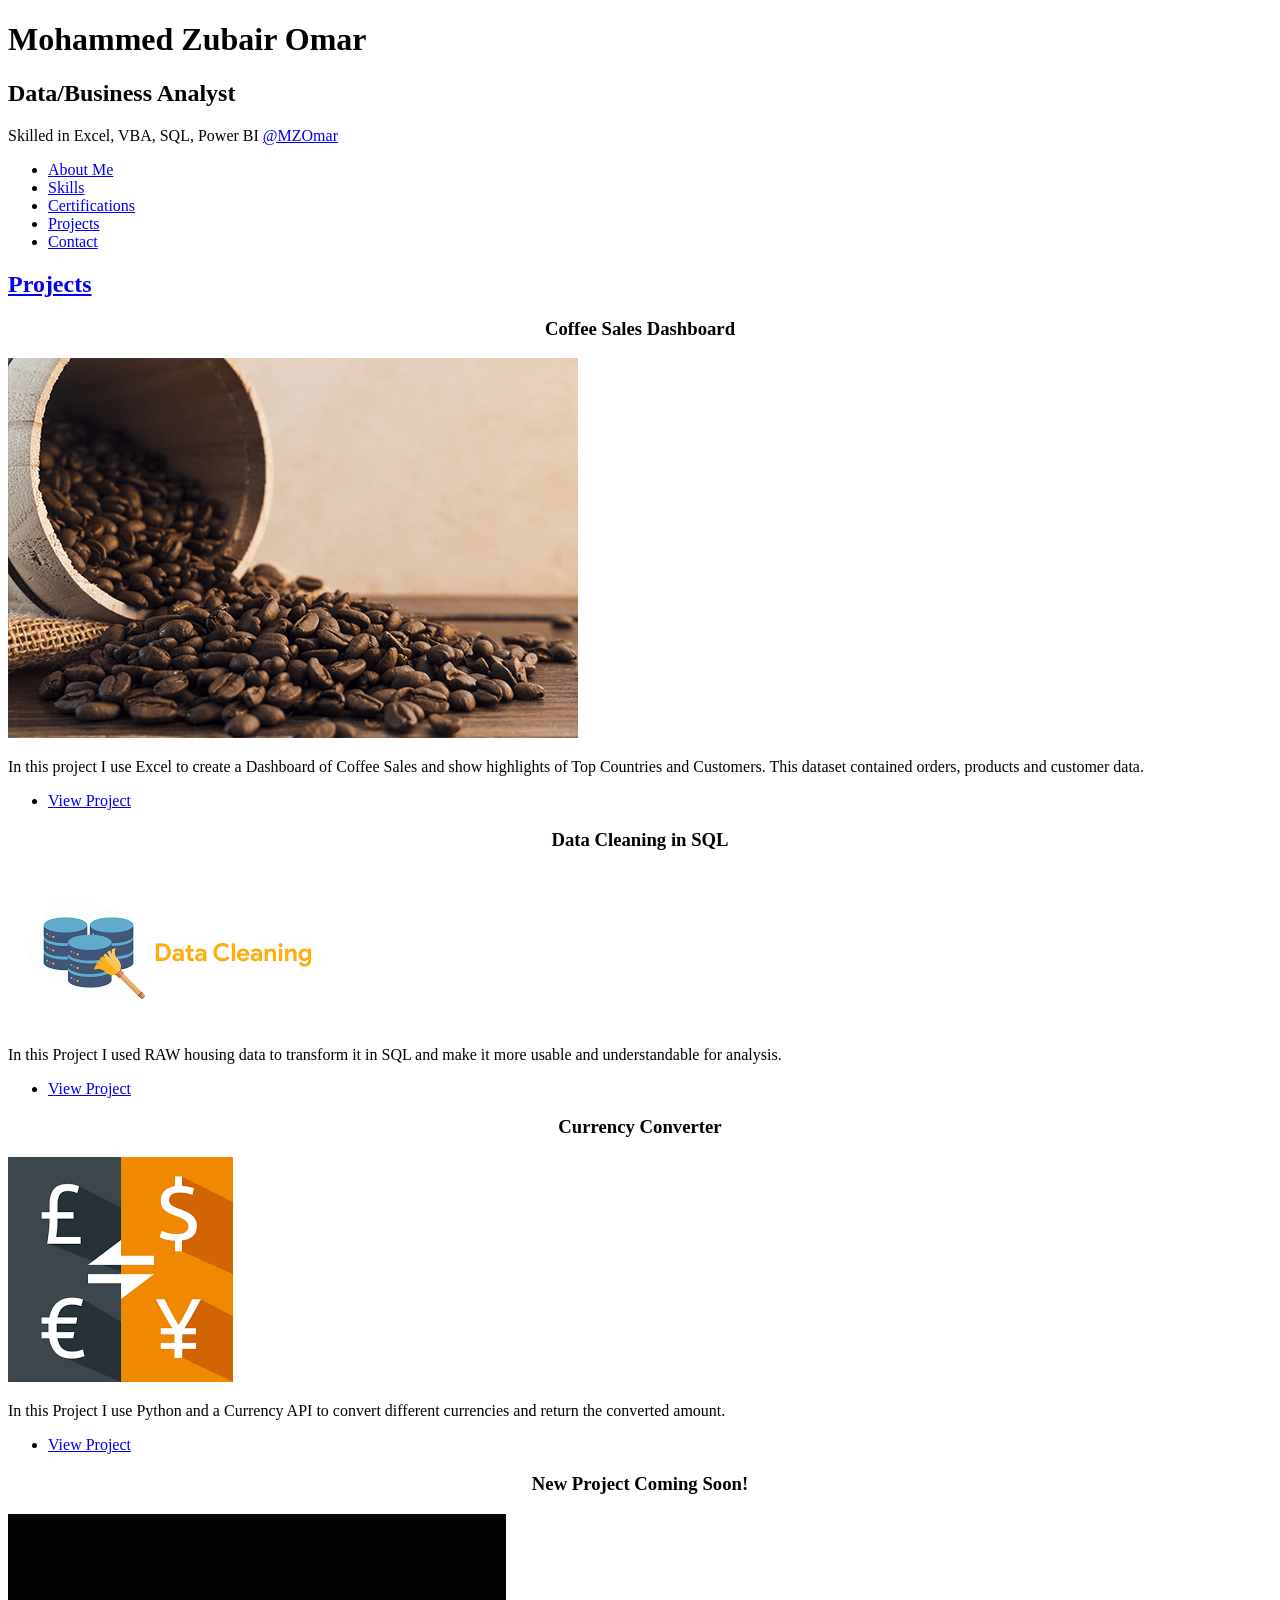
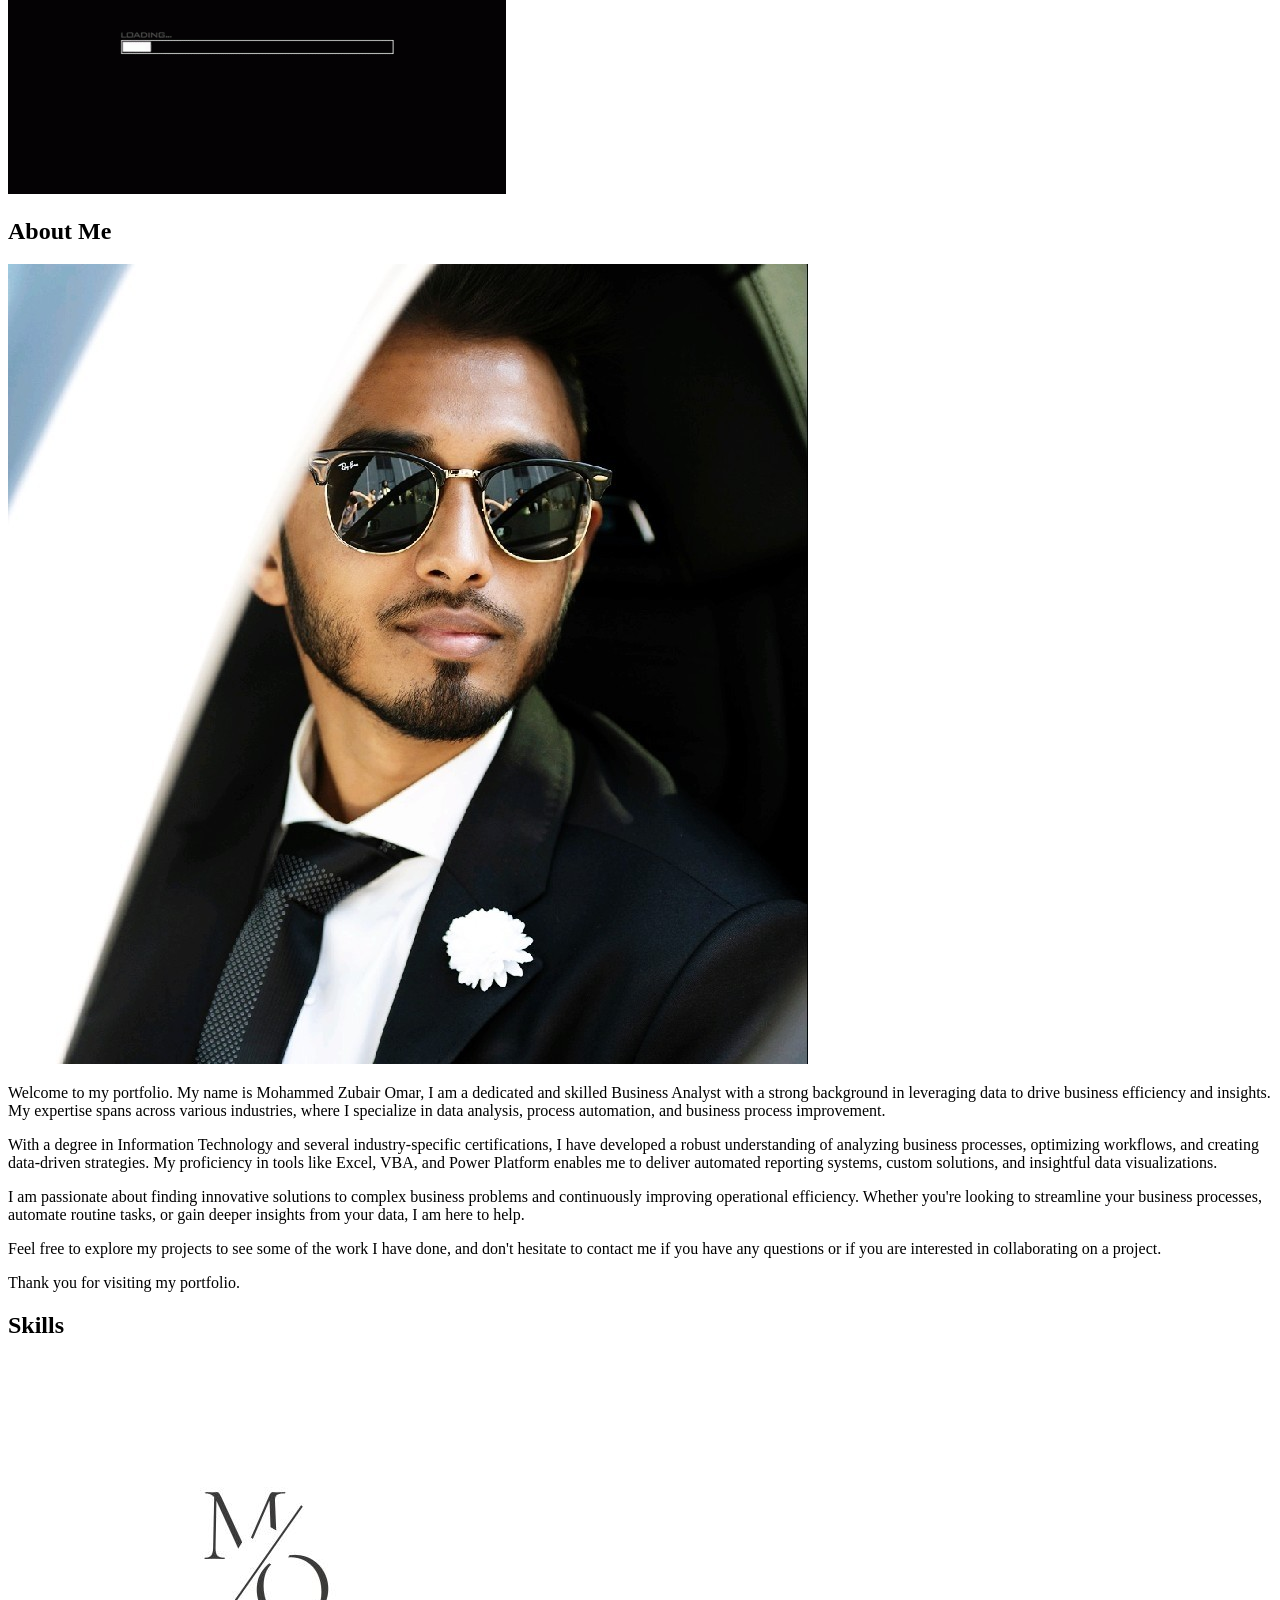
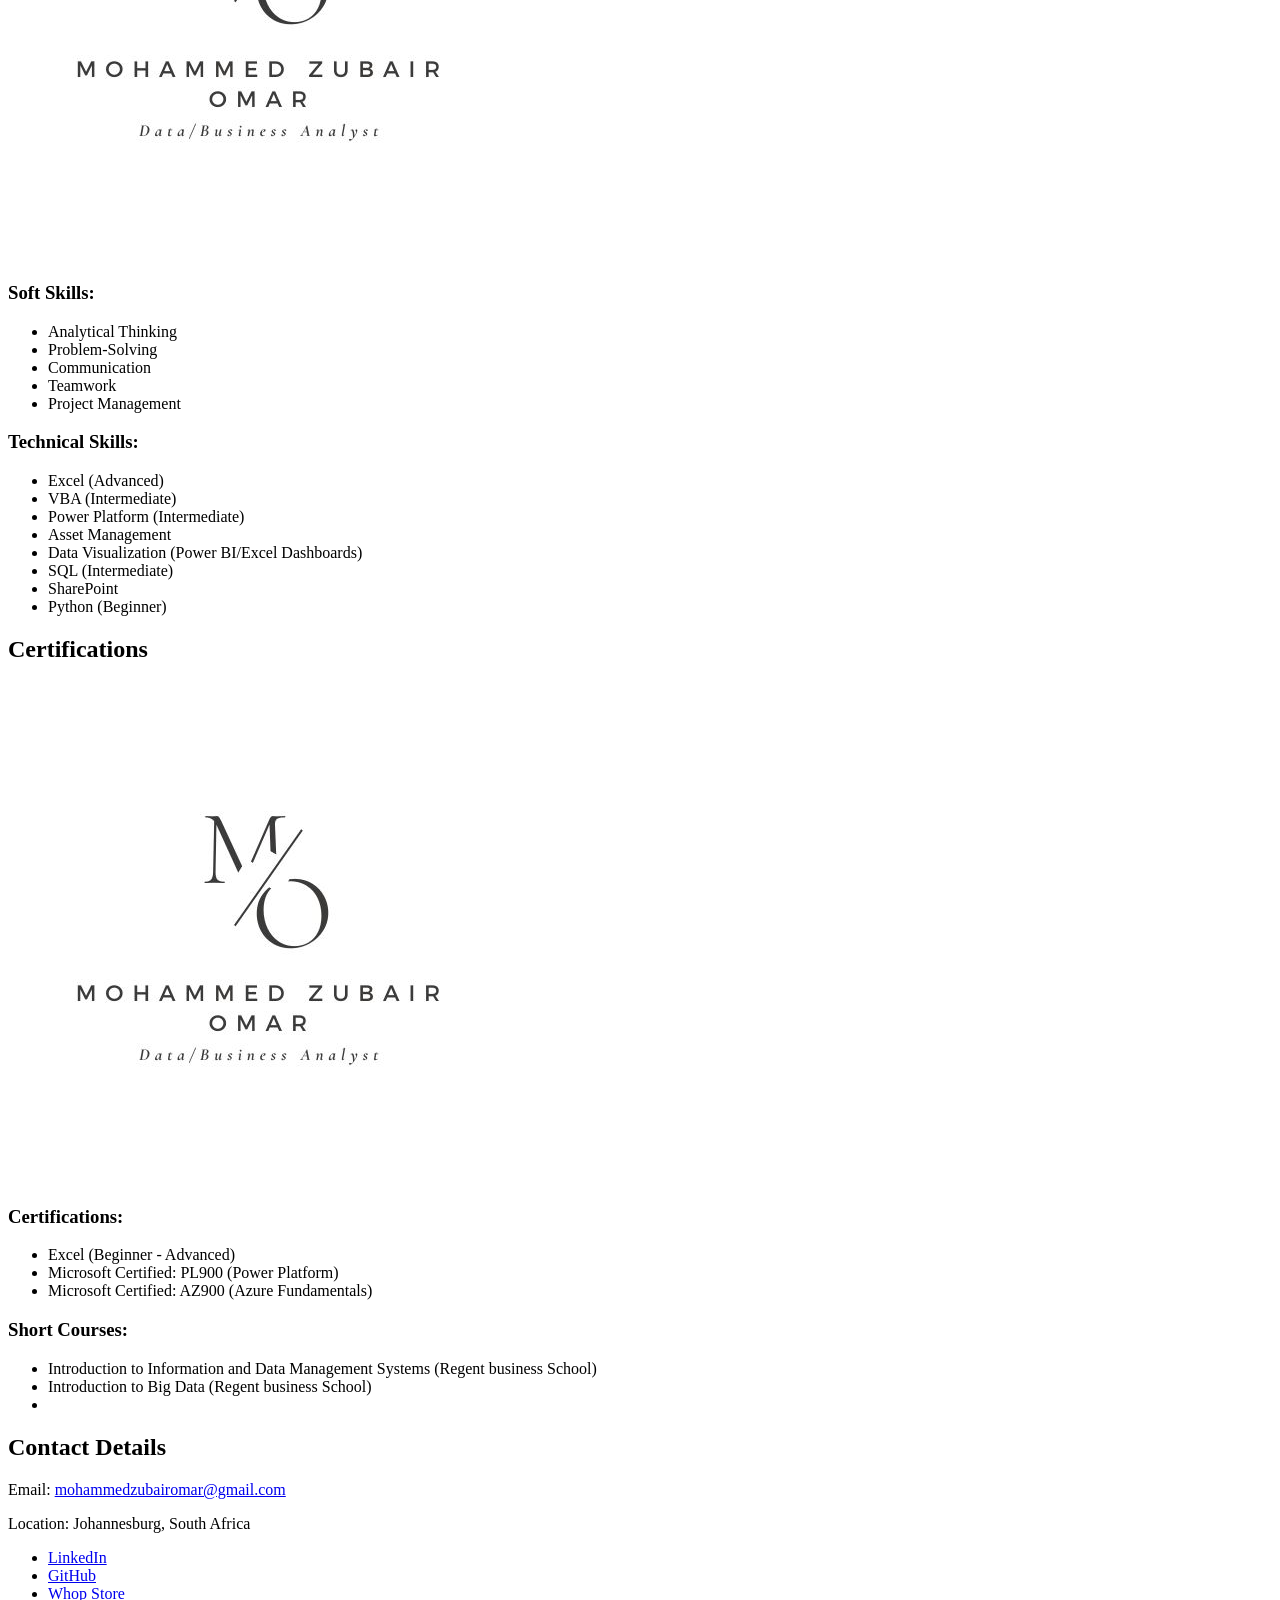
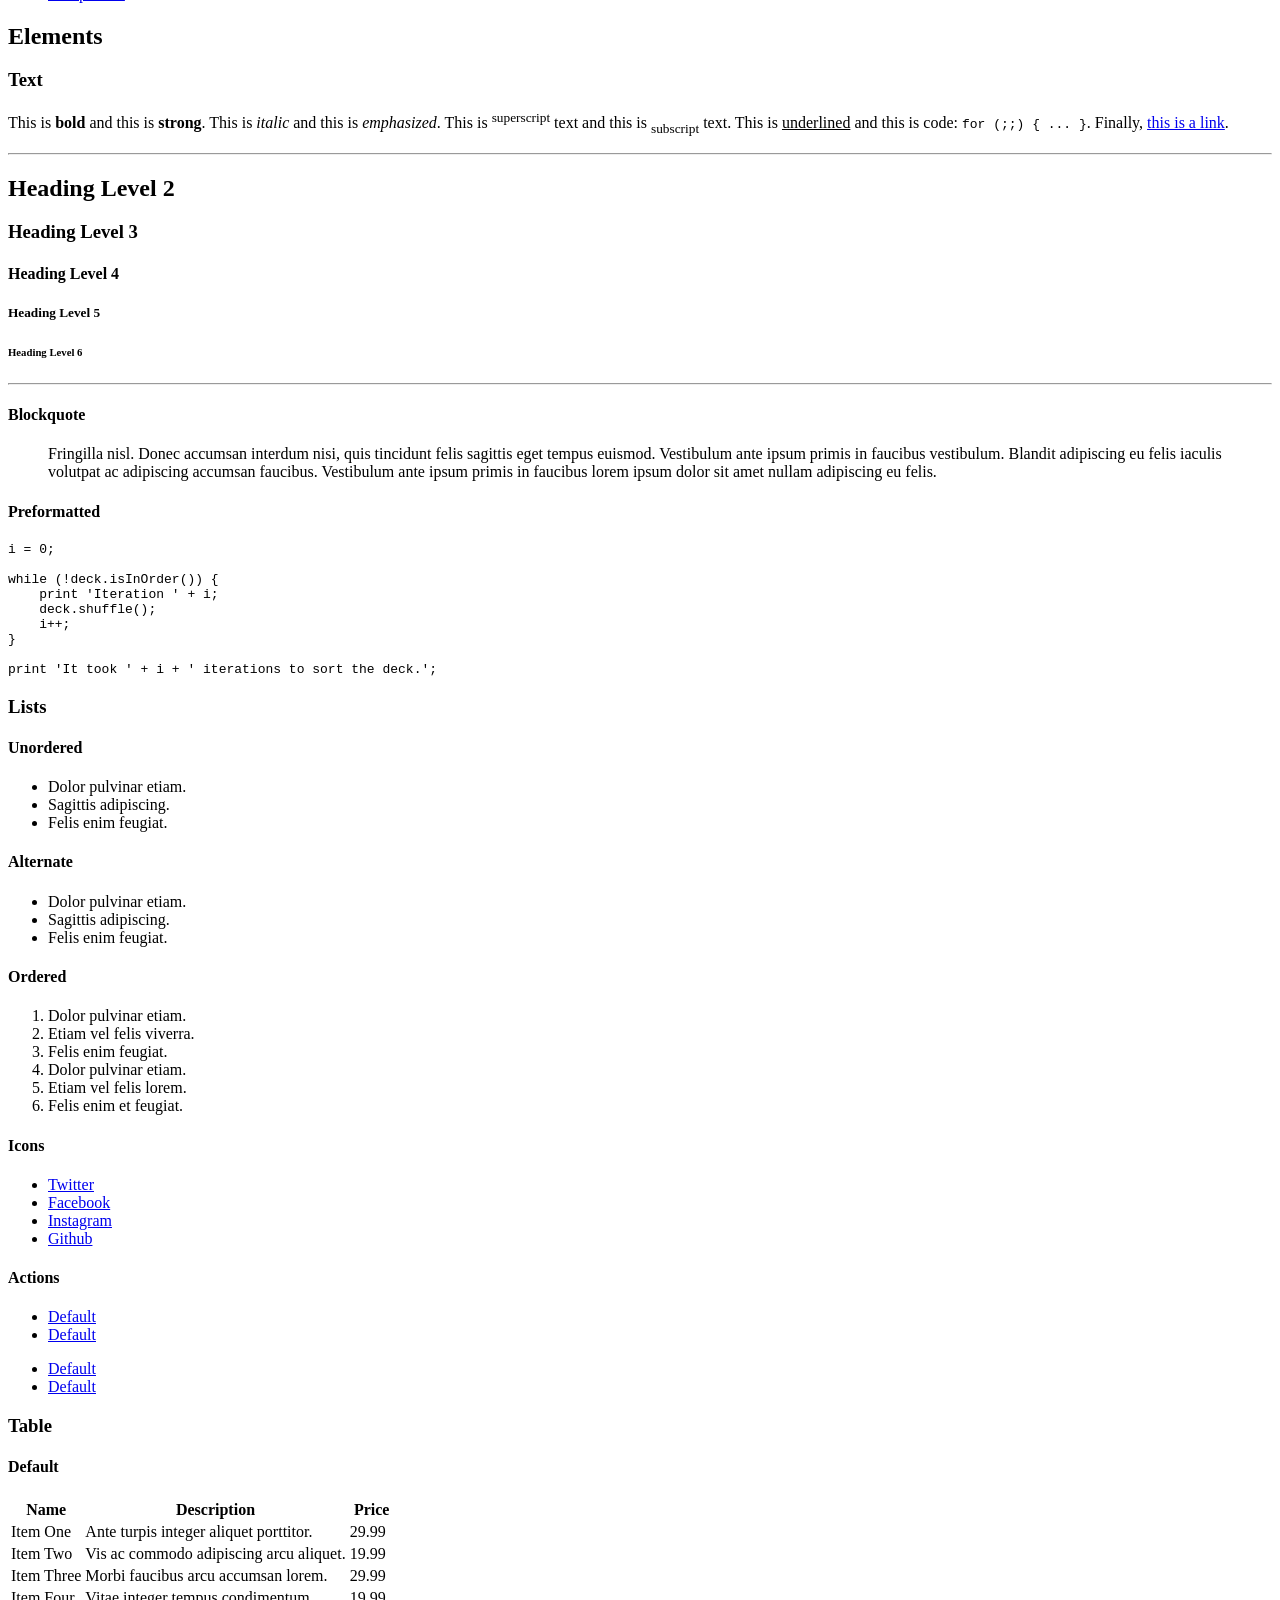
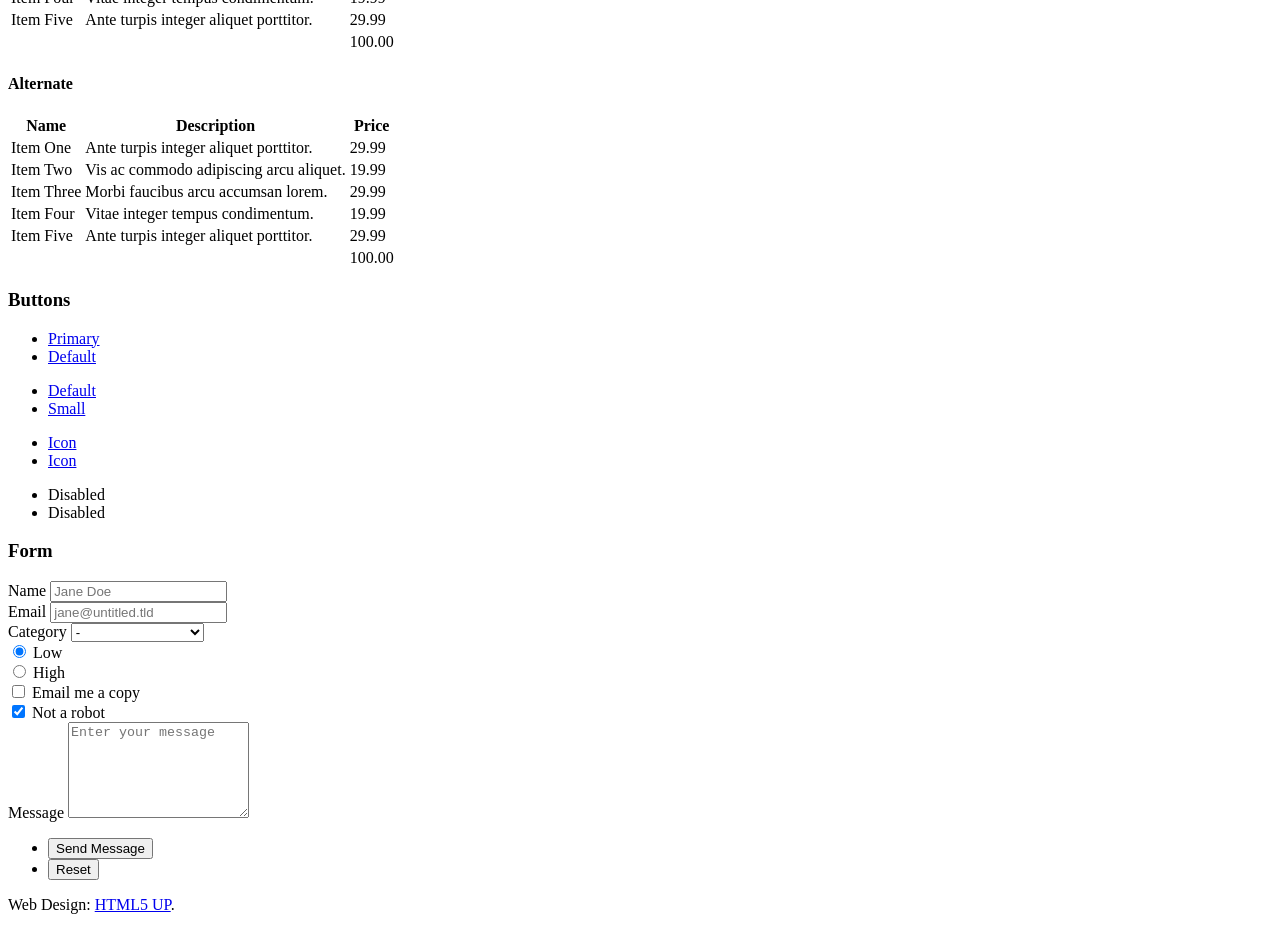
==== index.html @ f6ed1261 "Add files via upload Added Whop store link" ====
<!DOCTYPE HTML>
<!--
	Dimension by HTML5 UP
	html5up.net | @ajlkn
	Free for personal and commercial use under the CCA 3.0 license (html5up.net/license)
-->
<html>
	<head>
		<!-- Google tag (gtag.js) -->
<script async src="https://www.googletagmanager.com/gtag/js?id=G-3NXGDLJWEB"></script>
<script>
  window.dataLayer = window.dataLayer || [];
  function gtag(){dataLayer.push(arguments);}
  gtag('js', new Date());

  gtag('config', 'G-3NXGDLJWEB');
</script>
		<title>MZ Omar Portfolio</title>
		<meta charset="utf-8" />
		<meta name="viewport" content="width=device-width, initial-scale=1, user-scalable=no" />
		<link rel="stylesheet" href="assets/css/main.css" />
		<noscript><link rel="stylesheet" href="assets/css/noscript.css" /></noscript>
	</head>
	<body class="is-preload">

		<!-- Wrapper -->
			<div id="wrapper">

				<!-- Header -->
					<header id="header">
						<div class="logo">
							<span class="icon fa-gem"></span>
						</div>
						<div class="content">
							<div class="inner">
								<h1>Mohammed Zubair Omar</h1>
								<h2>Data/Business Analyst</h2>
								<p> Skilled in Excel, VBA, SQL, Power BI <a href="https://www.linkedin.com/in/mzubairomar/">@MZOmar</a> <br />
								</p>
							</div>
						</div>
						<nav>
							<ul>
								<li><a href="#about">About Me</a></li>
								<li><a href="#Skills">Skills</a></li>
								<li><a href="#Certifications">Certifications</a></li>
								<li><a href="#Projects">Projects</a></li>
								<li><a href="#contact">Contact</a></li>
								<!--<li><a href="#elements">Elements</a></li>-->
							</ul>
						</nav>
					</header>

				<!-- Main -->
					<div id="main">

						<!-- Projects -->
							<article id="Projects">
								<h2 class="major"><a href="https://github.com/MohammedZubairOmar/PortfolioProjects">Projects</a></h2>
								<h3 style="text-align: center;"> Coffee Sales Dashboard </h3>
								<span class="image main"><img src="images/Coffee-Solutions.jpg" alt="" /></span>
								<p>In this project I use Excel to create a Dashboard of Coffee Sales and show highlights of Top Countries and Customers. This dataset contained orders, products and customer data. </p>

								<ul class="actions">
									<li><a href="https://github.com/MohammedZubairOmar/PortfolioProjects/blob/main/coffeeOrdersProject.xlsx" class="button small">View Project</a></li>
								</ul>

								<h3 style="text-align: center;"> Data Cleaning in SQL</h3>
								<span class="image main"><img src="images/Data Cleaning.jpg" alt="" /></span>
								<p>In this Project I used RAW housing data to transform it in SQL and make it more usable and understandable for analysis.</p>
							
								<ul class="actions">
									<li><a href="https://github.com/MohammedZubairOmar/PortfolioProjects/blob/main/Nashville%20Housing%20-%20Data%20Cleaning.sql" class="button small">View Project</a></li>
								</ul>

								<h3 style="text-align: center;">Currency Converter</h3>
								<span class="image main"><img src="images/currency converter.png" alt="" /></span>
								<p>In this Project I use Python and a Currency API to convert different currencies and return the converted amount.</p>
							
								<ul class="actions">
									<li><a href="https://github.com/MohammedZubairOmar/PortfolioProjects/blob/main/Currency.py" class="button small">View Project</a></li>
								</ul>

								<h3 style="text-align: center;"> New Project Coming Soon!</h3>
								<span class="image main"><img src="images/Loadingscreen.gif" alt="" /></span>
								<p></p>
							
								<!--<ul class="actions">
									<li><a href="https://github.com/MohammedZubairOmar/PortfolioProjects/blob/main/Nashville%20Housing%20-%20Data%20Cleaning.sql" class="button small">View Project</a></li>
								</ul>-->

							</article>

						<!-- About -->
							<article id="about">
								<h2 class="major">About Me</h2>
								<span class="image main"><img src="images/1692087112961.jpg" alt="" /></span>
								<p>Welcome to my portfolio. My name is Mohammed Zubair Omar, I am a dedicated and skilled Business Analyst with a strong background in leveraging data to drive business efficiency and insights. My expertise spans across various industries, where I specialize in data analysis, process automation, and business process improvement.</p>
								<p> With a degree in Information Technology and several industry-specific certifications, I have developed a robust understanding of analyzing business processes, optimizing workflows, and creating data-driven strategies. My proficiency in tools like Excel, VBA, and Power Platform enables me to deliver automated reporting systems, custom solutions, and insightful data visualizations.</p>
								<p>I am passionate about finding innovative solutions to complex business problems and continuously improving operational efficiency. Whether you're looking to streamline your business processes, automate routine tasks, or gain deeper insights from your data, I am here to help.</p>
								<p>Feel free to explore my projects to see some of the work I have done, and don't hesitate to contact me if you have any questions or if you are interested in collaborating on a project.</p>
								<p>Thank you for visiting my portfolio.</p>
							</article>

						<!-- Skills -->
						<article id="Skills">
							<h2 class="major">Skills</h2>
							<span class="image main"><img src="images/Black White Minimalist SImple Monogram Typography Logo.jpg" alt="" /></span>
							<h3>Soft Skills:</h3>
							<ul>
							<li>Analytical Thinking</li>
							<li>Problem-Solving</li>
							<li>Communication</li>
							<li>Teamwork</li>
							<li>Project Management</li>
						   	</ul>
							<h3>Technical Skills:</h3>
							<ul>
							<li>Excel (Advanced)</li>
							<li>VBA (Intermediate)</li>
							<li>Power Platform (Intermediate)</li>
							<li>Asset Management</li>
							<li>Data Visualization (Power BI/Excel Dashboards)</li>
							<li>SQL (Intermediate)</li>
							<li>SharePoint</li>
							<li>Python (Beginner)</li>
							</ul>						
						</article>	

						<!-- Certifications -->
						<article id="Certifications">
							<h2 class="major">Certifications</h2>
							<span class="image main"><img src="images/Black White Minimalist SImple Monogram Typography Logo.jpg" alt="" /></span>
							<h3>Certifications:</h3>
							<ul>
							<li>Excel (Beginner - Advanced)</li>
							<li>Microsoft Certified: PL900 (Power Platform)</li>
							<li>Microsoft Certified: AZ900 (Azure Fundamentals)</li>
							<!--<li></li>
							<li></li>
							<li></li>-->
							</ul> 
							<h3>Short Courses:</h3>
							<ul>
							<li>Introduction to Information and Data Management Systems (Regent business School)</li>
							<li>Introduction to Big Data (Regent business School)</li>
							<li></li>	
							</ul>
						</article>	

						<!-- Contact -->
							<article id="contact">
								<h2 class="major">Contact Details</h2>
								<p>Email: <a href="mailto:mohammedzubairomar@gmail.com
									">mohammedzubairomar@gmail.com</a></p>
								<p>Location: Johannesburg, South Africa</p>
								
									<ul class="icons">
									<li><a href="https://www.linkedin.com/in/mzubairomar/" class="icon brands fa-linkedin"><span class="label">LinkedIn</span></a></li>
									<li><a href="https://github.com/MohammedZubairOmar/PortfolioProjects" class="icon brands fa-github"><span class="label">GitHub</span></a></li>
									<li><a href="https://whop.com/automagic-designs" class="icon brands fa-book"><span class="label">Whop Store</span></a></li>
								</ul>
							</article>

						<!-- Elements -->
							<article id="elements">
								<h2 class="major">Elements</h2>

								<section>
									<h3 class="major">Text</h3>
									<p>This is <b>bold</b> and this is <strong>strong</strong>. This is <i>italic</i> and this is <em>emphasized</em>.
									This is <sup>superscript</sup> text and this is <sub>subscript</sub> text.
									This is <u>underlined</u> and this is code: <code>for (;;) { ... }</code>. Finally, <a href="#">this is a link</a>.</p>
									<hr />
									<h2>Heading Level 2</h2>
									<h3>Heading Level 3</h3>
									<h4>Heading Level 4</h4>
									<h5>Heading Level 5</h5>
									<h6>Heading Level 6</h6>
									<hr />
									<h4>Blockquote</h4>
									<blockquote>Fringilla nisl. Donec accumsan interdum nisi, quis tincidunt felis sagittis eget tempus euismod. Vestibulum ante ipsum primis in faucibus vestibulum. Blandit adipiscing eu felis iaculis volutpat ac adipiscing accumsan faucibus. Vestibulum ante ipsum primis in faucibus lorem ipsum dolor sit amet nullam adipiscing eu felis.</blockquote>
									<h4>Preformatted</h4>
									<pre><code>i = 0;

while (!deck.isInOrder()) {
    print 'Iteration ' + i;
    deck.shuffle();
    i++;
}

print 'It took ' + i + ' iterations to sort the deck.';</code></pre>
								</section>

								<section>
									<h3 class="major">Lists</h3>

									<h4>Unordered</h4>
									<ul>
										<li>Dolor pulvinar etiam.</li>
										<li>Sagittis adipiscing.</li>
										<li>Felis enim feugiat.</li>
									</ul>

									<h4>Alternate</h4>
									<ul class="alt">
										<li>Dolor pulvinar etiam.</li>
										<li>Sagittis adipiscing.</li>
										<li>Felis enim feugiat.</li>
									</ul>

									<h4>Ordered</h4>
									<ol>
										<li>Dolor pulvinar etiam.</li>
										<li>Etiam vel felis viverra.</li>
										<li>Felis enim feugiat.</li>
										<li>Dolor pulvinar etiam.</li>
										<li>Etiam vel felis lorem.</li>
										<li>Felis enim et feugiat.</li>
									</ol>
									<h4>Icons</h4>
									<ul class="icons">
										<li><a href="#" class="icon brands fa-twitter"><span class="label">Twitter</span></a></li>
										<li><a href="#" class="icon brands fa-facebook-f"><span class="label">Facebook</span></a></li>
										<li><a href="#" class="icon brands fa-instagram"><span class="label">Instagram</span></a></li>
										<li><a href="#" class="icon brands fa-github"><span class="label">Github</span></a></li>
									</ul>

									<h4>Actions</h4>
									<ul class="actions">
										<li><a href="#" class="button primary">Default</a></li>
										<li><a href="#" class="button">Default</a></li>
									</ul>
									<ul class="actions stacked">
										<li><a href="#" class="button primary">Default</a></li>
										<li><a href="#" class="button">Default</a></li>
									</ul>
								</section>

								<section>
									<h3 class="major">Table</h3>
									<h4>Default</h4>
									<div class="table-wrapper">
										<table>
											<thead>
												<tr>
													<th>Name</th>
													<th>Description</th>
													<th>Price</th>
												</tr>
											</thead>
											<tbody>
												<tr>
													<td>Item One</td>
													<td>Ante turpis integer aliquet porttitor.</td>
													<td>29.99</td>
												</tr>
												<tr>
													<td>Item Two</td>
													<td>Vis ac commodo adipiscing arcu aliquet.</td>
													<td>19.99</td>
												</tr>
												<tr>
													<td>Item Three</td>
													<td> Morbi faucibus arcu accumsan lorem.</td>
													<td>29.99</td>
												</tr>
												<tr>
													<td>Item Four</td>
													<td>Vitae integer tempus condimentum.</td>
													<td>19.99</td>
												</tr>
												<tr>
													<td>Item Five</td>
													<td>Ante turpis integer aliquet porttitor.</td>
													<td>29.99</td>
												</tr>
											</tbody>
											<tfoot>
												<tr>
													<td colspan="2"></td>
													<td>100.00</td>
												</tr>
											</tfoot>
										</table>
									</div>

									<h4>Alternate</h4>
									<div class="table-wrapper">
										<table class="alt">
											<thead>
												<tr>
													<th>Name</th>
													<th>Description</th>
													<th>Price</th>
												</tr>
											</thead>
											<tbody>
												<tr>
													<td>Item One</td>
													<td>Ante turpis integer aliquet porttitor.</td>
													<td>29.99</td>
												</tr>
												<tr>
													<td>Item Two</td>
													<td>Vis ac commodo adipiscing arcu aliquet.</td>
													<td>19.99</td>
												</tr>
												<tr>
													<td>Item Three</td>
													<td> Morbi faucibus arcu accumsan lorem.</td>
													<td>29.99</td>
												</tr>
												<tr>
													<td>Item Four</td>
													<td>Vitae integer tempus condimentum.</td>
													<td>19.99</td>
												</tr>
												<tr>
													<td>Item Five</td>
													<td>Ante turpis integer aliquet porttitor.</td>
													<td>29.99</td>
												</tr>
											</tbody>
											<tfoot>
												<tr>
													<td colspan="2"></td>
													<td>100.00</td>
												</tr>
											</tfoot>
										</table>
									</div>
								</section>

								<section>
									<h3 class="major">Buttons</h3>
									<ul class="actions">
										<li><a href="#" class="button primary">Primary</a></li>
										<li><a href="#" class="button">Default</a></li>
									</ul>
									<ul class="actions">
										<li><a href="#" class="button">Default</a></li>
										<li><a href="#" class="button small">Small</a></li>
									</ul>
									<ul class="actions">
										<li><a href="#" class="button primary icon solid fa-download">Icon</a></li>
										<li><a href="#" class="button icon solid fa-download">Icon</a></li>
									</ul>
									<ul class="actions">
										<li><span class="button primary disabled">Disabled</span></li>
										<li><span class="button disabled">Disabled</span></li>
									</ul>
								</section>

								<section>
									<h3 class="major">Form</h3>
									<form method="post" action="#">
										<div class="fields">
											<div class="field half">
												<label for="demo-name">Name</label>
												<input type="text" name="demo-name" id="demo-name" value="" placeholder="Jane Doe" />
											</div>
											<div class="field half">
												<label for="demo-email">Email</label>
												<input type="email" name="demo-email" id="demo-email" value="" placeholder="jane@untitled.tld" />
											</div>
											<div class="field">
												<label for="demo-category">Category</label>
												<select name="demo-category" id="demo-category">
													<option value="">-</option>
													<option value="1">Manufacturing</option>
													<option value="1">Shipping</option>
													<option value="1">Administration</option>
													<option value="1">Human Resources</option>
												</select>
											</div>
											<div class="field half">
												<input type="radio" id="demo-priority-low" name="demo-priority" checked>
												<label for="demo-priority-low">Low</label>
											</div>
											<div class="field half">
												<input type="radio" id="demo-priority-high" name="demo-priority">
												<label for="demo-priority-high">High</label>
											</div>
											<div class="field half">
												<input type="checkbox" id="demo-copy" name="demo-copy">
												<label for="demo-copy">Email me a copy</label>
											</div>
											<div class="field half">
												<input type="checkbox" id="demo-human" name="demo-human" checked>
												<label for="demo-human">Not a robot</label>
											</div>
											<div class="field">
												<label for="demo-message">Message</label>
												<textarea name="demo-message" id="demo-message" placeholder="Enter your message" rows="6"></textarea>
											</div>
										</div>
										<ul class="actions">
											<li><input type="submit" value="Send Message" class="primary" /></li>
											<li><input type="reset" value="Reset" /></li>
										</ul>
									</form>
								</section>

							</article>

					</div>

				<!-- Footer -->
					<footer id="footer">
						<p> Web Design: <a href="https://html5up.net">HTML5 UP</a>.</p>
					</footer>

			</div>

		<!-- BG -->
			<div id="bg"></div>

		<!-- Scripts -->
			<script src="assets/js/jquery.min.js"></script>
			<script src="assets/js/browser.min.js"></script>
			<script src="assets/js/breakpoints.min.js"></script>
			<script src="assets/js/util.js"></script>
			<script src="assets/js/main.js"></script>

	</body>
</html>
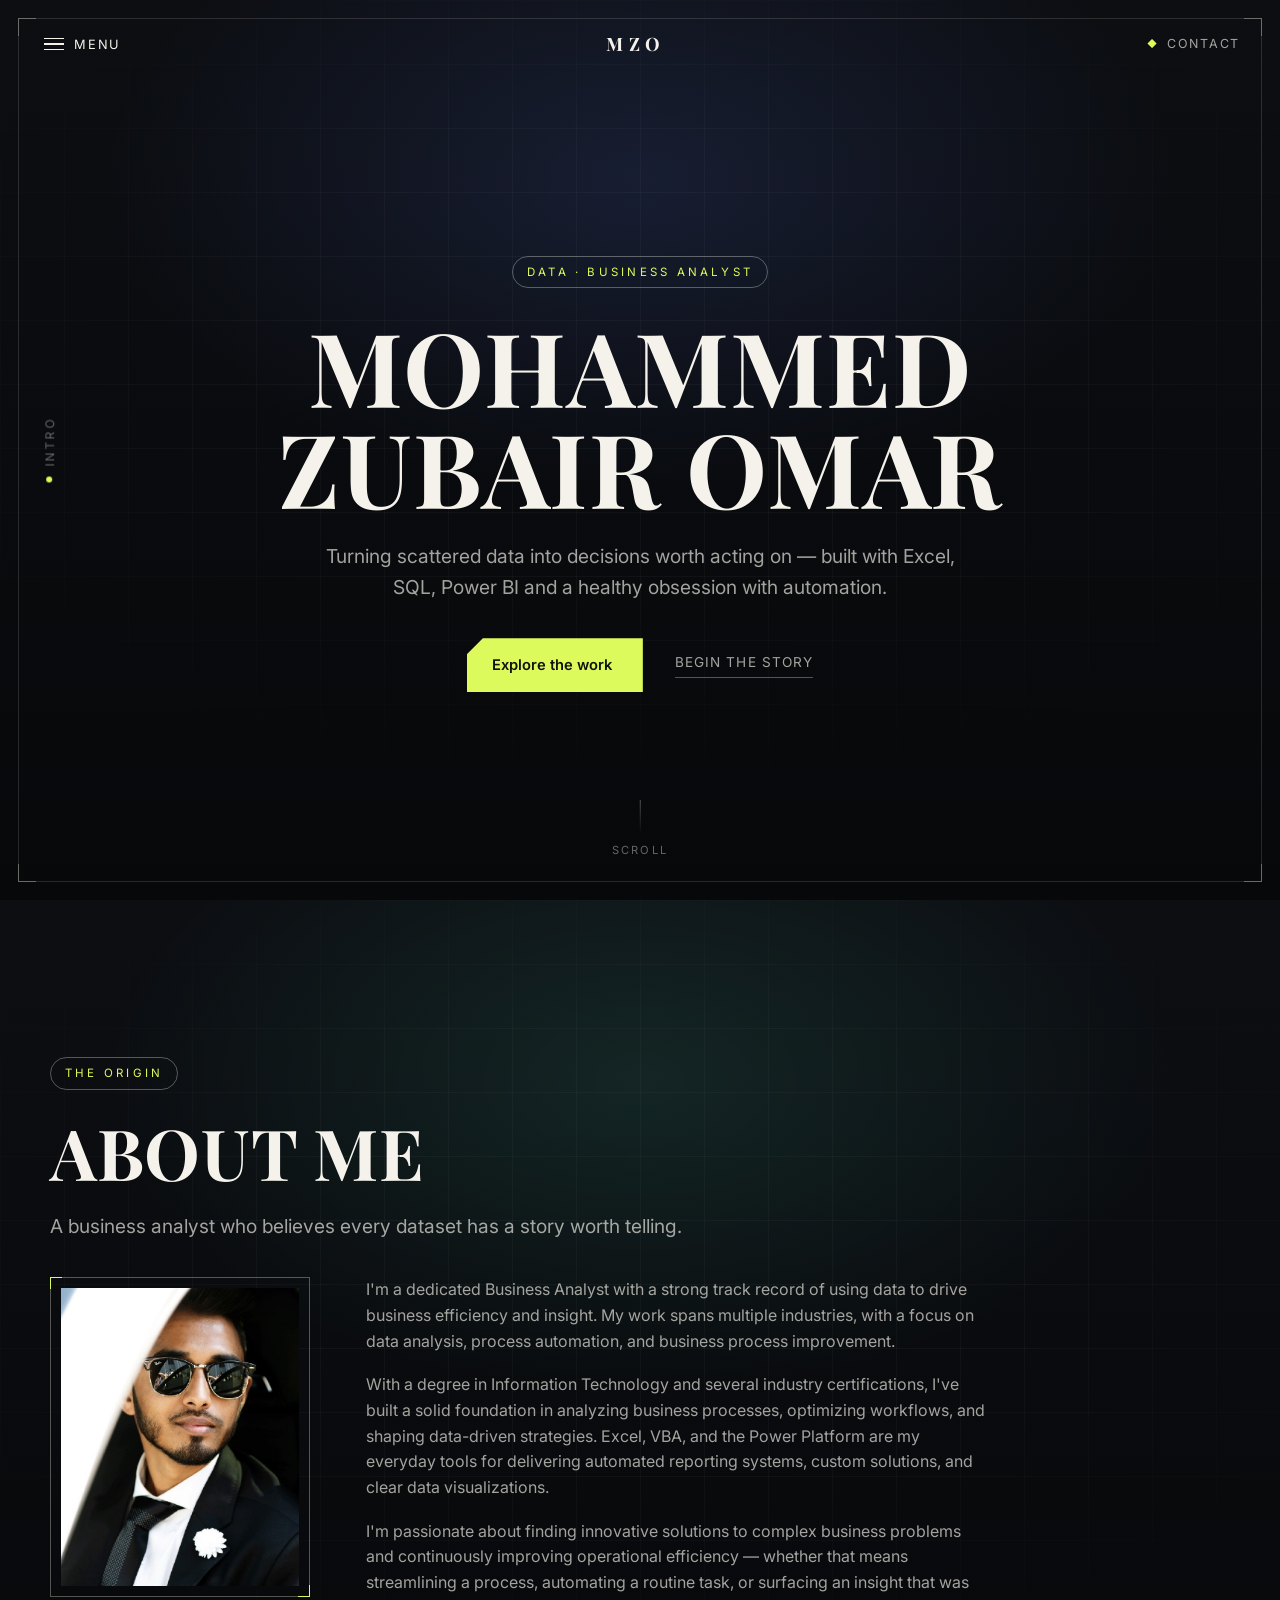
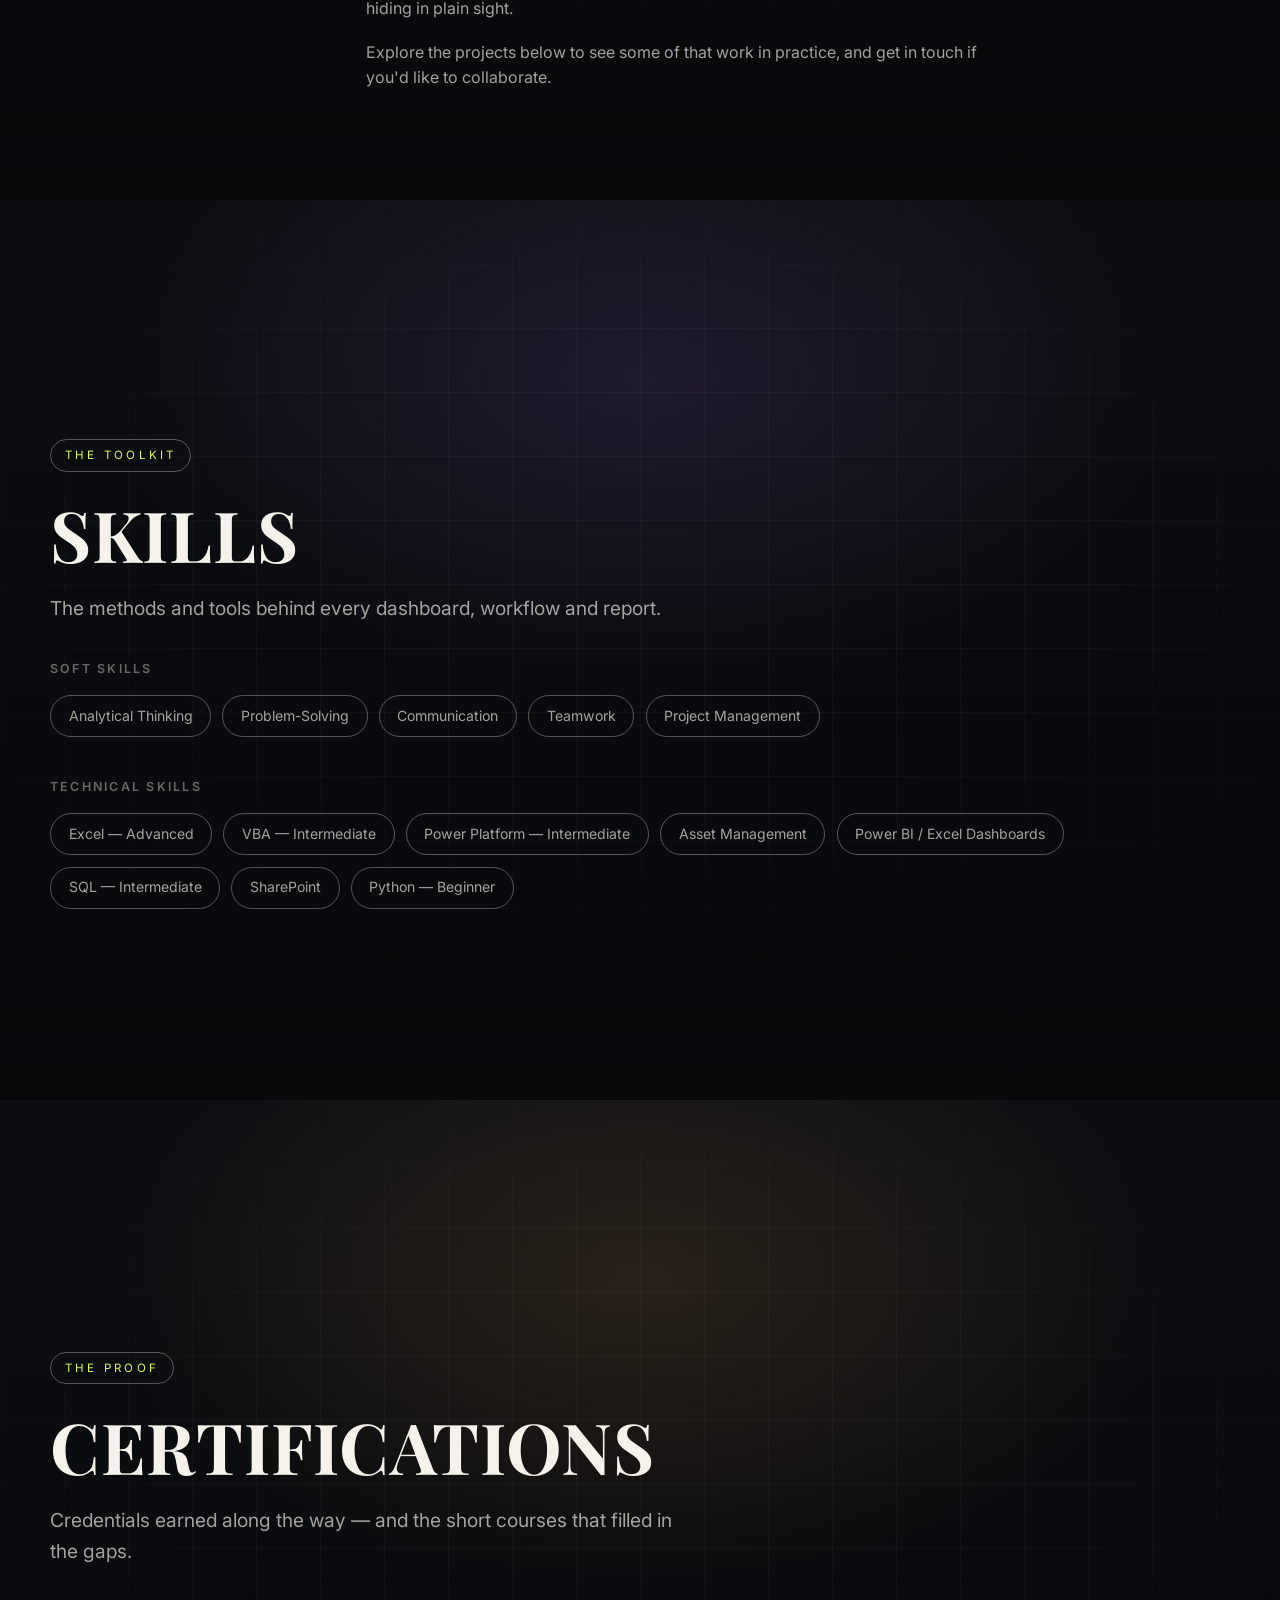
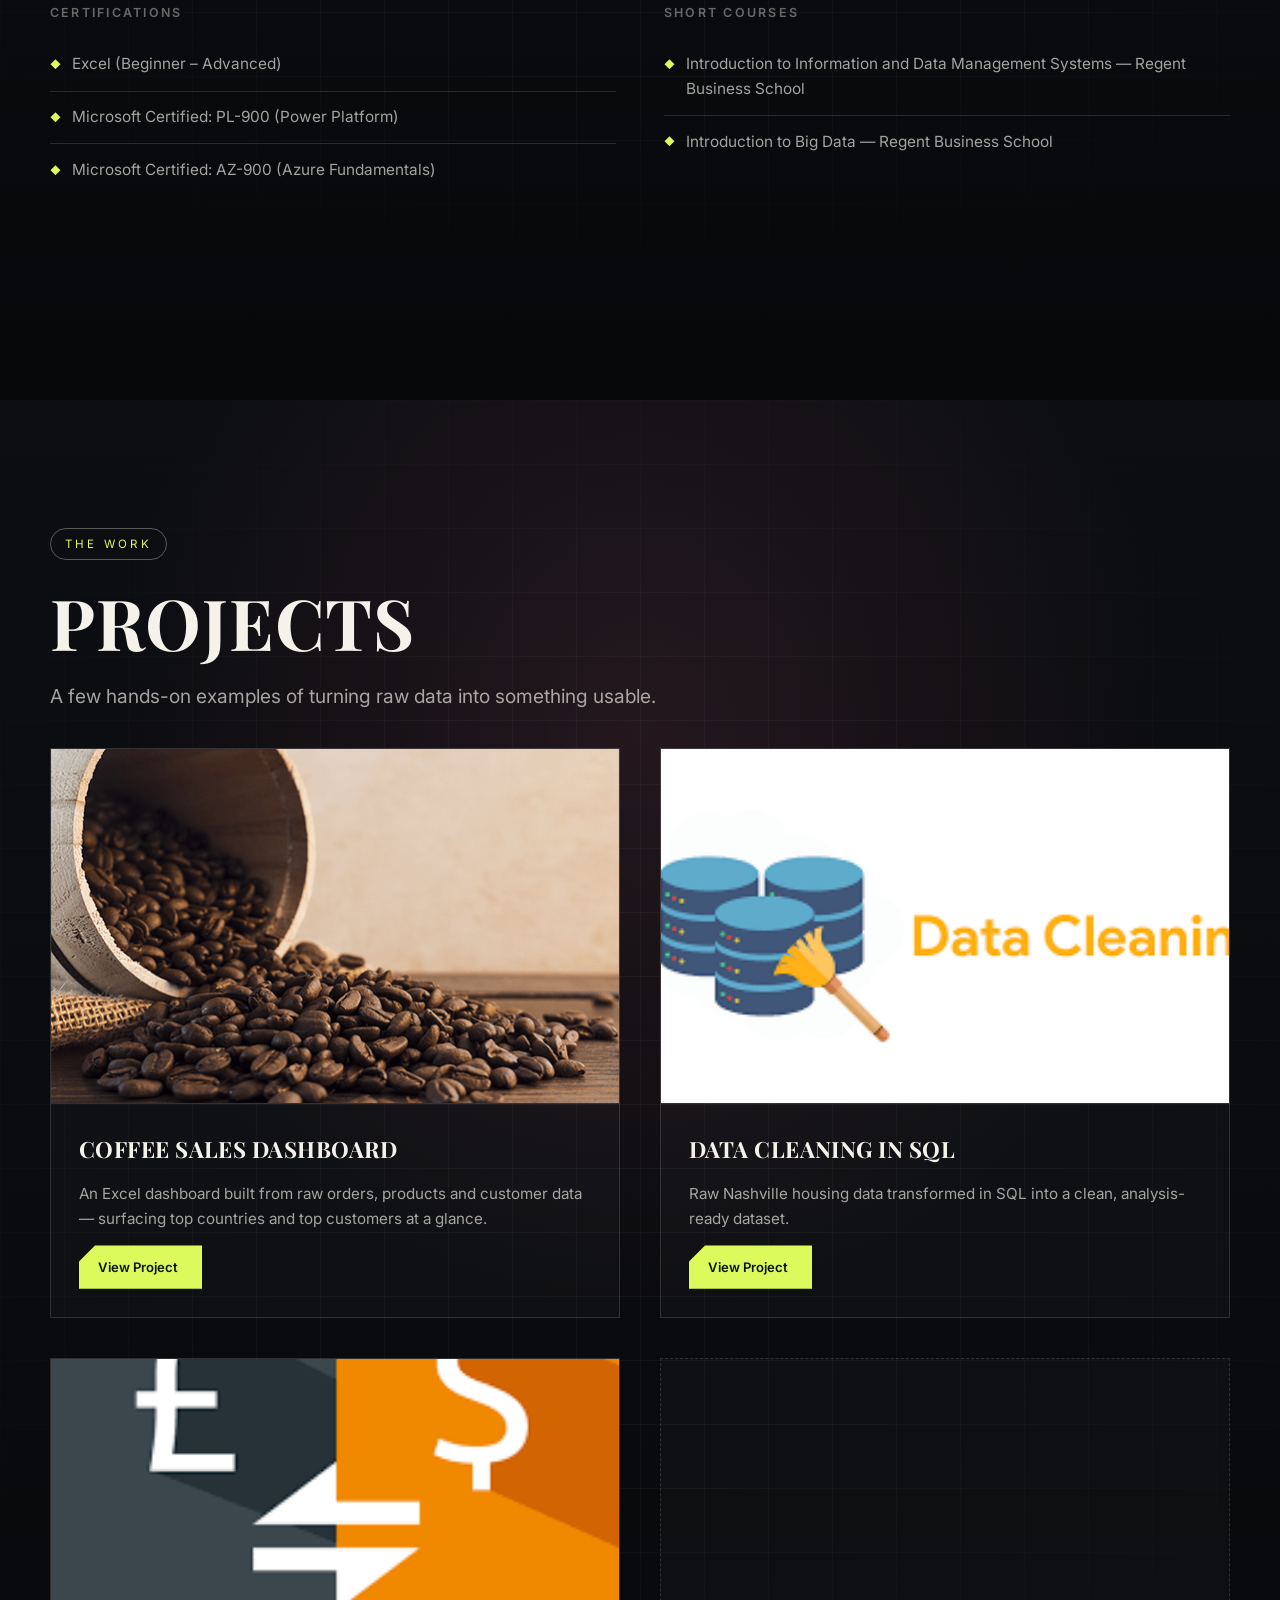
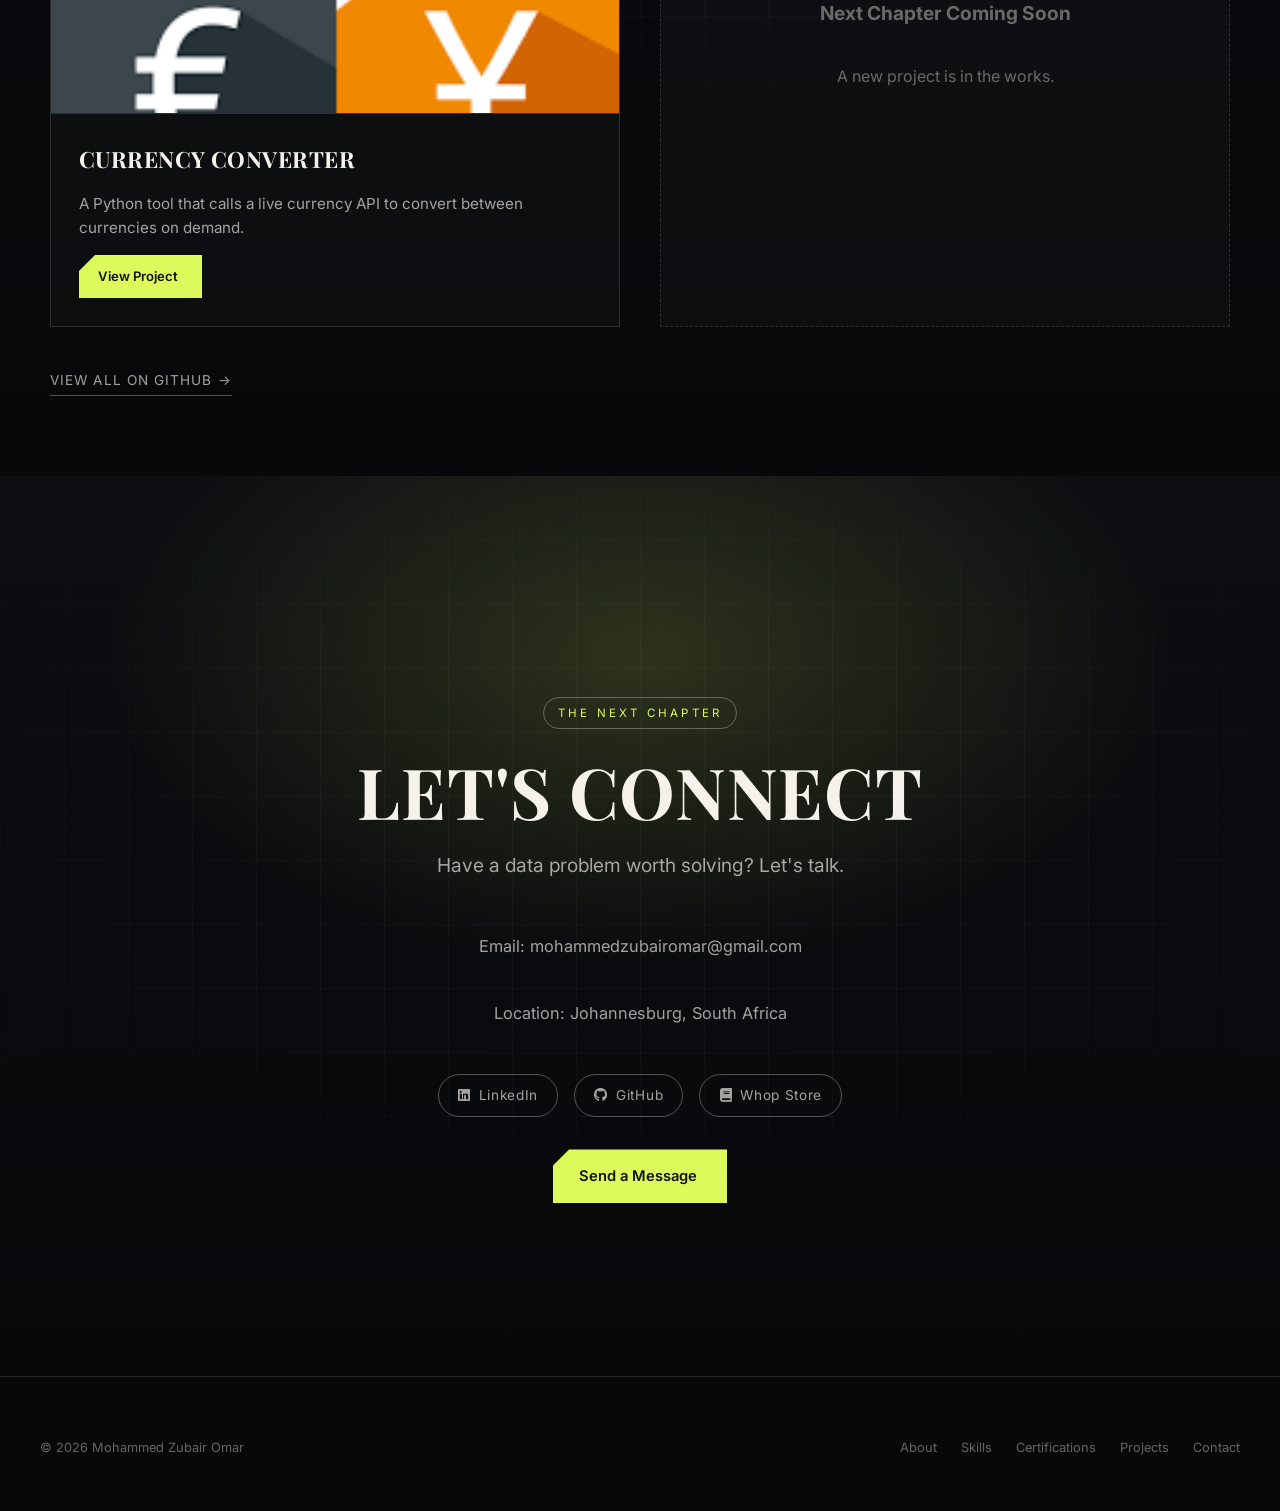
==== commit 75dc71ab: "Redesign portfolio as a cinematic chapter-scroll experience Rebuild the site around the full-viewpor" ====
--- a/index.html
+++ b/index.html
@@ -1,427 +1,243 @@
-<!DOCTYPE HTML>
-<!--
-	Dimension by HTML5 UP
-	html5up.net | @ajlkn
-	Free for personal and commercial use under the CCA 3.0 license (html5up.net/license)
--->
-<html>
-	<head>
-		<!-- Google tag (gtag.js) -->
-<script async src="https://www.googletagmanager.com/gtag/js?id=G-3NXGDLJWEB"></script>
-<script>
-  window.dataLayer = window.dataLayer || [];
-  function gtag(){dataLayer.push(arguments);}
-  gtag('js', new Date());
-
-  gtag('config', 'G-3NXGDLJWEB');
-</script>
-		<title>MZ Omar Portfolio</title>
-		<meta charset="utf-8" />
-		<meta name="viewport" content="width=device-width, initial-scale=1, user-scalable=no" />
-		<link rel="stylesheet" href="assets/css/main.css" />
-		<noscript><link rel="stylesheet" href="assets/css/noscript.css" /></noscript>
-	</head>
-	<body class="is-preload">
-
-		<!-- Wrapper -->
-			<div id="wrapper">
-
-				<!-- Header -->
-					<header id="header">
-						<div class="logo">
-							<span class="icon fa-gem"></span>
-						</div>
-						<div class="content">
-							<div class="inner">
-								<h1>Mohammed Zubair Omar</h1>
-								<h2>Data/Business Analyst</h2>
-								<p> Skilled in Excel, VBA, SQL, Power BI <a href="https://www.linkedin.com/in/mzubairomar/">@MZOmar</a> <br />
-								</p>
-							</div>
-						</div>
-						<nav>
-							<ul>
-								<li><a href="#about">About Me</a></li>
-								<li><a href="#Skills">Skills</a></li>
-								<li><a href="#Certifications">Certifications</a></li>
-								<li><a href="#Projects">Projects</a></li>
-								<li><a href="#contact">Contact</a></li>
-								<!--<li><a href="#elements">Elements</a></li>-->
-							</ul>
-						</nav>
-					</header>
-
-				<!-- Main -->
-					<div id="main">
-
-						<!-- Projects -->
-							<article id="Projects">
-								<h2 class="major"><a href="https://github.com/MohammedZubairOmar/PortfolioProjects">Projects</a></h2>
-								<h3 style="text-align: center;"> Coffee Sales Dashboard </h3>
-								<span class="image main"><img src="images/Coffee-Solutions.jpg" alt="" /></span>
-								<p>In this project I use Excel to create a Dashboard of Coffee Sales and show highlights of Top Countries and Customers. This dataset contained orders, products and customer data. </p>
-
-								<ul class="actions">
-									<li><a href="https://github.com/MohammedZubairOmar/PortfolioProjects/blob/main/coffeeOrdersProject.xlsx" class="button small">View Project</a></li>
-								</ul>
-
-								<h3 style="text-align: center;"> Data Cleaning in SQL</h3>
-								<span class="image main"><img src="images/Data Cleaning.jpg" alt="" /></span>
-								<p>In this Project I used RAW housing data to transform it in SQL and make it more usable and understandable for analysis.</p>
-							
-								<ul class="actions">
-									<li><a href="https://github.com/MohammedZubairOmar/PortfolioProjects/blob/main/Nashville%20Housing%20-%20Data%20Cleaning.sql" class="button small">View Project</a></li>
-								</ul>
-
-								<h3 style="text-align: center;">Currency Converter</h3>
-								<span class="image main"><img src="images/currency converter.png" alt="" /></span>
-								<p>In this Project I use Python and a Currency API to convert different currencies and return the converted amount.</p>
-							
-								<ul class="actions">
-									<li><a href="https://github.com/MohammedZubairOmar/PortfolioProjects/blob/main/Currency.py" class="button small">View Project</a></li>
-								</ul>
-
-								<h3 style="text-align: center;"> New Project Coming Soon!</h3>
-								<span class="image main"><img src="images/Loadingscreen.gif" alt="" /></span>
-								<p></p>
-							
-								<!--<ul class="actions">
-									<li><a href="https://github.com/MohammedZubairOmar/PortfolioProjects/blob/main/Nashville%20Housing%20-%20Data%20Cleaning.sql" class="button small">View Project</a></li>
-								</ul>-->
-
-							</article>
-
-						<!-- About -->
-							<article id="about">
-								<h2 class="major">About Me</h2>
-								<span class="image main"><img src="images/1692087112961.jpg" alt="" /></span>
-								<p>Welcome to my portfolio. My name is Mohammed Zubair Omar, I am a dedicated and skilled Business Analyst with a strong background in leveraging data to drive business efficiency and insights. My expertise spans across various industries, where I specialize in data analysis, process automation, and business process improvement.</p>
-								<p> With a degree in Information Technology and several industry-specific certifications, I have developed a robust understanding of analyzing business processes, optimizing workflows, and creating data-driven strategies. My proficiency in tools like Excel, VBA, and Power Platform enables me to deliver automated reporting systems, custom solutions, and insightful data visualizations.</p>
-								<p>I am passionate about finding innovative solutions to complex business problems and continuously improving operational efficiency. Whether you're looking to streamline your business processes, automate routine tasks, or gain deeper insights from your data, I am here to help.</p>
-								<p>Feel free to explore my projects to see some of the work I have done, and don't hesitate to contact me if you have any questions or if you are interested in collaborating on a project.</p>
-								<p>Thank you for visiting my portfolio.</p>
-							</article>
-
-						<!-- Skills -->
-						<article id="Skills">
-							<h2 class="major">Skills</h2>
-							<span class="image main"><img src="images/Black White Minimalist SImple Monogram Typography Logo.jpg" alt="" /></span>
-							<h3>Soft Skills:</h3>
-							<ul>
-							<li>Analytical Thinking</li>
-							<li>Problem-Solving</li>
-							<li>Communication</li>
-							<li>Teamwork</li>
-							<li>Project Management</li>
-						   	</ul>
-							<h3>Technical Skills:</h3>
-							<ul>
-							<li>Excel (Advanced)</li>
-							<li>VBA (Intermediate)</li>
-							<li>Power Platform (Intermediate)</li>
-							<li>Asset Management</li>
-							<li>Data Visualization (Power BI/Excel Dashboards)</li>
-							<li>SQL (Intermediate)</li>
-							<li>SharePoint</li>
-							<li>Python (Beginner)</li>
-							</ul>						
-						</article>	
-
-						<!-- Certifications -->
-						<article id="Certifications">
-							<h2 class="major">Certifications</h2>
-							<span class="image main"><img src="images/Black White Minimalist SImple Monogram Typography Logo.jpg" alt="" /></span>
-							<h3>Certifications:</h3>
-							<ul>
-							<li>Excel (Beginner - Advanced)</li>
-							<li>Microsoft Certified: PL900 (Power Platform)</li>
-							<li>Microsoft Certified: AZ900 (Azure Fundamentals)</li>
-							<!--<li></li>
-							<li></li>
-							<li></li>-->
-							</ul> 
-							<h3>Short Courses:</h3>
-							<ul>
-							<li>Introduction to Information and Data Management Systems (Regent business School)</li>
-							<li>Introduction to Big Data (Regent business School)</li>
-							<li></li>	
-							</ul>
-						</article>	
-
-						<!-- Contact -->
-							<article id="contact">
-								<h2 class="major">Contact Details</h2>
-								<p>Email: <a href="mailto:mohammedzubairomar@gmail.com
-									">mohammedzubairomar@gmail.com</a></p>
-								<p>Location: Johannesburg, South Africa</p>
-								
-									<ul class="icons">
-									<li><a href="https://www.linkedin.com/in/mzubairomar/" class="icon brands fa-linkedin"><span class="label">LinkedIn</span></a></li>
-									<li><a href="https://github.com/MohammedZubairOmar/PortfolioProjects" class="icon brands fa-github"><span class="label">GitHub</span></a></li>
-									<li><a href="https://whop.com/automagic-designs" class="icon brands fa-book"><span class="label">Whop Store</span></a></li>
-								</ul>
-							</article>
-
-						<!-- Elements -->
-							<article id="elements">
-								<h2 class="major">Elements</h2>
-
-								<section>
-									<h3 class="major">Text</h3>
-									<p>This is <b>bold</b> and this is <strong>strong</strong>. This is <i>italic</i> and this is <em>emphasized</em>.
-									This is <sup>superscript</sup> text and this is <sub>subscript</sub> text.
-									This is <u>underlined</u> and this is code: <code>for (;;) { ... }</code>. Finally, <a href="#">this is a link</a>.</p>
-									<hr />
-									<h2>Heading Level 2</h2>
-									<h3>Heading Level 3</h3>
-									<h4>Heading Level 4</h4>
-									<h5>Heading Level 5</h5>
-									<h6>Heading Level 6</h6>
-									<hr />
-									<h4>Blockquote</h4>
-									<blockquote>Fringilla nisl. Donec accumsan interdum nisi, quis tincidunt felis sagittis eget tempus euismod. Vestibulum ante ipsum primis in faucibus vestibulum. Blandit adipiscing eu felis iaculis volutpat ac adipiscing accumsan faucibus. Vestibulum ante ipsum primis in faucibus lorem ipsum dolor sit amet nullam adipiscing eu felis.</blockquote>
-									<h4>Preformatted</h4>
-									<pre><code>i = 0;
-
-while (!deck.isInOrder()) {
-    print 'Iteration ' + i;
-    deck.shuffle();
-    i++;
-}
-
-print 'It took ' + i + ' iterations to sort the deck.';</code></pre>
-								</section>
-
-								<section>
-									<h3 class="major">Lists</h3>
-
-									<h4>Unordered</h4>
-									<ul>
-										<li>Dolor pulvinar etiam.</li>
-										<li>Sagittis adipiscing.</li>
-										<li>Felis enim feugiat.</li>
-									</ul>
-
-									<h4>Alternate</h4>
-									<ul class="alt">
-										<li>Dolor pulvinar etiam.</li>
-										<li>Sagittis adipiscing.</li>
-										<li>Felis enim feugiat.</li>
-									</ul>
-
-									<h4>Ordered</h4>
-									<ol>
-										<li>Dolor pulvinar etiam.</li>
-										<li>Etiam vel felis viverra.</li>
-										<li>Felis enim feugiat.</li>
-										<li>Dolor pulvinar etiam.</li>
-										<li>Etiam vel felis lorem.</li>
-										<li>Felis enim et feugiat.</li>
-									</ol>
-									<h4>Icons</h4>
-									<ul class="icons">
-										<li><a href="#" class="icon brands fa-twitter"><span class="label">Twitter</span></a></li>
-										<li><a href="#" class="icon brands fa-facebook-f"><span class="label">Facebook</span></a></li>
-										<li><a href="#" class="icon brands fa-instagram"><span class="label">Instagram</span></a></li>
-										<li><a href="#" class="icon brands fa-github"><span class="label">Github</span></a></li>
-									</ul>
-
-									<h4>Actions</h4>
-									<ul class="actions">
-										<li><a href="#" class="button primary">Default</a></li>
-										<li><a href="#" class="button">Default</a></li>
-									</ul>
-									<ul class="actions stacked">
-										<li><a href="#" class="button primary">Default</a></li>
-										<li><a href="#" class="button">Default</a></li>
-									</ul>
-								</section>
-
-								<section>
-									<h3 class="major">Table</h3>
-									<h4>Default</h4>
-									<div class="table-wrapper">
-										<table>
-											<thead>
-												<tr>
-													<th>Name</th>
-													<th>Description</th>
-													<th>Price</th>
-												</tr>
-											</thead>
-											<tbody>
-												<tr>
-													<td>Item One</td>
-													<td>Ante turpis integer aliquet porttitor.</td>
-													<td>29.99</td>
-												</tr>
-												<tr>
-													<td>Item Two</td>
-													<td>Vis ac commodo adipiscing arcu aliquet.</td>
-													<td>19.99</td>
-												</tr>
-												<tr>
-													<td>Item Three</td>
-													<td> Morbi faucibus arcu accumsan lorem.</td>
-													<td>29.99</td>
-												</tr>
-												<tr>
-													<td>Item Four</td>
-													<td>Vitae integer tempus condimentum.</td>
-													<td>19.99</td>
-												</tr>
-												<tr>
-													<td>Item Five</td>
-													<td>Ante turpis integer aliquet porttitor.</td>
-													<td>29.99</td>
-												</tr>
-											</tbody>
-											<tfoot>
-												<tr>
-													<td colspan="2"></td>
-													<td>100.00</td>
-												</tr>
-											</tfoot>
-										</table>
-									</div>
-
-									<h4>Alternate</h4>
-									<div class="table-wrapper">
-										<table class="alt">
-											<thead>
-												<tr>
-													<th>Name</th>
-													<th>Description</th>
-													<th>Price</th>
-												</tr>
-											</thead>
-											<tbody>
-												<tr>
-													<td>Item One</td>
-													<td>Ante turpis integer aliquet porttitor.</td>
-													<td>29.99</td>
-												</tr>
-												<tr>
-													<td>Item Two</td>
-													<td>Vis ac commodo adipiscing arcu aliquet.</td>
-													<td>19.99</td>
-												</tr>
-												<tr>
-													<td>Item Three</td>
-													<td> Morbi faucibus arcu accumsan lorem.</td>
-													<td>29.99</td>
-												</tr>
-												<tr>
-													<td>Item Four</td>
-													<td>Vitae integer tempus condimentum.</td>
-													<td>19.99</td>
-												</tr>
-												<tr>
-													<td>Item Five</td>
-													<td>Ante turpis integer aliquet porttitor.</td>
-													<td>29.99</td>
-												</tr>
-											</tbody>
-											<tfoot>
-												<tr>
-													<td colspan="2"></td>
-													<td>100.00</td>
-												</tr>
-											</tfoot>
-										</table>
-									</div>
-								</section>
-
-								<section>
-									<h3 class="major">Buttons</h3>
-									<ul class="actions">
-										<li><a href="#" class="button primary">Primary</a></li>
-										<li><a href="#" class="button">Default</a></li>
-									</ul>
-									<ul class="actions">
-										<li><a href="#" class="button">Default</a></li>
-										<li><a href="#" class="button small">Small</a></li>
-									</ul>
-									<ul class="actions">
-										<li><a href="#" class="button primary icon solid fa-download">Icon</a></li>
-										<li><a href="#" class="button icon solid fa-download">Icon</a></li>
-									</ul>
-									<ul class="actions">
-										<li><span class="button primary disabled">Disabled</span></li>
-										<li><span class="button disabled">Disabled</span></li>
-									</ul>
-								</section>
-
-								<section>
-									<h3 class="major">Form</h3>
-									<form method="post" action="#">
-										<div class="fields">
-											<div class="field half">
-												<label for="demo-name">Name</label>
-												<input type="text" name="demo-name" id="demo-name" value="" placeholder="Jane Doe" />
-											</div>
-											<div class="field half">
-												<label for="demo-email">Email</label>
-												<input type="email" name="demo-email" id="demo-email" value="" placeholder="jane@untitled.tld" />
-											</div>
-											<div class="field">
-												<label for="demo-category">Category</label>
-												<select name="demo-category" id="demo-category">
-													<option value="">-</option>
-													<option value="1">Manufacturing</option>
-													<option value="1">Shipping</option>
-													<option value="1">Administration</option>
-													<option value="1">Human Resources</option>
-												</select>
-											</div>
-											<div class="field half">
-												<input type="radio" id="demo-priority-low" name="demo-priority" checked>
-												<label for="demo-priority-low">Low</label>
-											</div>
-											<div class="field half">
-												<input type="radio" id="demo-priority-high" name="demo-priority">
-												<label for="demo-priority-high">High</label>
-											</div>
-											<div class="field half">
-												<input type="checkbox" id="demo-copy" name="demo-copy">
-												<label for="demo-copy">Email me a copy</label>
-											</div>
-											<div class="field half">
-												<input type="checkbox" id="demo-human" name="demo-human" checked>
-												<label for="demo-human">Not a robot</label>
-											</div>
-											<div class="field">
-												<label for="demo-message">Message</label>
-												<textarea name="demo-message" id="demo-message" placeholder="Enter your message" rows="6"></textarea>
-											</div>
-										</div>
-										<ul class="actions">
-											<li><input type="submit" value="Send Message" class="primary" /></li>
-											<li><input type="reset" value="Reset" /></li>
-										</ul>
-									</form>
-								</section>
-
-							</article>
-
-					</div>
-
-				<!-- Footer -->
-					<footer id="footer">
-						<p> Web Design: <a href="https://html5up.net">HTML5 UP</a>.</p>
-					</footer>
-
-			</div>
-
-		<!-- BG -->
-			<div id="bg"></div>
-
-		<!-- Scripts -->
-			<script src="assets/js/jquery.min.js"></script>
-			<script src="assets/js/browser.min.js"></script>
-			<script src="assets/js/breakpoints.min.js"></script>
-			<script src="assets/js/util.js"></script>
-			<script src="assets/js/main.js"></script>
-
-	</body>
-</html>
+<!DOCTYPE HTML>
+<html lang="en">
+<head>
+	<!-- Google tag (gtag.js) -->
+	<script async src="https://www.googletagmanager.com/gtag/js?id=G-3NXGDLJWEB"></script>
+	<script>
+	  window.dataLayer = window.dataLayer || [];
+	  function gtag(){dataLayer.push(arguments);}
+	  gtag('js', new Date());
+	  gtag('config', 'G-3NXGDLJWEB');
+	</script>
+
+	<title>Mohammed Zubair Omar — Data / Business Analyst</title>
+	<meta charset="utf-8" />
+	<meta name="viewport" content="width=device-width, initial-scale=1" />
+	<meta name="description" content="Mohammed Zubair Omar — Data / Business Analyst. Excel, VBA, SQL, Power BI and process automation, told chapter by chapter." />
+	<link rel="stylesheet" href="assets/css/main.css" />
+</head>
+<body>
+
+	<canvas id="bg-canvas" aria-hidden="true"></canvas>
+
+	<div id="hud-frame" aria-hidden="true">
+		<span class="tl"></span><span class="tr"></span><span class="bl"></span><span class="br"></span>
+	</div>
+
+	<header id="site-header">
+		<button class="menu-toggle" aria-haspopup="true" aria-controls="nav-overlay">
+			<span class="bars"><span></span><span></span><span></span></span>
+			Menu
+		</button>
+		<a href="#hero" class="logo-mark">MZO</a>
+		<a href="#contact" class="nav-utility"><span class="dot">&#9670;</span> Contact</a>
+	</header>
+
+	<nav id="chapter-index" aria-hidden="true">
+		<span class="dot"></span>
+		<span class="label">Intro</span>
+	</nav>
+
+	<div id="nav-overlay">
+		<button class="nav-close">Close &#10005;</button>
+		<ul>
+			<li><a href="#about">About</a></li>
+			<li><a href="#skills">Skills</a></li>
+			<li><a href="#certifications">Certifications</a></li>
+			<li><a href="#projects">Projects</a></li>
+			<li><a href="#contact">Contact</a></li>
+		</ul>
+		<div class="nav-social">
+			<a href="https://www.linkedin.com/in/mzubairomar/" class="fab fa-linkedin" aria-label="LinkedIn"></a>
+			<a href="https://github.com/MohammedZubairOmar/PortfolioProjects" class="fab fa-github" aria-label="GitHub"></a>
+			<a href="https://whop.com/automagic-designs" class="fas fa-book" aria-label="Whop Store"></a>
+		</div>
+	</div>
+
+	<main>
+
+		<!-- Hero -->
+		<section id="hero" class="chapter chapter-hero" data-chapter="Intro">
+			<div class="chapter-inner">
+				<span class="eyebrow reveal">Data &middot; Business Analyst</span>
+				<h1 class="headline reveal">Mohammed<br />Zubair Omar</h1>
+				<p class="subtext reveal">Turning scattered data into decisions worth acting on &mdash; built with Excel, SQL, Power BI and a healthy obsession with automation.</p>
+				<div class="actions-row reveal" style="justify-content: center;">
+					<a href="#projects" class="btn-ribbon">Explore the work</a>
+					<a href="#about" class="btn-ghost">Begin the story</a>
+				</div>
+			</div>
+			<div class="scroll-cue"><span class="line"></span>Scroll</div>
+		</section>
+
+		<!-- About -->
+		<section id="about" class="chapter chapter-about" data-chapter="About">
+			<div class="chapter-inner">
+				<span class="eyebrow reveal">The Origin</span>
+				<h2 class="headline reveal">About Me</h2>
+				<p class="subtext reveal">A business analyst who believes every dataset has a story worth telling.</p>
+
+				<div class="about-grid">
+					<div class="about-photo reveal">
+						<img src="images/1692087112961.jpg" alt="Mohammed Zubair Omar" />
+						<span class="tl"></span><span class="br"></span>
+					</div>
+					<div class="about-copy reveal">
+						<p>I'm a dedicated Business Analyst with a strong track record of using data to drive business efficiency and insight. My work spans multiple industries, with a focus on data analysis, process automation, and business process improvement.</p>
+						<p>With a degree in Information Technology and several industry certifications, I've built a solid foundation in analyzing business processes, optimizing workflows, and shaping data-driven strategies. Excel, VBA, and the Power Platform are my everyday tools for delivering automated reporting systems, custom solutions, and clear data visualizations.</p>
+						<p>I'm passionate about finding innovative solutions to complex business problems and continuously improving operational efficiency &mdash; whether that means streamlining a process, automating a routine task, or surfacing an insight that was hiding in plain sight.</p>
+						<p>Explore the projects below to see some of that work in practice, and get in touch if you'd like to collaborate.</p>
+					</div>
+				</div>
+			</div>
+		</section>
+
+		<!-- Skills -->
+		<section id="skills" class="chapter chapter-skills" data-chapter="Skills">
+			<div class="chapter-inner">
+				<span class="eyebrow reveal">The Toolkit</span>
+				<h2 class="headline reveal">Skills</h2>
+				<p class="subtext reveal">The methods and tools behind every dashboard, workflow and report.</p>
+
+				<div class="skill-group reveal">
+					<h3>Soft Skills</h3>
+					<div class="tag-row">
+						<span class="tag">Analytical Thinking</span>
+						<span class="tag">Problem-Solving</span>
+						<span class="tag">Communication</span>
+						<span class="tag">Teamwork</span>
+						<span class="tag">Project Management</span>
+					</div>
+				</div>
+
+				<div class="skill-group reveal">
+					<h3>Technical Skills</h3>
+					<div class="tag-row">
+						<span class="tag">Excel &mdash; Advanced</span>
+						<span class="tag">VBA &mdash; Intermediate</span>
+						<span class="tag">Power Platform &mdash; Intermediate</span>
+						<span class="tag">Asset Management</span>
+						<span class="tag">Power BI / Excel Dashboards</span>
+						<span class="tag">SQL &mdash; Intermediate</span>
+						<span class="tag">SharePoint</span>
+						<span class="tag">Python &mdash; Beginner</span>
+					</div>
+				</div>
+			</div>
+		</section>
+
+		<!-- Certifications -->
+		<section id="certifications" class="chapter chapter-certifications" data-chapter="Certifications">
+			<div class="chapter-inner">
+				<span class="eyebrow reveal">The Proof</span>
+				<h2 class="headline reveal">Certifications</h2>
+				<p class="subtext reveal">Credentials earned along the way &mdash; and the short courses that filled in the gaps.</p>
+
+				<div class="cert-columns">
+					<div class="reveal">
+						<h3>Certifications</h3>
+						<ul class="cert-list">
+							<li>Excel (Beginner &ndash; Advanced)</li>
+							<li>Microsoft Certified: PL-900 (Power Platform)</li>
+							<li>Microsoft Certified: AZ-900 (Azure Fundamentals)</li>
+						</ul>
+					</div>
+					<div class="reveal">
+						<h3>Short Courses</h3>
+						<ul class="cert-list">
+							<li>Introduction to Information and Data Management Systems &mdash; Regent Business School</li>
+							<li>Introduction to Big Data &mdash; Regent Business School</li>
+						</ul>
+					</div>
+				</div>
+			</div>
+		</section>
+
+		<!-- Projects -->
+		<section id="projects" class="chapter chapter-projects" data-chapter="Projects">
+			<div class="chapter-inner">
+				<span class="eyebrow reveal">The Work</span>
+				<h2 class="headline reveal">Projects</h2>
+				<p class="subtext reveal">A few hands-on examples of turning raw data into something usable.</p>
+
+				<div class="project-grid">
+					<div class="project-card reveal">
+						<div class="project-thumb"><img src="images/Coffee-Solutions.jpg" alt="Coffee Sales Dashboard" /></div>
+						<div class="project-body">
+							<h3>Coffee Sales Dashboard</h3>
+							<p>An Excel dashboard built from raw orders, products and customer data &mdash; surfacing top countries and top customers at a glance.</p>
+							<a href="https://github.com/MohammedZubairOmar/PortfolioProjects/blob/main/coffeeOrdersProject.xlsx" class="btn-ribbon">View Project</a>
+						</div>
+					</div>
+
+					<div class="project-card reveal">
+						<div class="project-thumb"><img src="images/Data Cleaning.jpg" alt="Data Cleaning in SQL" /></div>
+						<div class="project-body">
+							<h3>Data Cleaning in SQL</h3>
+							<p>Raw Nashville housing data transformed in SQL into a clean, analysis-ready dataset.</p>
+							<a href="https://github.com/MohammedZubairOmar/PortfolioProjects/blob/main/Nashville%20Housing%20-%20Data%20Cleaning.sql" class="btn-ribbon">View Project</a>
+						</div>
+					</div>
+
+					<div class="project-card reveal">
+						<div class="project-thumb"><img src="images/currency converter.png" alt="Currency Converter" /></div>
+						<div class="project-body">
+							<h3>Currency Converter</h3>
+							<p>A Python tool that calls a live currency API to convert between currencies on demand.</p>
+							<a href="https://github.com/MohammedZubairOmar/PortfolioProjects/blob/main/Currency.py" class="btn-ribbon">View Project</a>
+						</div>
+					</div>
+
+					<div class="project-card is-placeholder reveal">
+						<h3>Next Chapter Coming Soon</h3>
+						<p>A new project is in the works.</p>
+					</div>
+				</div>
+
+				<div class="projects-footer reveal">
+					<a href="https://github.com/MohammedZubairOmar/PortfolioProjects" class="btn-ghost">View all on GitHub &rarr;</a>
+				</div>
+			</div>
+		</section>
+
+		<!-- Contact -->
+		<section id="contact" class="chapter chapter-contact" data-chapter="Contact">
+			<div class="chapter-inner">
+				<span class="eyebrow reveal">The Next Chapter</span>
+				<h2 class="headline reveal">Let's Connect</h2>
+				<p class="subtext reveal">Have a data problem worth solving? Let's talk.</p>
+
+				<div class="contact-meta reveal">
+					<p>Email: <a href="mailto:mohammedzubairomar@gmail.com">mohammedzubairomar@gmail.com</a></p>
+					<p>Location: Johannesburg, South Africa</p>
+				</div>
+
+				<div class="social-row reveal">
+					<a href="https://www.linkedin.com/in/mzubairomar/"><span class="fab fa-linkedin"></span> LinkedIn</a>
+					<a href="https://github.com/MohammedZubairOmar/PortfolioProjects"><span class="fab fa-github"></span> GitHub</a>
+					<a href="https://whop.com/automagic-designs"><span class="fas fa-book"></span> Whop Store</a>
+				</div>
+
+				<div class="actions-row reveal" style="justify-content: center;">
+					<a href="mailto:mohammedzubairomar@gmail.com" class="btn-ribbon">Send a Message</a>
+				</div>
+			</div>
+		</section>
+
+	</main>
+
+	<footer id="site-footer">
+		<p>&copy; 2026 Mohammed Zubair Omar</p>
+		<ul class="footer-links">
+			<li><a href="#about">About</a></li>
+			<li><a href="#skills">Skills</a></li>
+			<li><a href="#certifications">Certifications</a></li>
+			<li><a href="#projects">Projects</a></li>
+			<li><a href="#contact">Contact</a></li>
+		</ul>
+	</footer>
+
+	<script src="assets/js/main.js"></script>
+
+</body>
+</html>
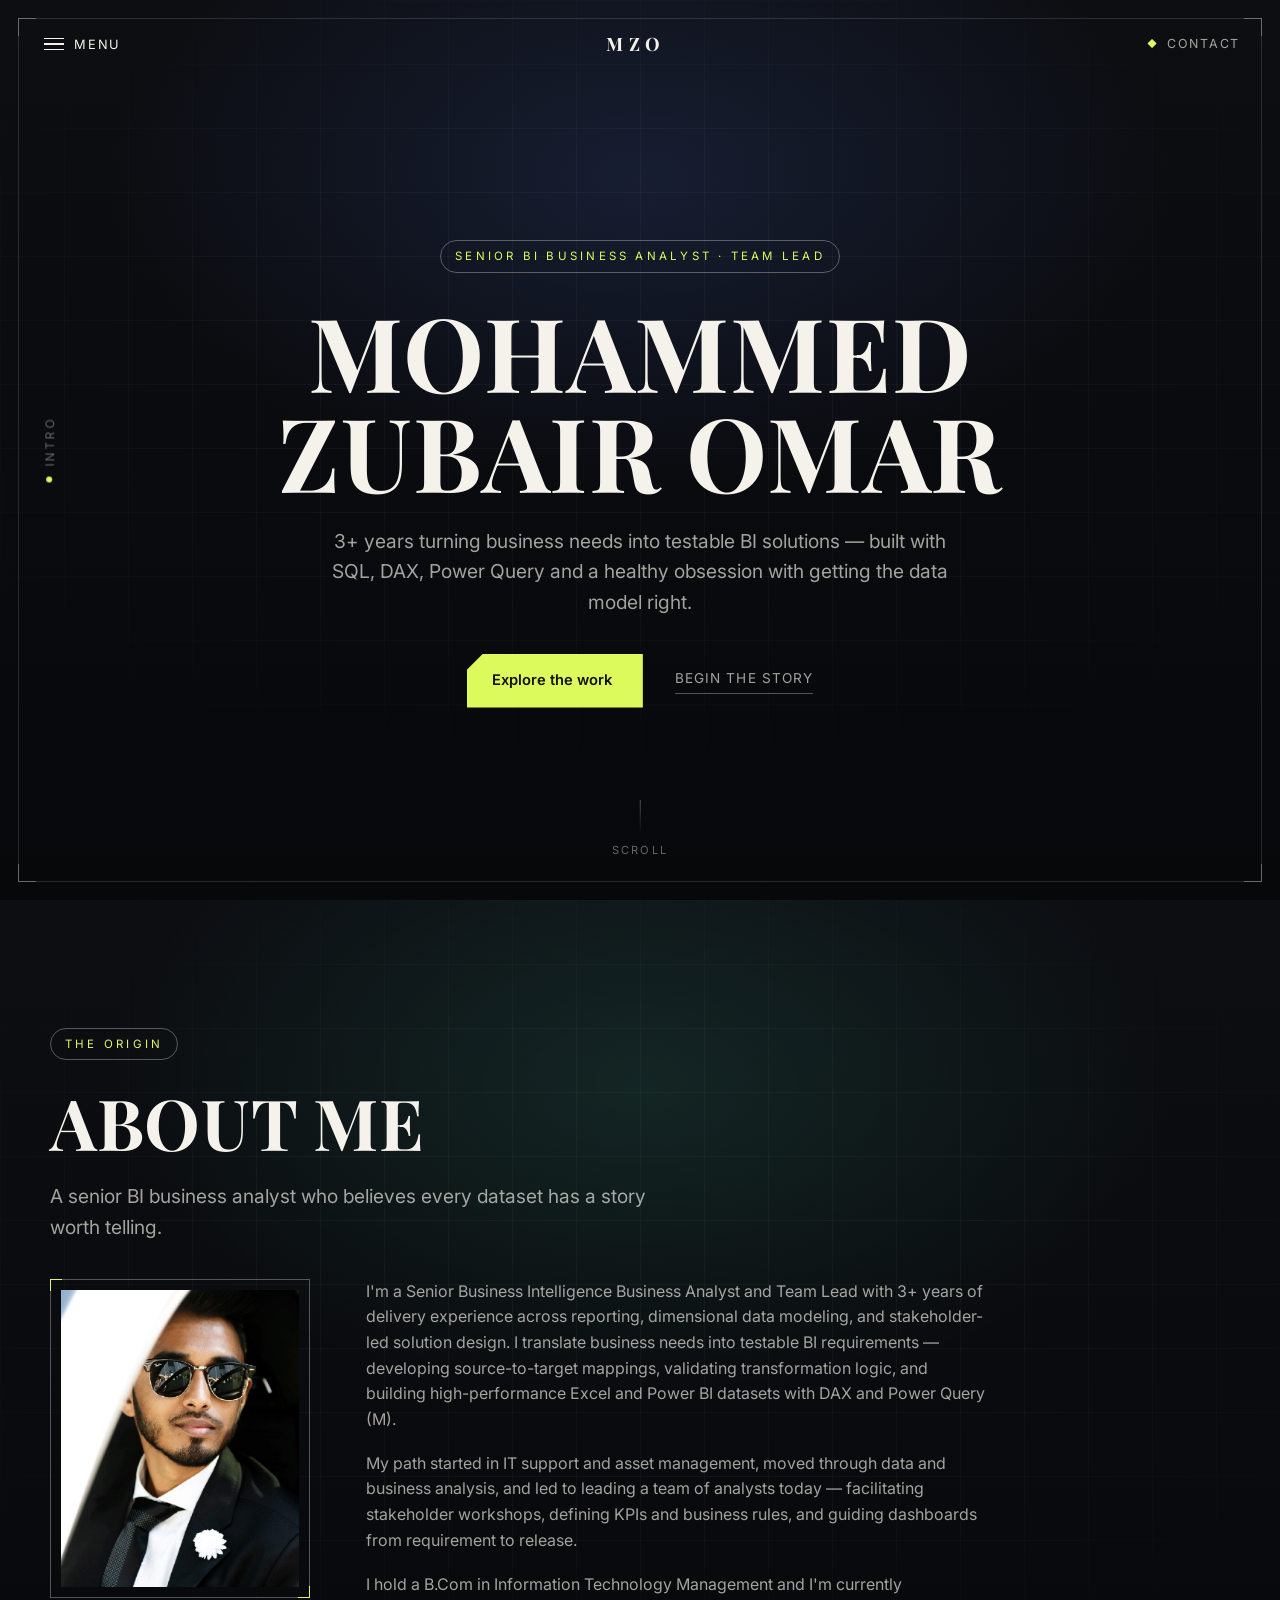
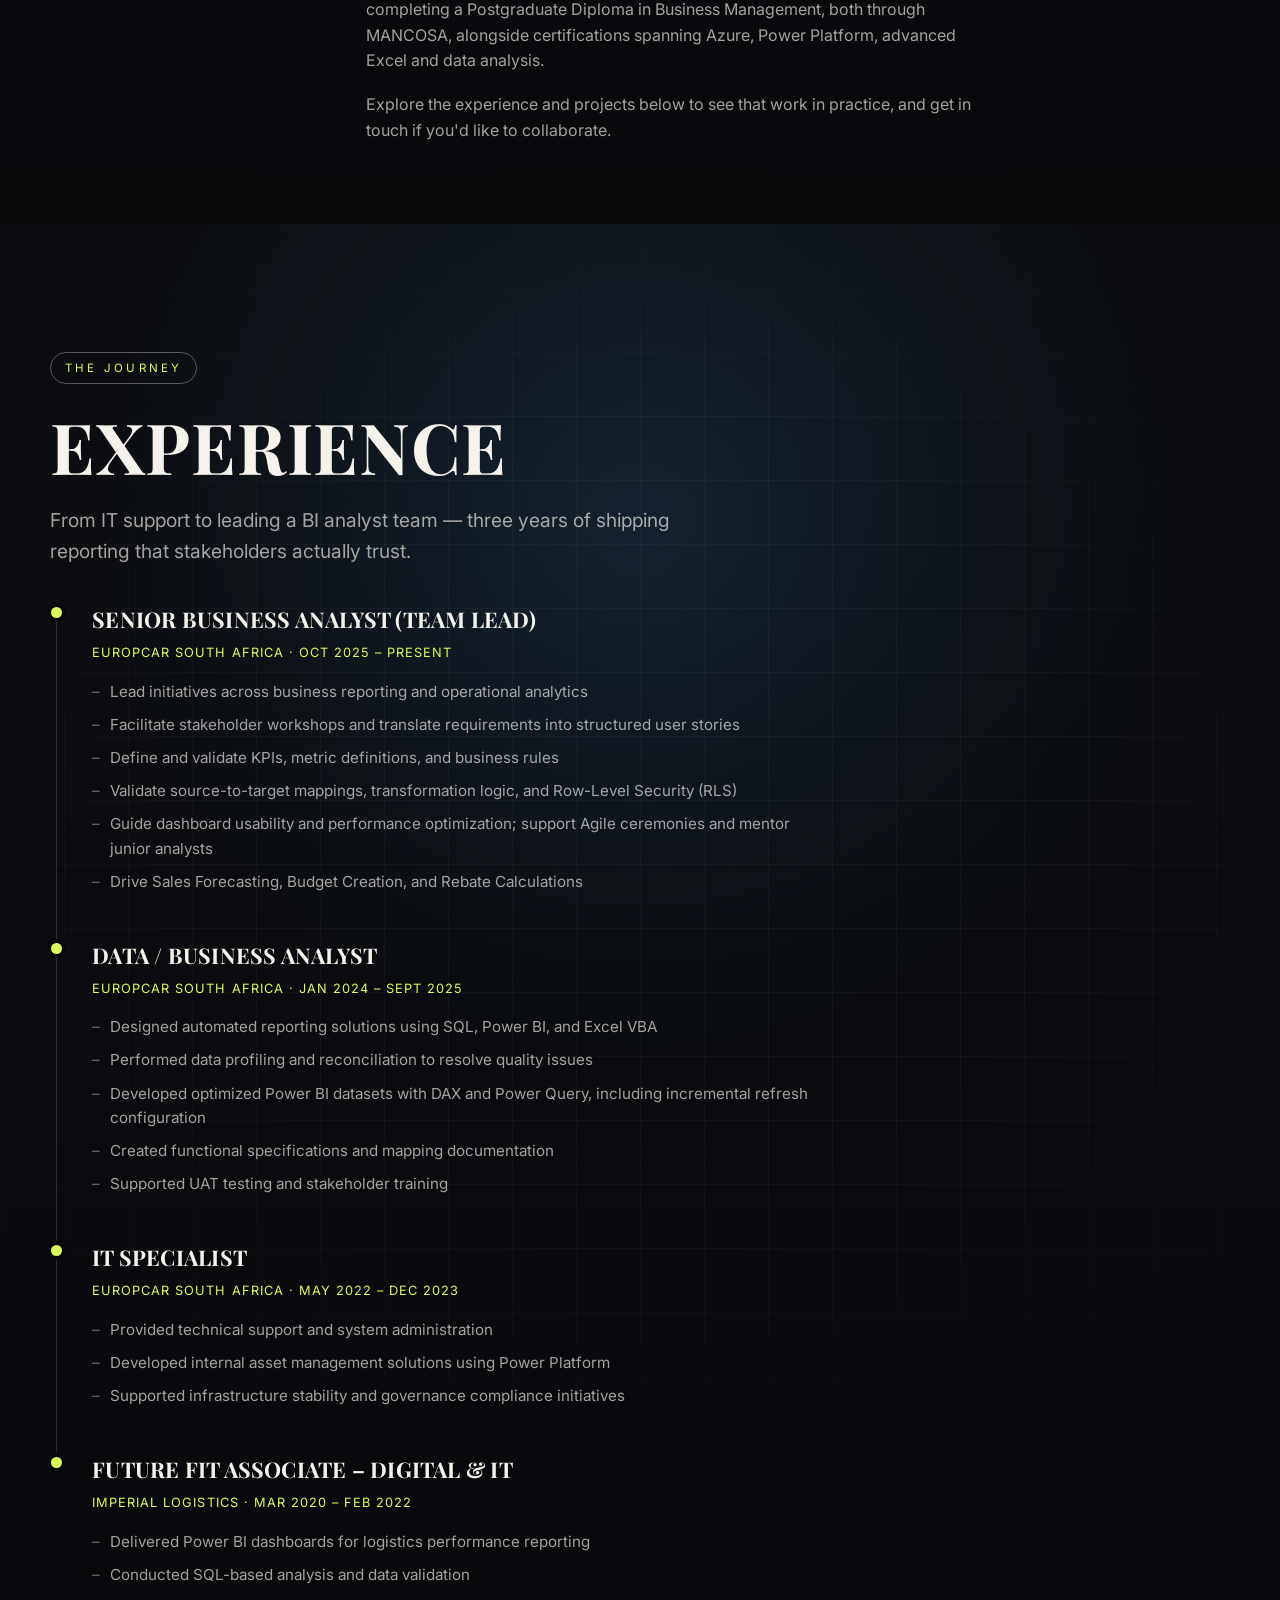
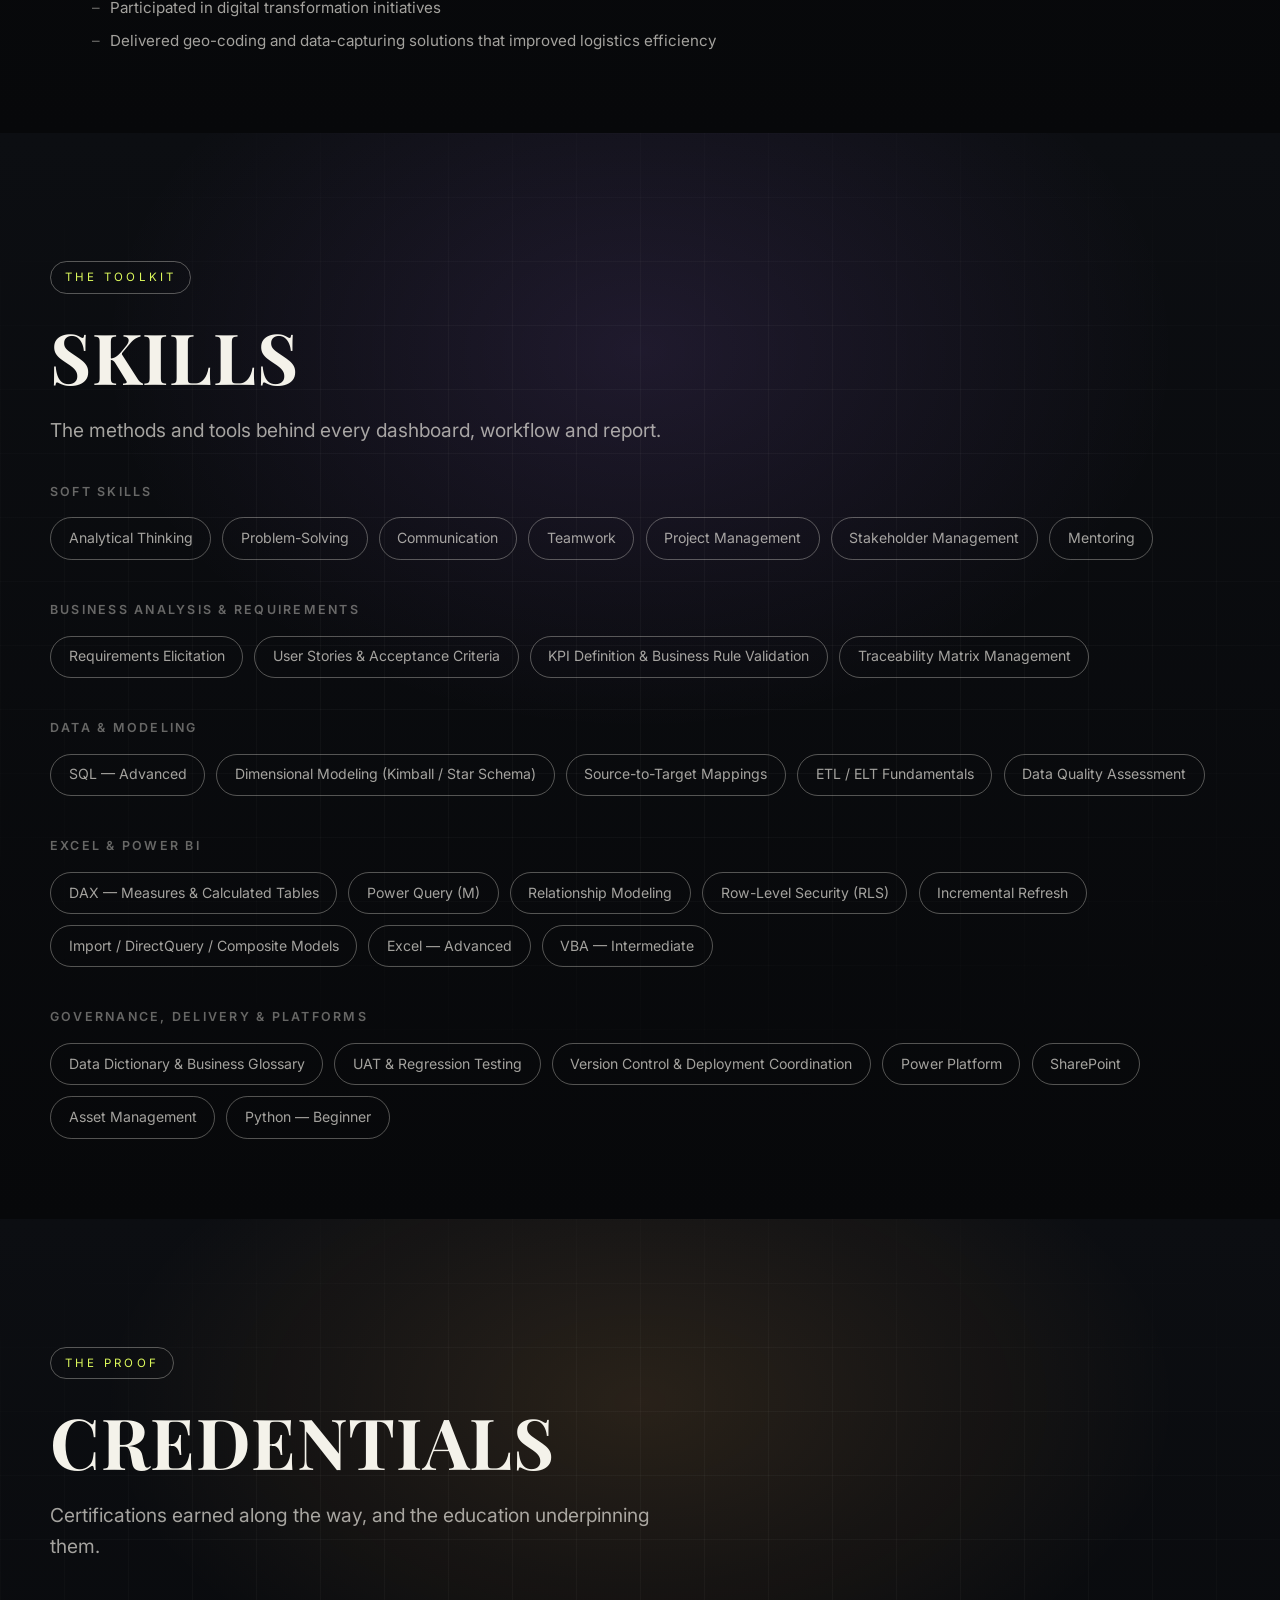
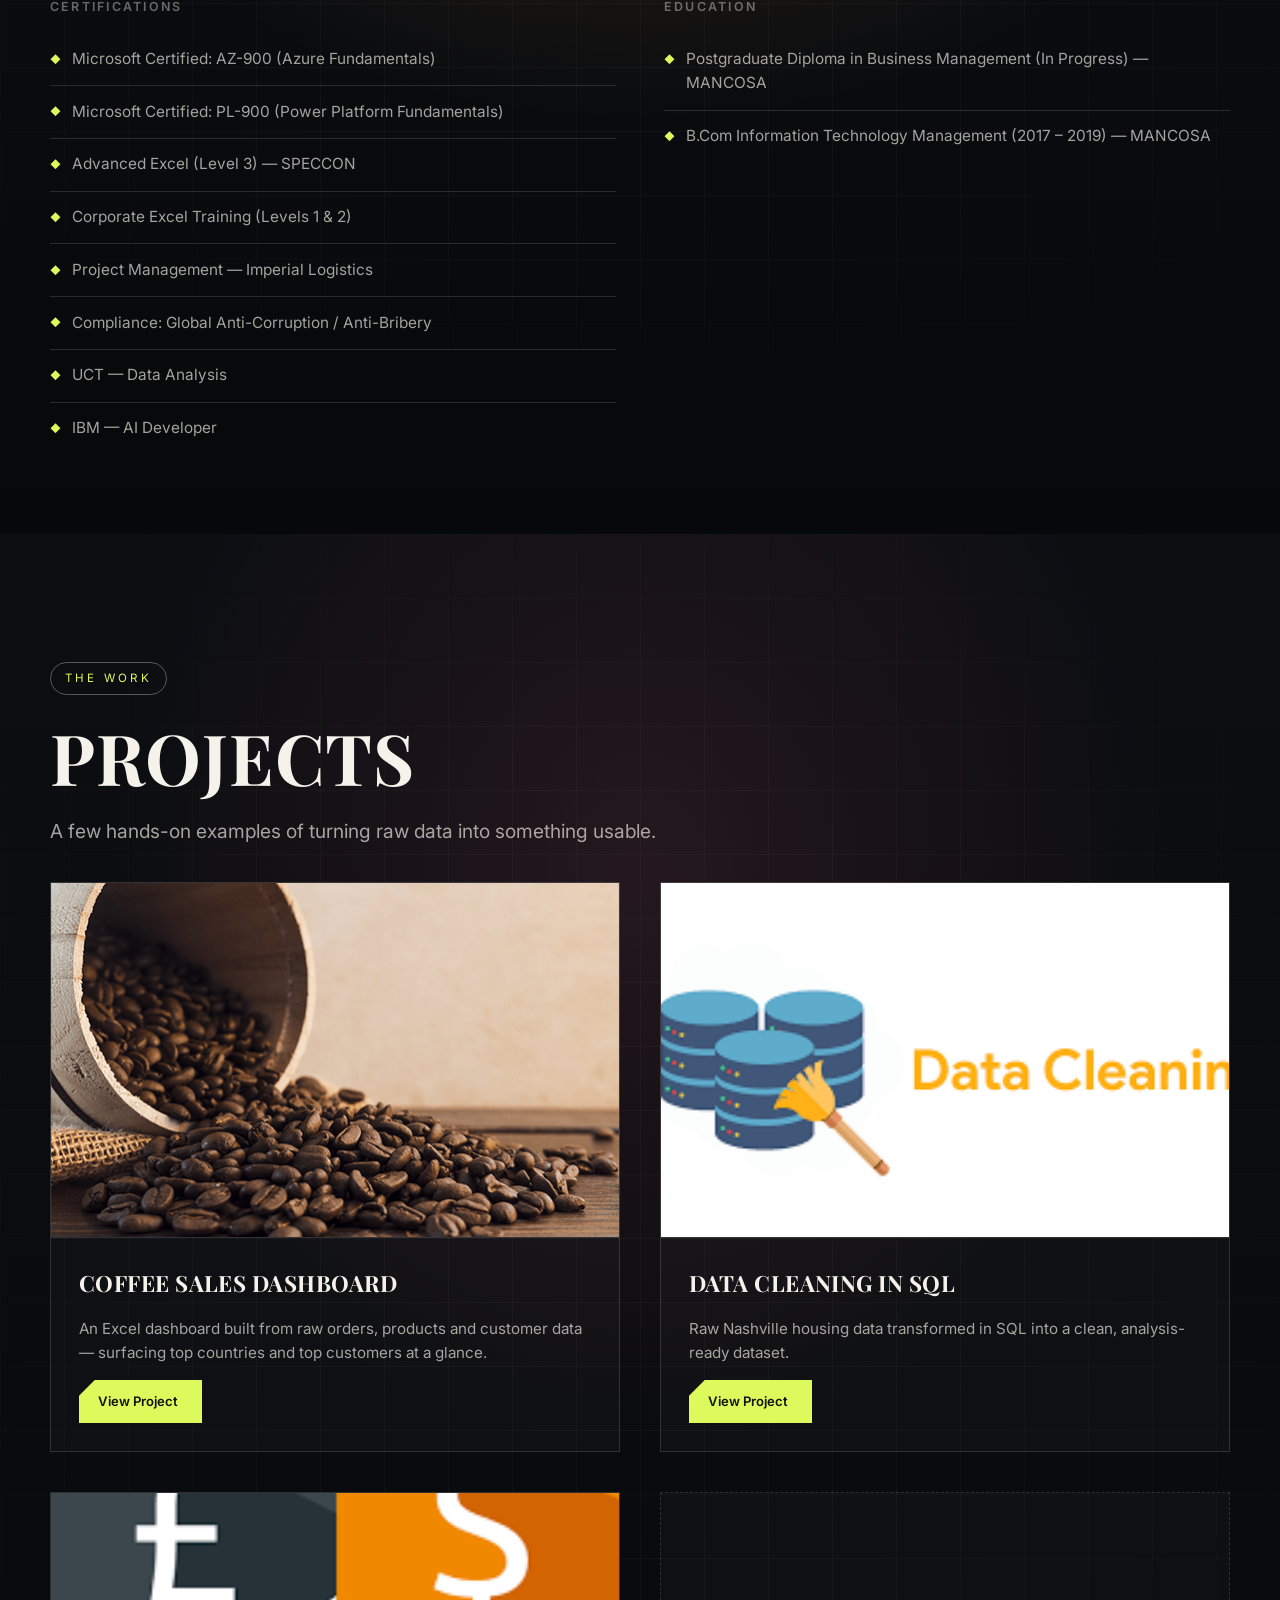
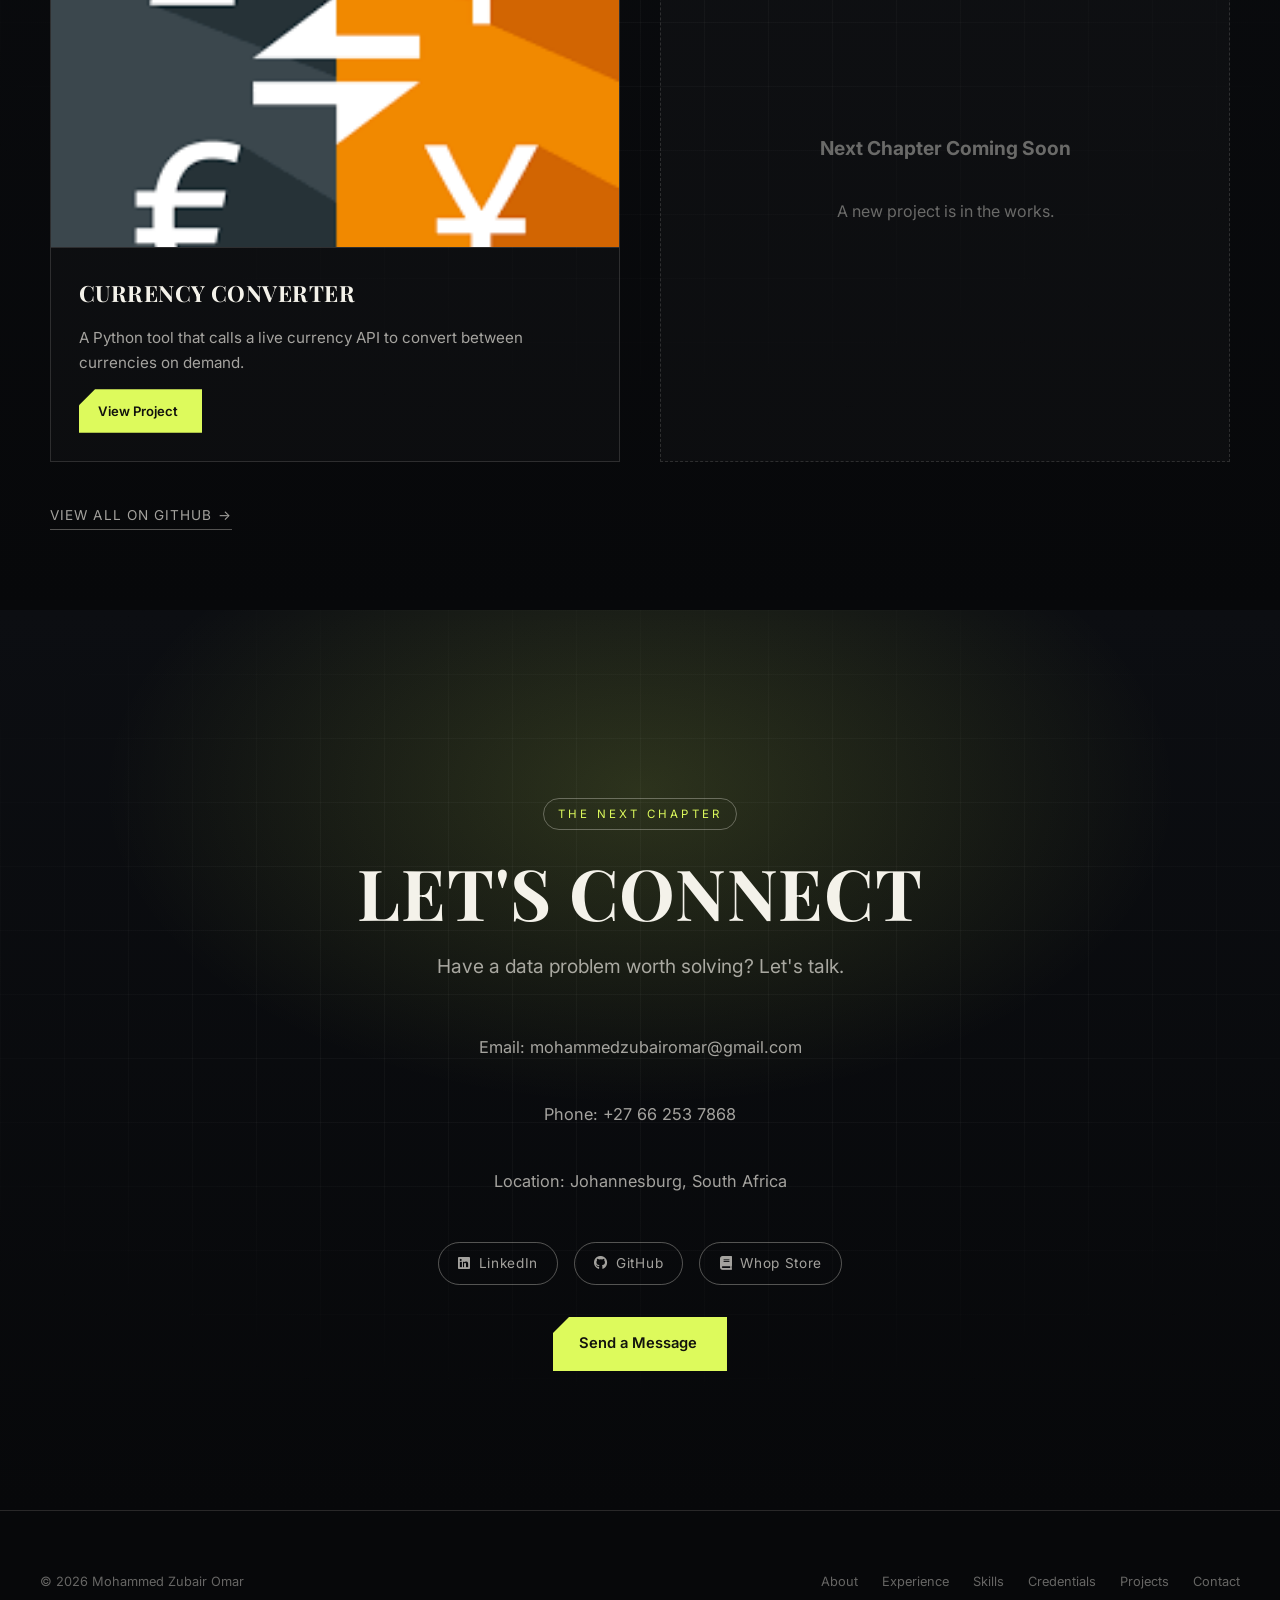
==== commit d29820c8: "Update content from latest CV: add Experience, expand Skills & Credentials Bring the site's content " ====
--- a/index.html
+++ b/index.html
@@ -10,10 +10,10 @@
 	  gtag('config', 'G-3NXGDLJWEB');
 	</script>
 
-	<title>Mohammed Zubair Omar — Data / Business Analyst</title>
+	<title>Mohammed Zubair Omar — Senior Business Intelligence Business Analyst</title>
 	<meta charset="utf-8" />
 	<meta name="viewport" content="width=device-width, initial-scale=1" />
-	<meta name="description" content="Mohammed Zubair Omar — Data / Business Analyst. Excel, VBA, SQL, Power BI and process automation, told chapter by chapter." />
+	<meta name="description" content="Mohammed Zubair Omar — Senior Business Intelligence Business Analyst &amp; Team Lead. SQL, DAX, Power Query, dimensional modeling and stakeholder-led BI delivery, told chapter by chapter." />
 	<link rel="stylesheet" href="assets/css/main.css" />
 </head>
 <body>
@@ -42,8 +42,9 @@
 		<button class="nav-close">Close &#10005;</button>
 		<ul>
 			<li><a href="#about">About</a></li>
+			<li><a href="#experience">Experience</a></li>
 			<li><a href="#skills">Skills</a></li>
-			<li><a href="#certifications">Certifications</a></li>
+			<li><a href="#credentials">Credentials</a></li>
 			<li><a href="#projects">Projects</a></li>
 			<li><a href="#contact">Contact</a></li>
 		</ul>
@@ -59,9 +60,9 @@
 		<!-- Hero -->
 		<section id="hero" class="chapter chapter-hero" data-chapter="Intro">
 			<div class="chapter-inner">
-				<span class="eyebrow reveal">Data &middot; Business Analyst</span>
+				<span class="eyebrow reveal">Senior BI Business Analyst &middot; Team Lead</span>
 				<h1 class="headline reveal">Mohammed<br />Zubair Omar</h1>
-				<p class="subtext reveal">Turning scattered data into decisions worth acting on &mdash; built with Excel, SQL, Power BI and a healthy obsession with automation.</p>
+				<p class="subtext reveal">3+ years turning business needs into testable BI solutions &mdash; built with SQL, DAX, Power Query and a healthy obsession with getting the data model right.</p>
 				<div class="actions-row reveal" style="justify-content: center;">
 					<a href="#projects" class="btn-ribbon">Explore the work</a>
 					<a href="#about" class="btn-ghost">Begin the story</a>
@@ -75,7 +76,7 @@
 			<div class="chapter-inner">
 				<span class="eyebrow reveal">The Origin</span>
 				<h2 class="headline reveal">About Me</h2>
-				<p class="subtext reveal">A business analyst who believes every dataset has a story worth telling.</p>
+				<p class="subtext reveal">A senior BI business analyst who believes every dataset has a story worth telling.</p>
 
 				<div class="about-grid">
 					<div class="about-photo reveal">
@@ -83,10 +84,67 @@
 						<span class="tl"></span><span class="br"></span>
 					</div>
 					<div class="about-copy reveal">
-						<p>I'm a dedicated Business Analyst with a strong track record of using data to drive business efficiency and insight. My work spans multiple industries, with a focus on data analysis, process automation, and business process improvement.</p>
-						<p>With a degree in Information Technology and several industry certifications, I've built a solid foundation in analyzing business processes, optimizing workflows, and shaping data-driven strategies. Excel, VBA, and the Power Platform are my everyday tools for delivering automated reporting systems, custom solutions, and clear data visualizations.</p>
-						<p>I'm passionate about finding innovative solutions to complex business problems and continuously improving operational efficiency &mdash; whether that means streamlining a process, automating a routine task, or surfacing an insight that was hiding in plain sight.</p>
-						<p>Explore the projects below to see some of that work in practice, and get in touch if you'd like to collaborate.</p>
+						<p>I'm a Senior Business Intelligence Business Analyst and Team Lead with 3+ years of delivery experience across reporting, dimensional data modeling, and stakeholder-led solution design. I translate business needs into testable BI requirements &mdash; developing source-to-target mappings, validating transformation logic, and building high-performance Excel and Power BI datasets with DAX and Power Query (M).</p>
+						<p>My path started in IT support and asset management, moved through data and business analysis, and led to leading a team of analysts today &mdash; facilitating stakeholder workshops, defining KPIs and business rules, and guiding dashboards from requirement to release.</p>
+						<p>I hold a B.Com in Information Technology Management and I'm currently completing a Postgraduate Diploma in Business Management, both through MANCOSA, alongside certifications spanning Azure, Power Platform, advanced Excel and data analysis.</p>
+						<p>Explore the experience and projects below to see that work in practice, and get in touch if you'd like to collaborate.</p>
+					</div>
+				</div>
+			</div>
+		</section>
+
+		<!-- Experience -->
+		<section id="experience" class="chapter chapter-experience" data-chapter="Experience">
+			<div class="chapter-inner">
+				<span class="eyebrow reveal">The Journey</span>
+				<h2 class="headline reveal">Experience</h2>
+				<p class="subtext reveal">From IT support to leading a BI analyst team &mdash; three years of shipping reporting that stakeholders actually trust.</p>
+
+				<div class="timeline">
+					<div class="timeline-item reveal">
+						<h3 class="timeline-role">Senior Business Analyst (Team Lead)</h3>
+						<p class="timeline-meta">Europcar South Africa &middot; Oct 2025 &ndash; Present</p>
+						<ul>
+							<li>Lead initiatives across business reporting and operational analytics</li>
+							<li>Facilitate stakeholder workshops and translate requirements into structured user stories</li>
+							<li>Define and validate KPIs, metric definitions, and business rules</li>
+							<li>Validate source-to-target mappings, transformation logic, and Row-Level Security (RLS)</li>
+							<li>Guide dashboard usability and performance optimization; support Agile ceremonies and mentor junior analysts</li>
+							<li>Drive Sales Forecasting, Budget Creation, and Rebate Calculations</li>
+						</ul>
+					</div>
+
+					<div class="timeline-item reveal">
+						<h3 class="timeline-role">Data / Business Analyst</h3>
+						<p class="timeline-meta">Europcar South Africa &middot; Jan 2024 &ndash; Sept 2025</p>
+						<ul>
+							<li>Designed automated reporting solutions using SQL, Power BI, and Excel VBA</li>
+							<li>Performed data profiling and reconciliation to resolve quality issues</li>
+							<li>Developed optimized Power BI datasets with DAX and Power Query, including incremental refresh configuration</li>
+							<li>Created functional specifications and mapping documentation</li>
+							<li>Supported UAT testing and stakeholder training</li>
+						</ul>
+					</div>
+
+					<div class="timeline-item reveal">
+						<h3 class="timeline-role">IT Specialist</h3>
+						<p class="timeline-meta">Europcar South Africa &middot; May 2022 &ndash; Dec 2023</p>
+						<ul>
+							<li>Provided technical support and system administration</li>
+							<li>Developed internal asset management solutions using Power Platform</li>
+							<li>Supported infrastructure stability and governance compliance initiatives</li>
+						</ul>
+					</div>
+
+					<div class="timeline-item reveal">
+						<h3 class="timeline-role">Future Fit Associate &ndash; Digital &amp; IT</h3>
+						<p class="timeline-meta">Imperial Logistics &middot; Mar 2020 &ndash; Feb 2022</p>
+						<ul>
+							<li>Delivered Power BI dashboards for logistics performance reporting</li>
+							<li>Conducted SQL-based analysis and data validation</li>
+							<li>Participated in digital transformation initiatives</li>
+							<li>Delivered geo-coding and data-capturing solutions that improved logistics efficiency</li>
+						</ul>
 					</div>
 				</div>
 			</div>
@@ -107,46 +165,87 @@
 						<span class="tag">Communication</span>
 						<span class="tag">Teamwork</span>
 						<span class="tag">Project Management</span>
-					</div>
-				</div>
-
-				<div class="skill-group reveal">
-					<h3>Technical Skills</h3>
-					<div class="tag-row">
+						<span class="tag">Stakeholder Management</span>
+						<span class="tag">Mentoring</span>
+					</div>
+				</div>
+
+				<div class="skill-group reveal">
+					<h3>Business Analysis &amp; Requirements</h3>
+					<div class="tag-row">
+						<span class="tag">Requirements Elicitation</span>
+						<span class="tag">User Stories &amp; Acceptance Criteria</span>
+						<span class="tag">KPI Definition &amp; Business Rule Validation</span>
+						<span class="tag">Traceability Matrix Management</span>
+					</div>
+				</div>
+
+				<div class="skill-group reveal">
+					<h3>Data &amp; Modeling</h3>
+					<div class="tag-row">
+						<span class="tag">SQL &mdash; Advanced</span>
+						<span class="tag">Dimensional Modeling (Kimball / Star Schema)</span>
+						<span class="tag">Source-to-Target Mappings</span>
+						<span class="tag">ETL / ELT Fundamentals</span>
+						<span class="tag">Data Quality Assessment</span>
+					</div>
+				</div>
+
+				<div class="skill-group reveal">
+					<h3>Excel &amp; Power BI</h3>
+					<div class="tag-row">
+						<span class="tag">DAX &mdash; Measures &amp; Calculated Tables</span>
+						<span class="tag">Power Query (M)</span>
+						<span class="tag">Relationship Modeling</span>
+						<span class="tag">Row-Level Security (RLS)</span>
+						<span class="tag">Incremental Refresh</span>
+						<span class="tag">Import / DirectQuery / Composite Models</span>
 						<span class="tag">Excel &mdash; Advanced</span>
 						<span class="tag">VBA &mdash; Intermediate</span>
-						<span class="tag">Power Platform &mdash; Intermediate</span>
+					</div>
+				</div>
+
+				<div class="skill-group reveal">
+					<h3>Governance, Delivery &amp; Platforms</h3>
+					<div class="tag-row">
+						<span class="tag">Data Dictionary &amp; Business Glossary</span>
+						<span class="tag">UAT &amp; Regression Testing</span>
+						<span class="tag">Version Control &amp; Deployment Coordination</span>
+						<span class="tag">Power Platform</span>
+						<span class="tag">SharePoint</span>
 						<span class="tag">Asset Management</span>
-						<span class="tag">Power BI / Excel Dashboards</span>
-						<span class="tag">SQL &mdash; Intermediate</span>
-						<span class="tag">SharePoint</span>
 						<span class="tag">Python &mdash; Beginner</span>
 					</div>
 				</div>
 			</div>
 		</section>
 
-		<!-- Certifications -->
-		<section id="certifications" class="chapter chapter-certifications" data-chapter="Certifications">
+		<!-- Credentials -->
+		<section id="credentials" class="chapter chapter-credentials" data-chapter="Credentials">
 			<div class="chapter-inner">
 				<span class="eyebrow reveal">The Proof</span>
-				<h2 class="headline reveal">Certifications</h2>
-				<p class="subtext reveal">Credentials earned along the way &mdash; and the short courses that filled in the gaps.</p>
+				<h2 class="headline reveal">Credentials</h2>
+				<p class="subtext reveal">Certifications earned along the way, and the education underpinning them.</p>
 
 				<div class="cert-columns">
 					<div class="reveal">
 						<h3>Certifications</h3>
 						<ul class="cert-list">
-							<li>Excel (Beginner &ndash; Advanced)</li>
-							<li>Microsoft Certified: PL-900 (Power Platform)</li>
 							<li>Microsoft Certified: AZ-900 (Azure Fundamentals)</li>
+							<li>Microsoft Certified: PL-900 (Power Platform Fundamentals)</li>
+							<li>Advanced Excel (Level 3) &mdash; SPECCON</li>
+							<li>Corporate Excel Training (Levels 1 &amp; 2)</li>
+							<li>Project Management &mdash; Imperial Logistics</li>
+							<li>Compliance: Global Anti-Corruption / Anti-Bribery</li>
+							<li>UCT &mdash; Data Analysis</li>
+							<li>IBM &mdash; AI Developer</li>
 						</ul>
 					</div>
 					<div class="reveal">
-						<h3>Short Courses</h3>
+						<h3>Education</h3>
 						<ul class="cert-list">
-							<li>Introduction to Information and Data Management Systems &mdash; Regent Business School</li>
-							<li>Introduction to Big Data &mdash; Regent Business School</li>
+							<li>Postgraduate Diploma in Business Management (In Progress) &mdash; MANCOSA</li>
+							<li>B.Com Information Technology Management (2017 &ndash; 2019) &mdash; MANCOSA</li>
 						</ul>
 					</div>
 				</div>
@@ -209,6 +308,7 @@
 
 				<div class="contact-meta reveal">
 					<p>Email: <a href="mailto:mohammedzubairomar@gmail.com">mohammedzubairomar@gmail.com</a></p>
+					<p>Phone: <a href="tel:+27662537868">+27 66 253 7868</a></p>
 					<p>Location: Johannesburg, South Africa</p>
 				</div>
 
@@ -230,8 +330,9 @@
 		<p>&copy; 2026 Mohammed Zubair Omar</p>
 		<ul class="footer-links">
 			<li><a href="#about">About</a></li>
+			<li><a href="#experience">Experience</a></li>
 			<li><a href="#skills">Skills</a></li>
-			<li><a href="#certifications">Certifications</a></li>
+			<li><a href="#credentials">Credentials</a></li>
 			<li><a href="#projects">Projects</a></li>
 			<li><a href="#contact">Contact</a></li>
 		</ul>
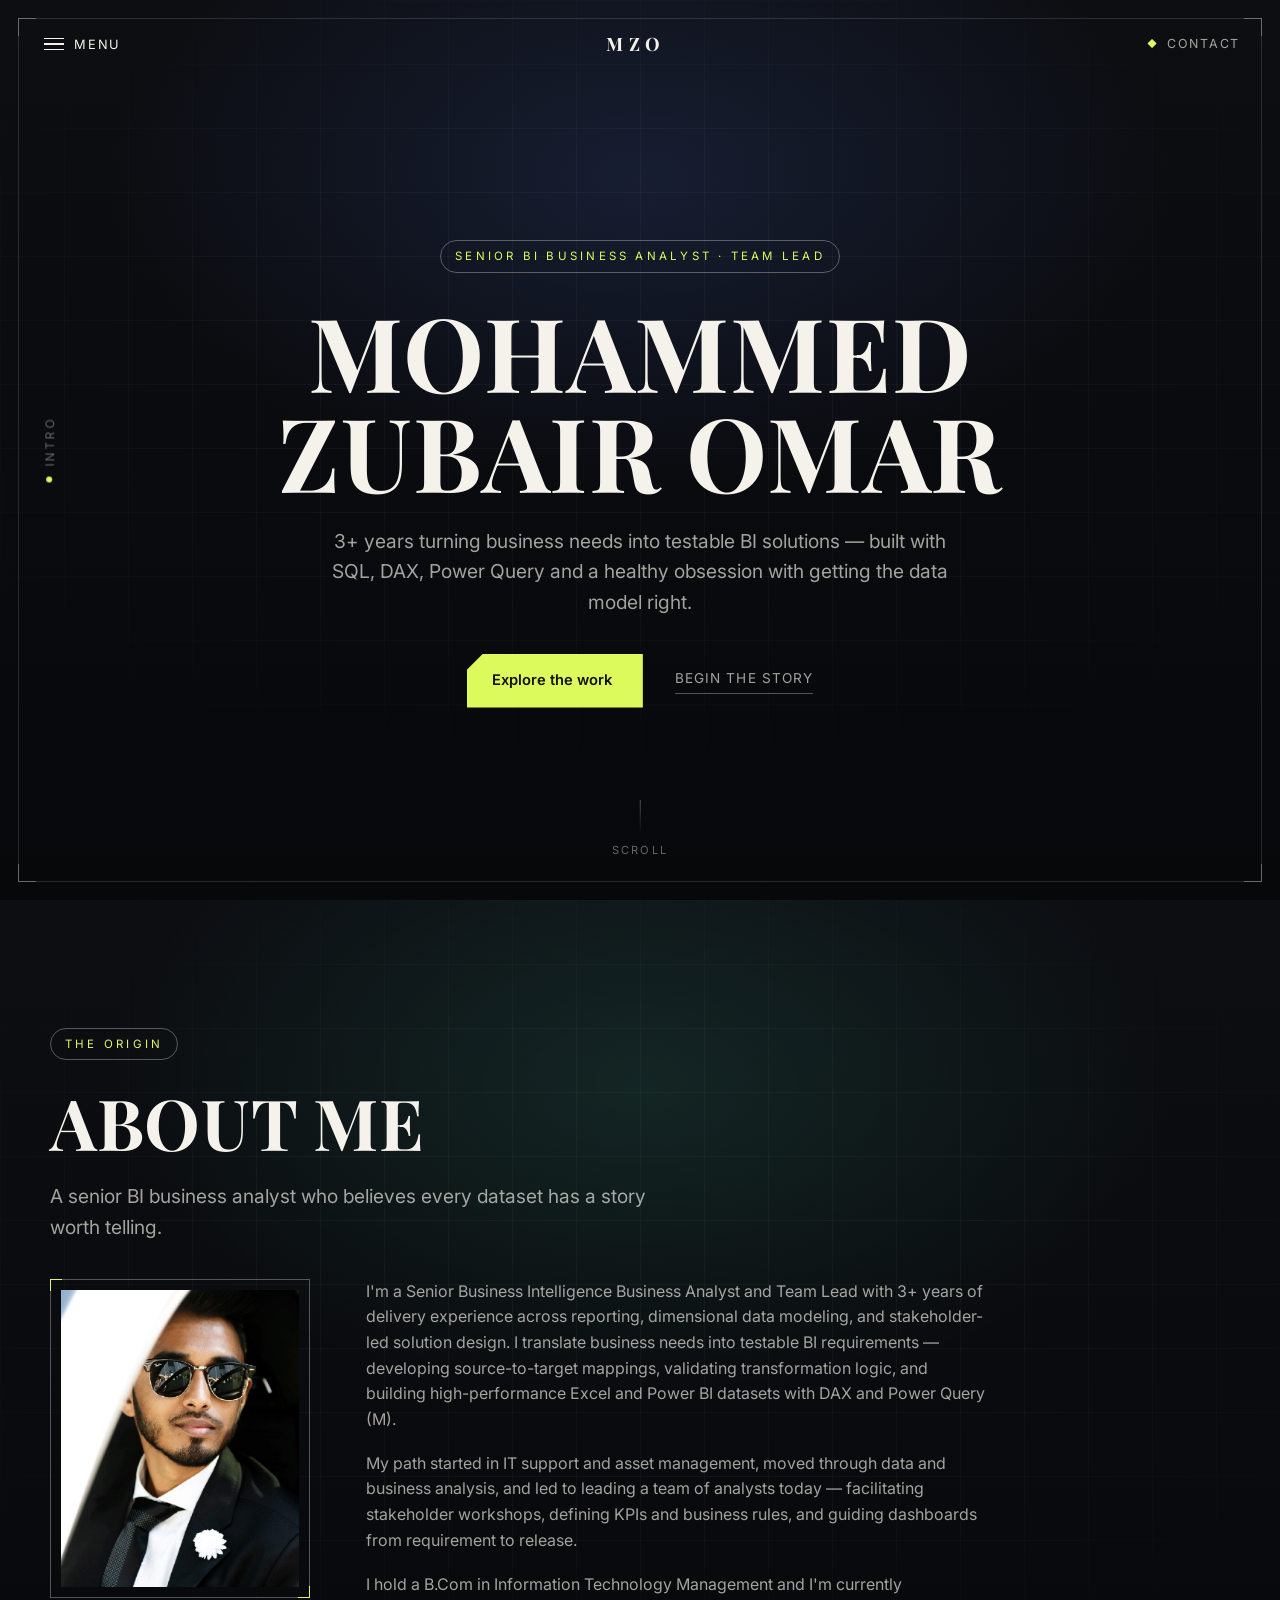
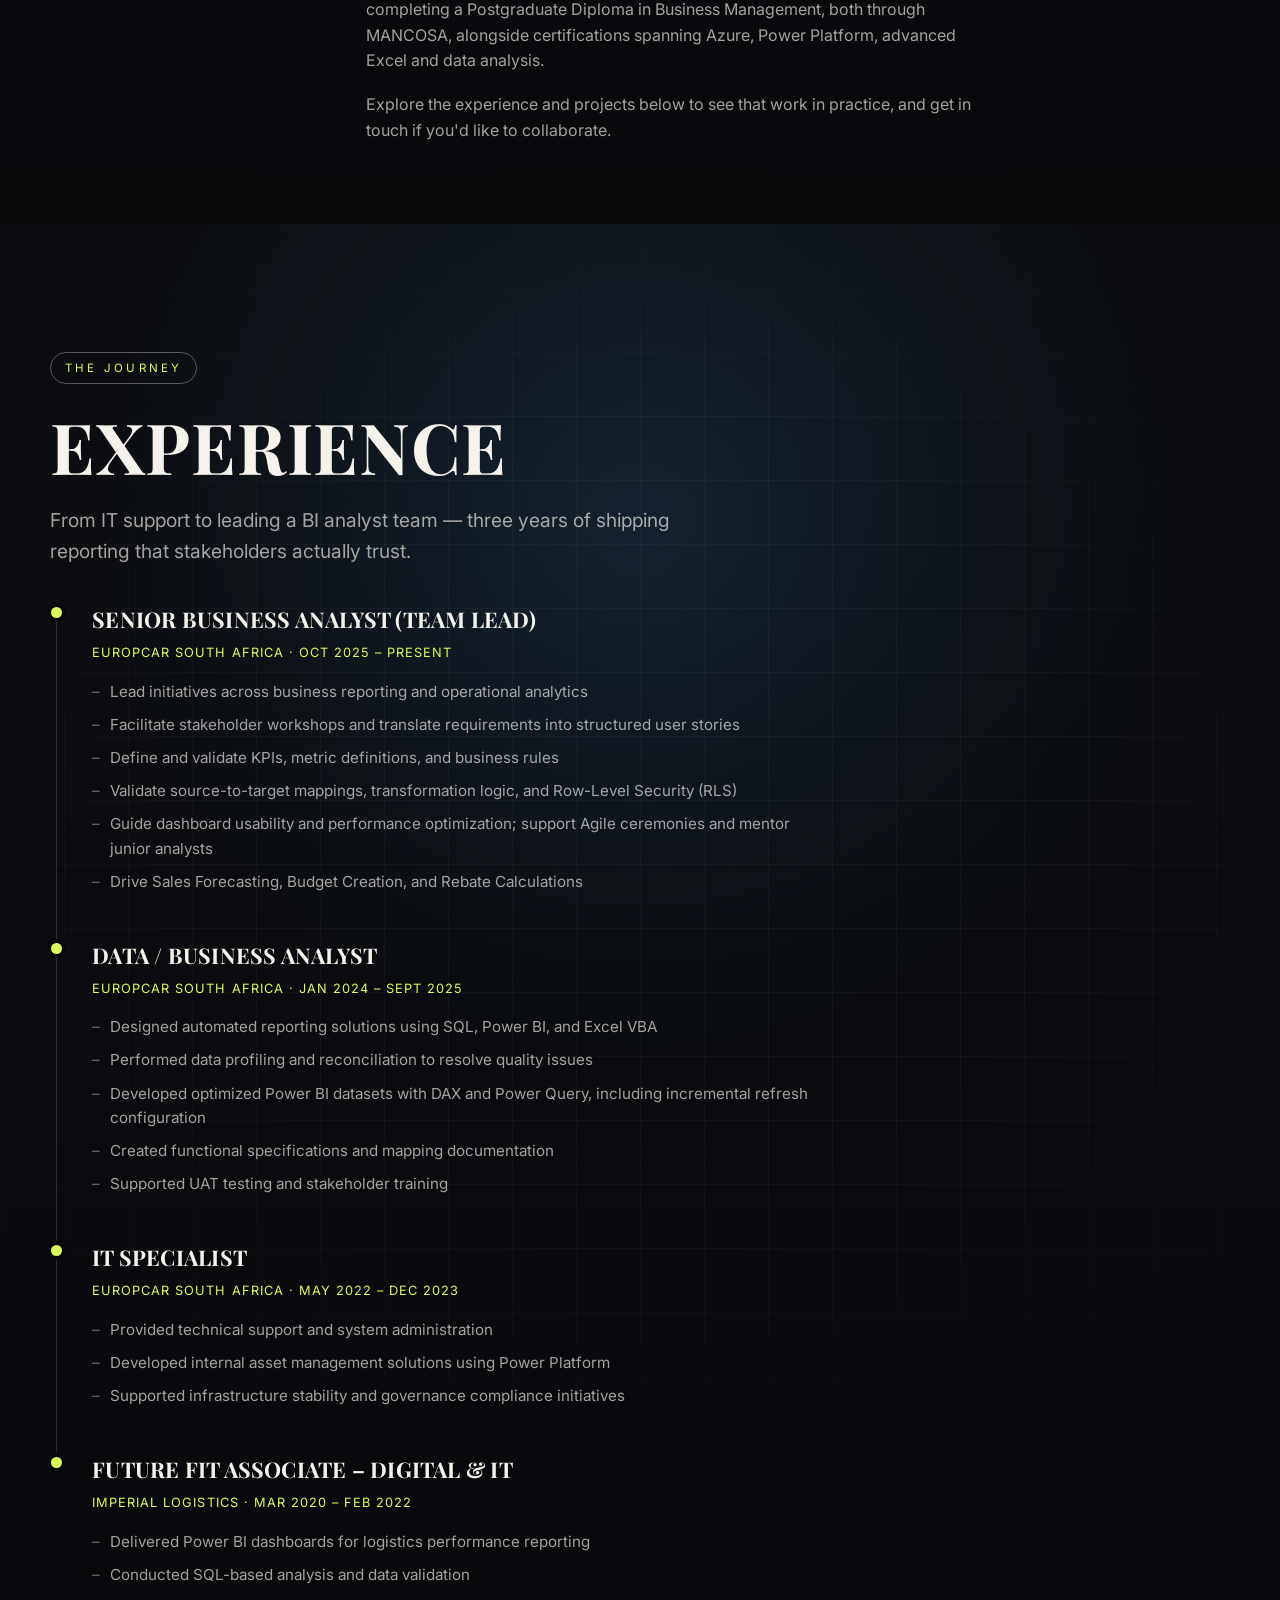
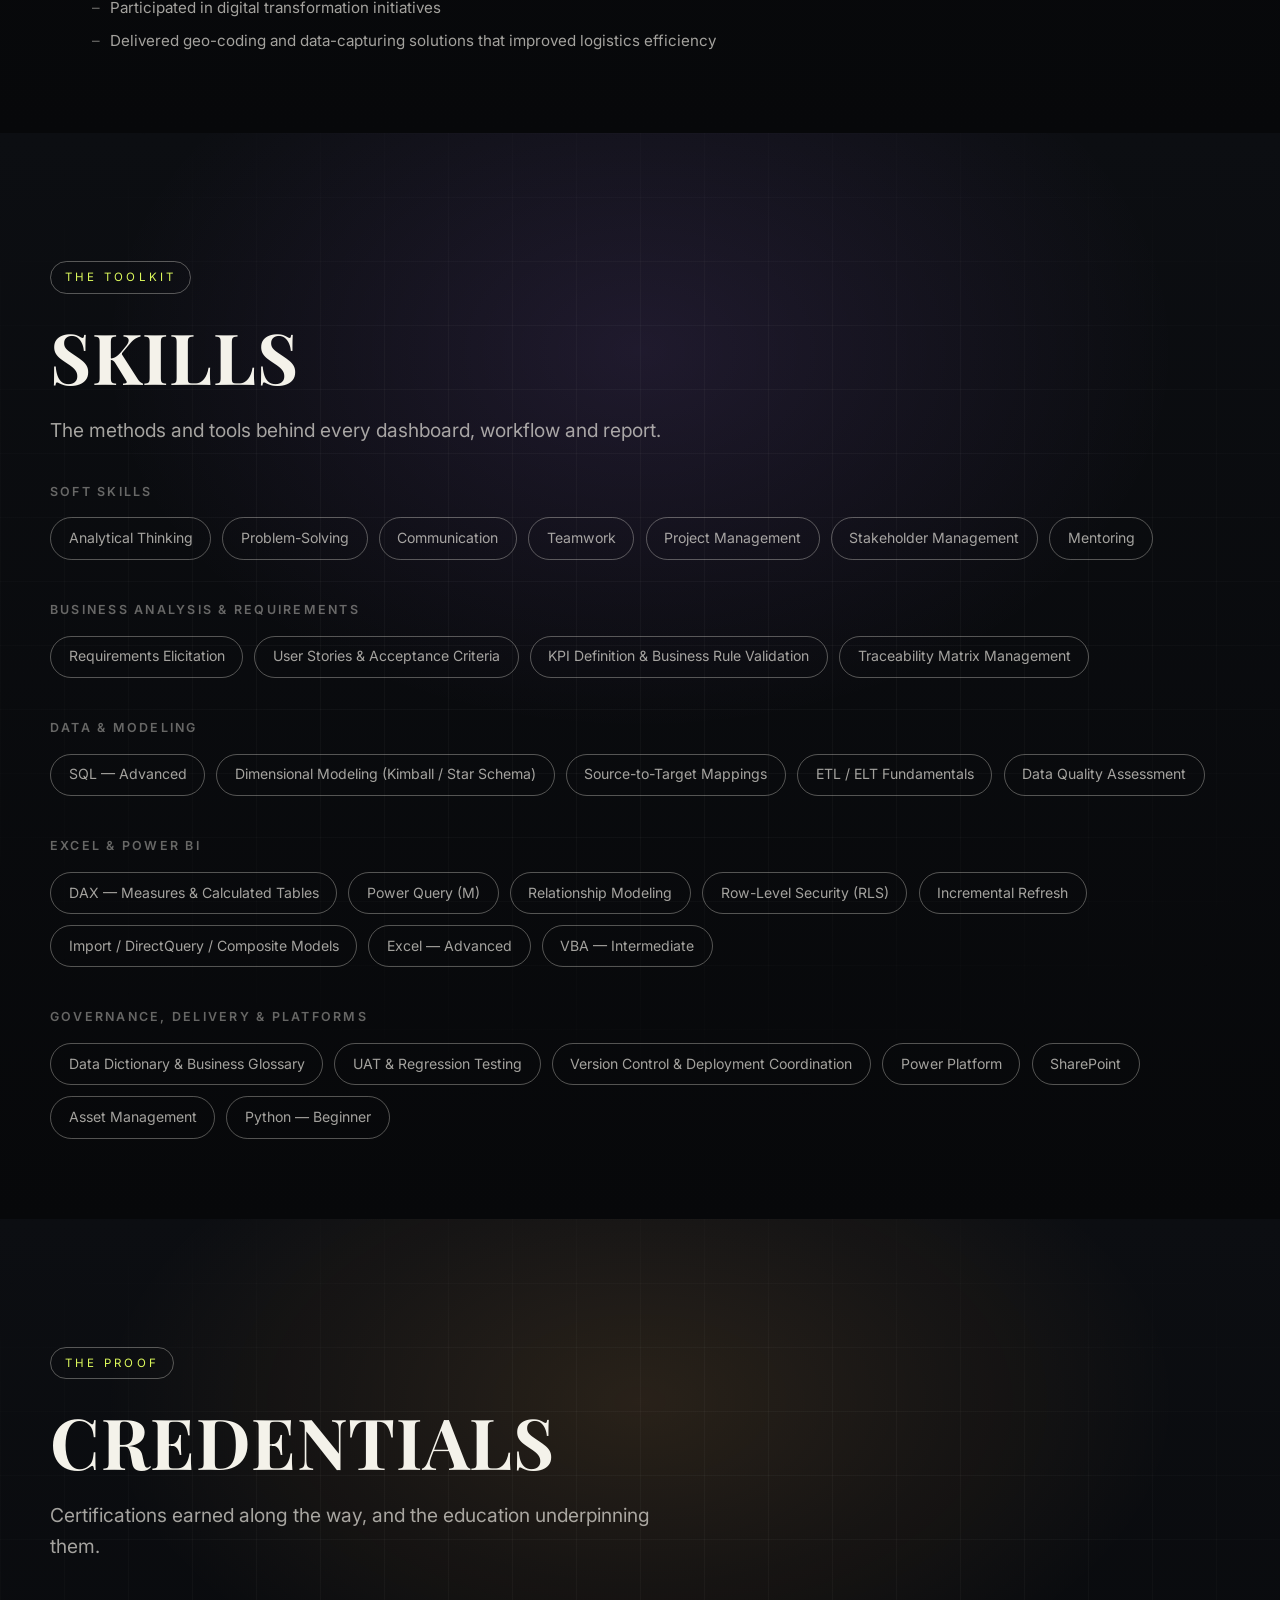
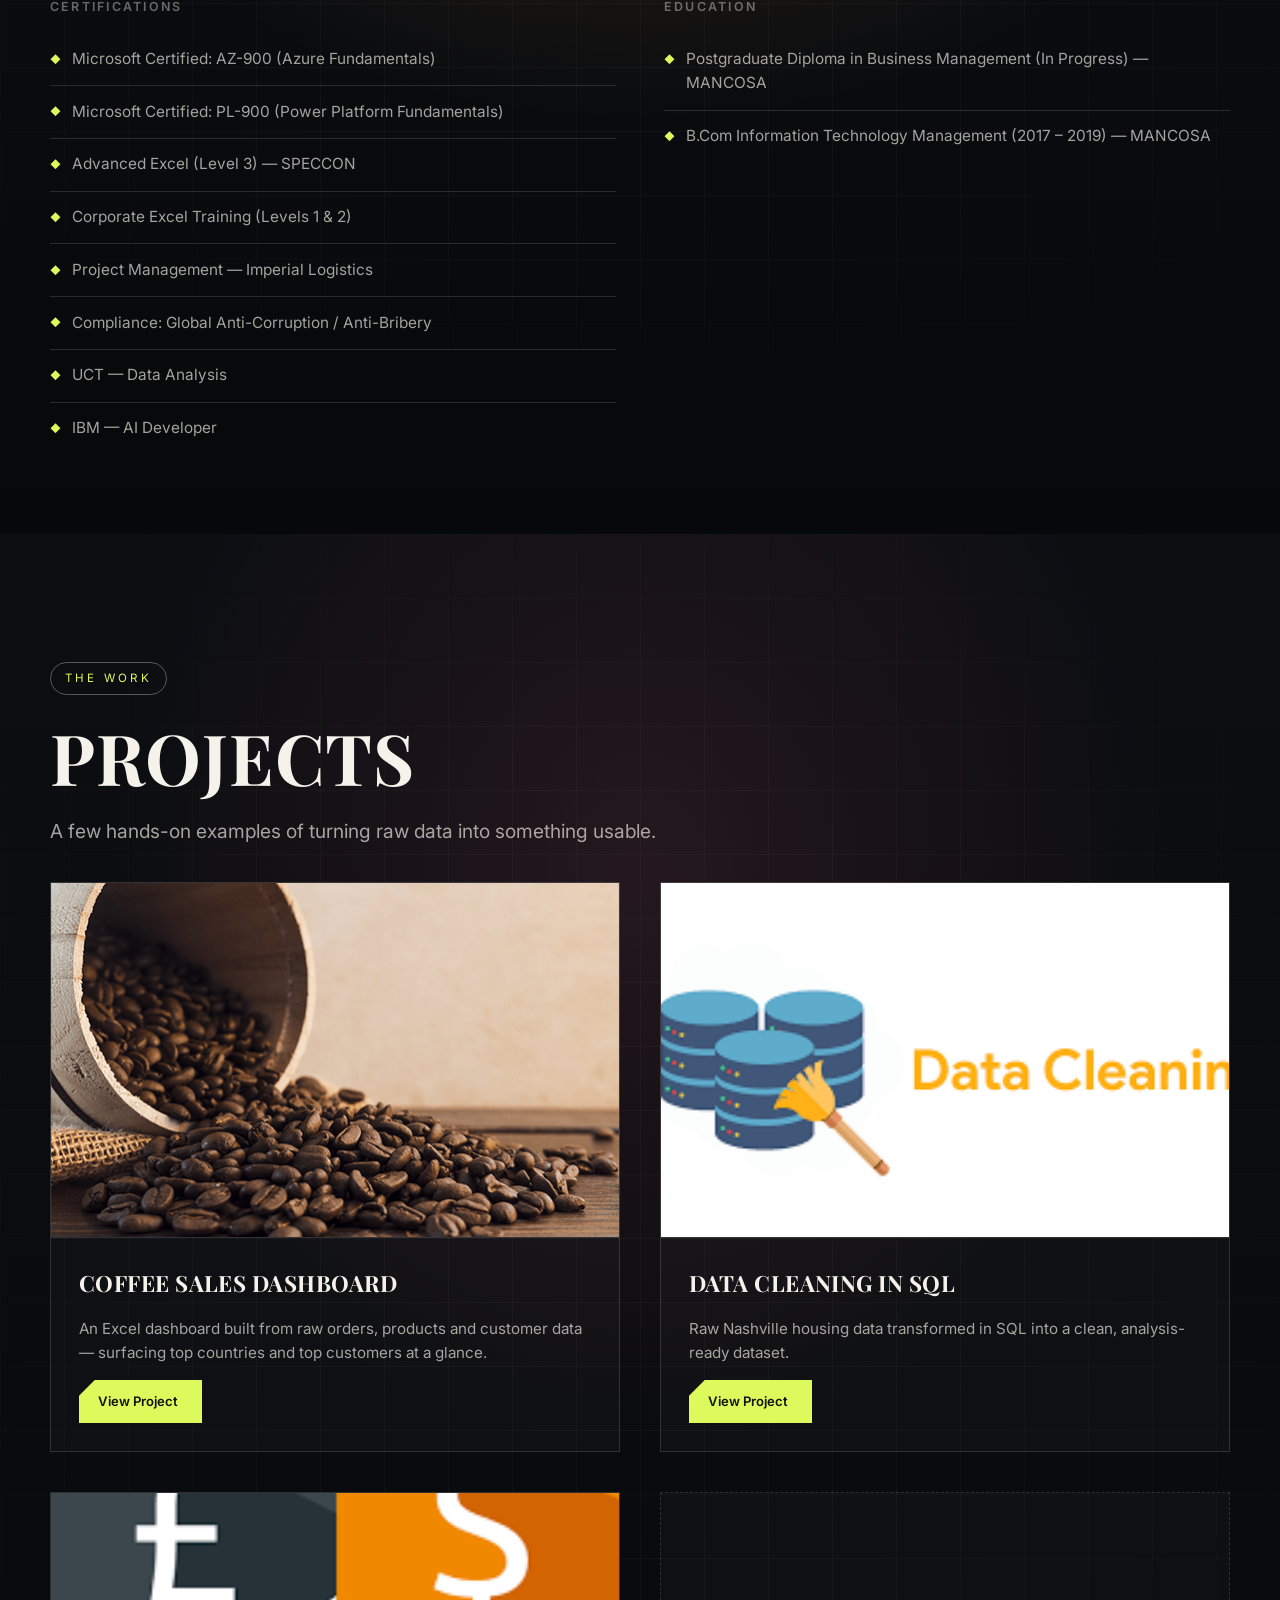
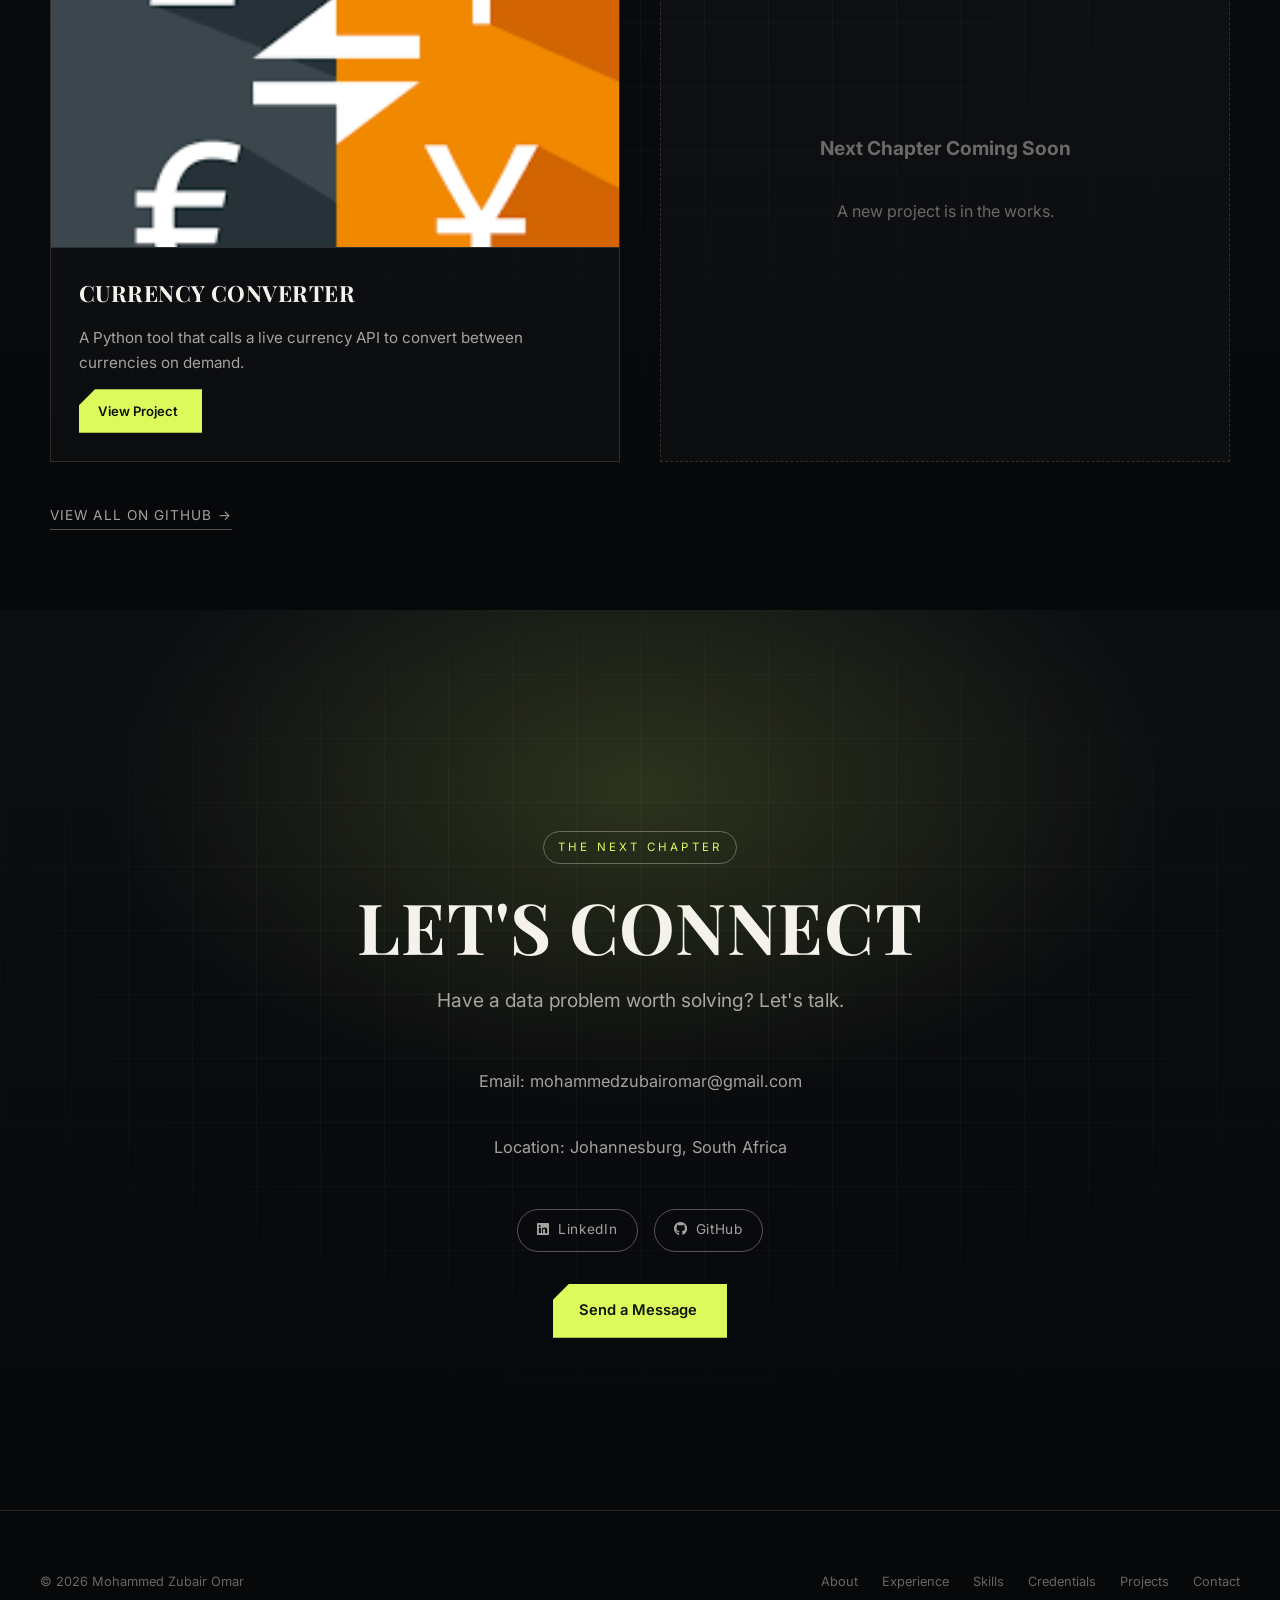
==== commit bef0f331: "Remove phone number and Whop Store link" ====
--- a/index.html
+++ b/index.html
@@ -51,7 +51,6 @@
 		<div class="nav-social">
 			<a href="https://www.linkedin.com/in/mzubairomar/" class="fab fa-linkedin" aria-label="LinkedIn"></a>
 			<a href="https://github.com/MohammedZubairOmar/PortfolioProjects" class="fab fa-github" aria-label="GitHub"></a>
-			<a href="https://whop.com/automagic-designs" class="fas fa-book" aria-label="Whop Store"></a>
 		</div>
 	</div>
 
@@ -308,14 +307,12 @@
 
 				<div class="contact-meta reveal">
 					<p>Email: <a href="mailto:mohammedzubairomar@gmail.com">mohammedzubairomar@gmail.com</a></p>
-					<p>Phone: <a href="tel:+27662537868">+27 66 253 7868</a></p>
 					<p>Location: Johannesburg, South Africa</p>
 				</div>
 
 				<div class="social-row reveal">
 					<a href="https://www.linkedin.com/in/mzubairomar/"><span class="fab fa-linkedin"></span> LinkedIn</a>
 					<a href="https://github.com/MohammedZubairOmar/PortfolioProjects"><span class="fab fa-github"></span> GitHub</a>
-					<a href="https://whop.com/automagic-designs"><span class="fas fa-book"></span> Whop Store</a>
 				</div>
 
 				<div class="actions-row reveal" style="justify-content: center;">
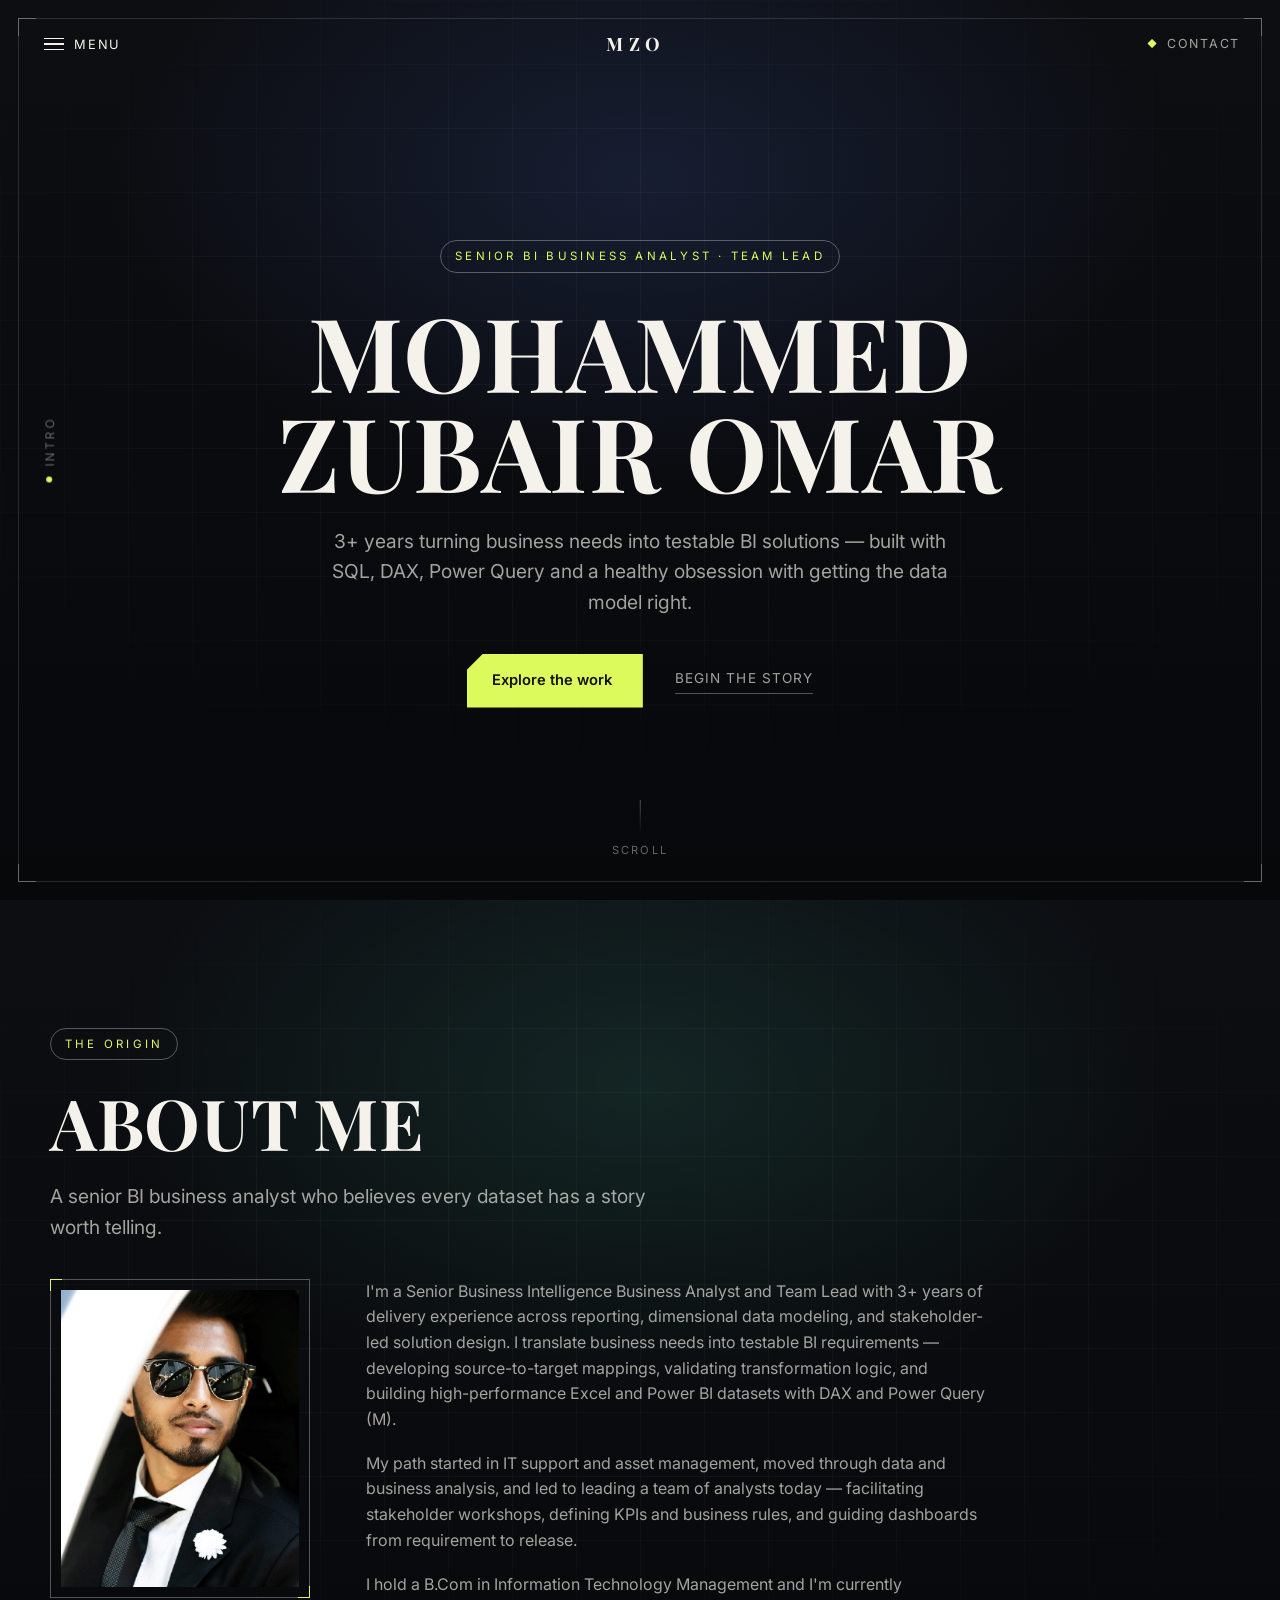
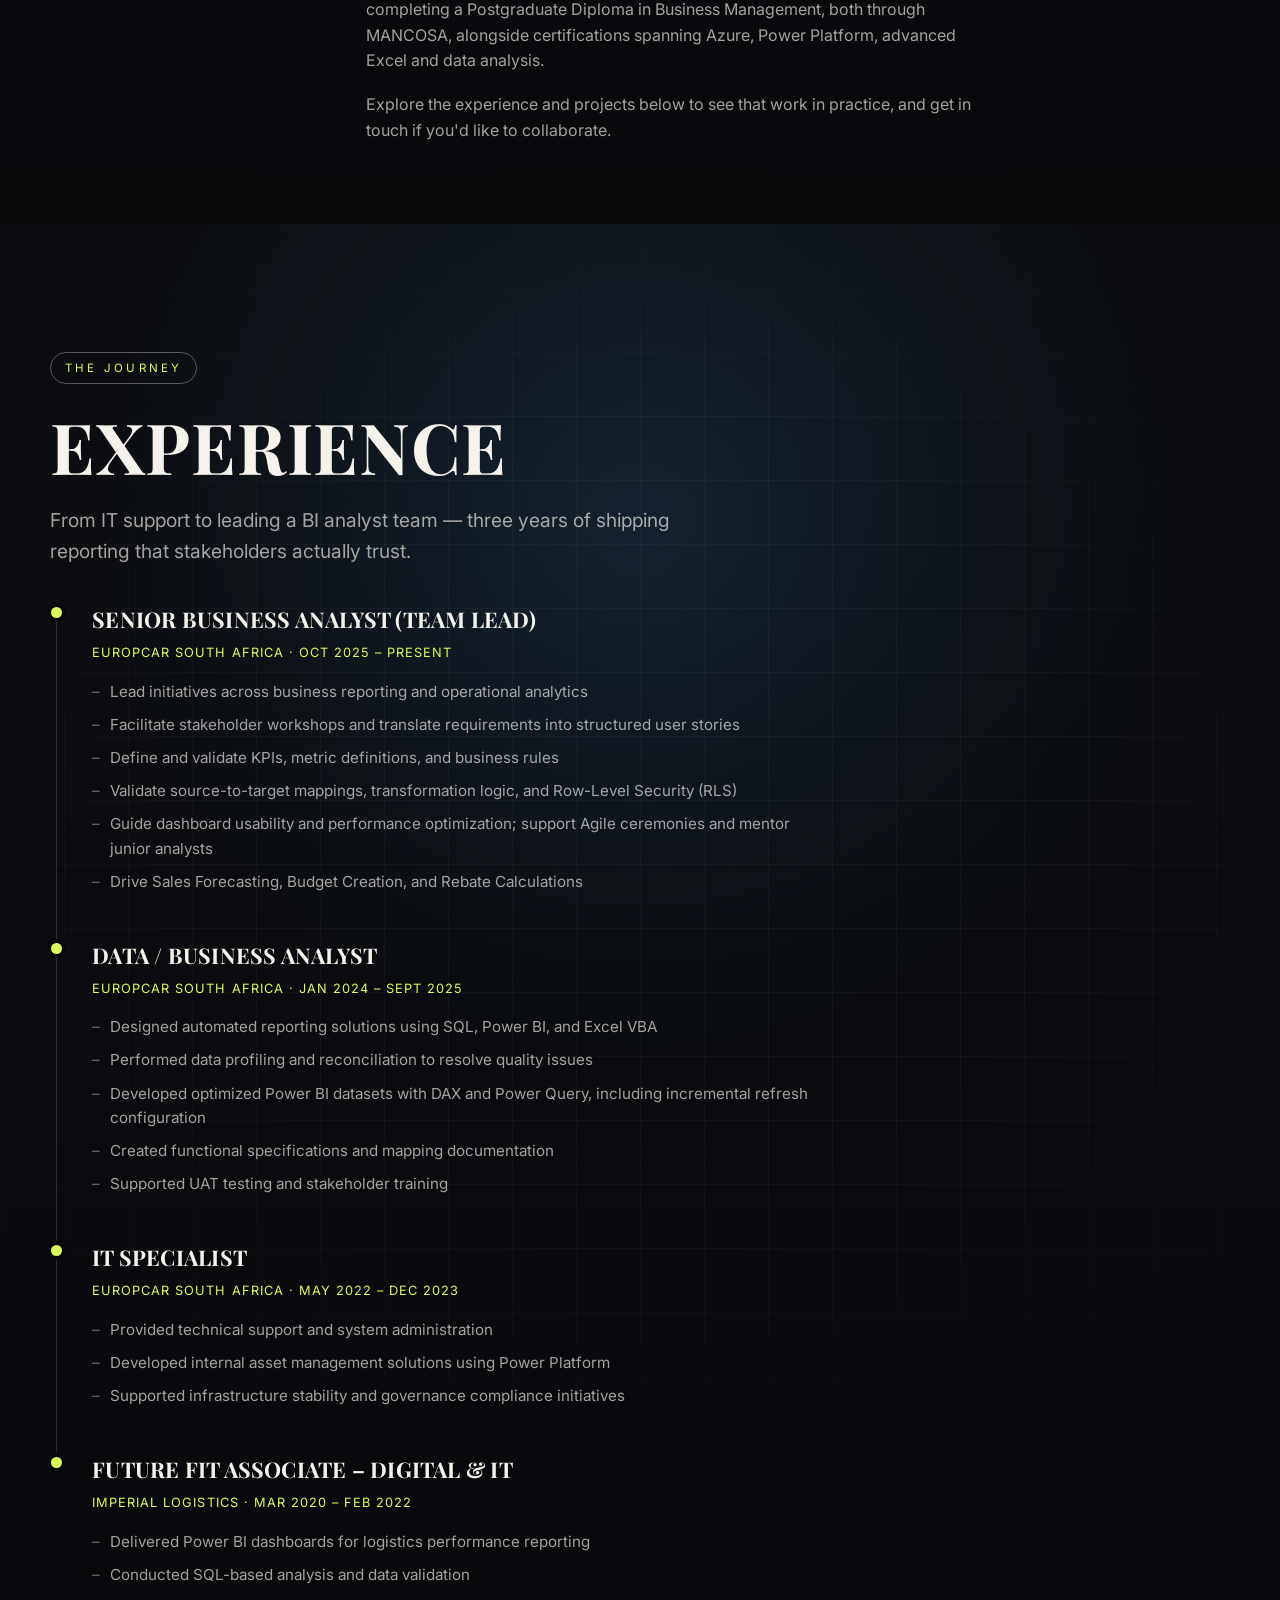
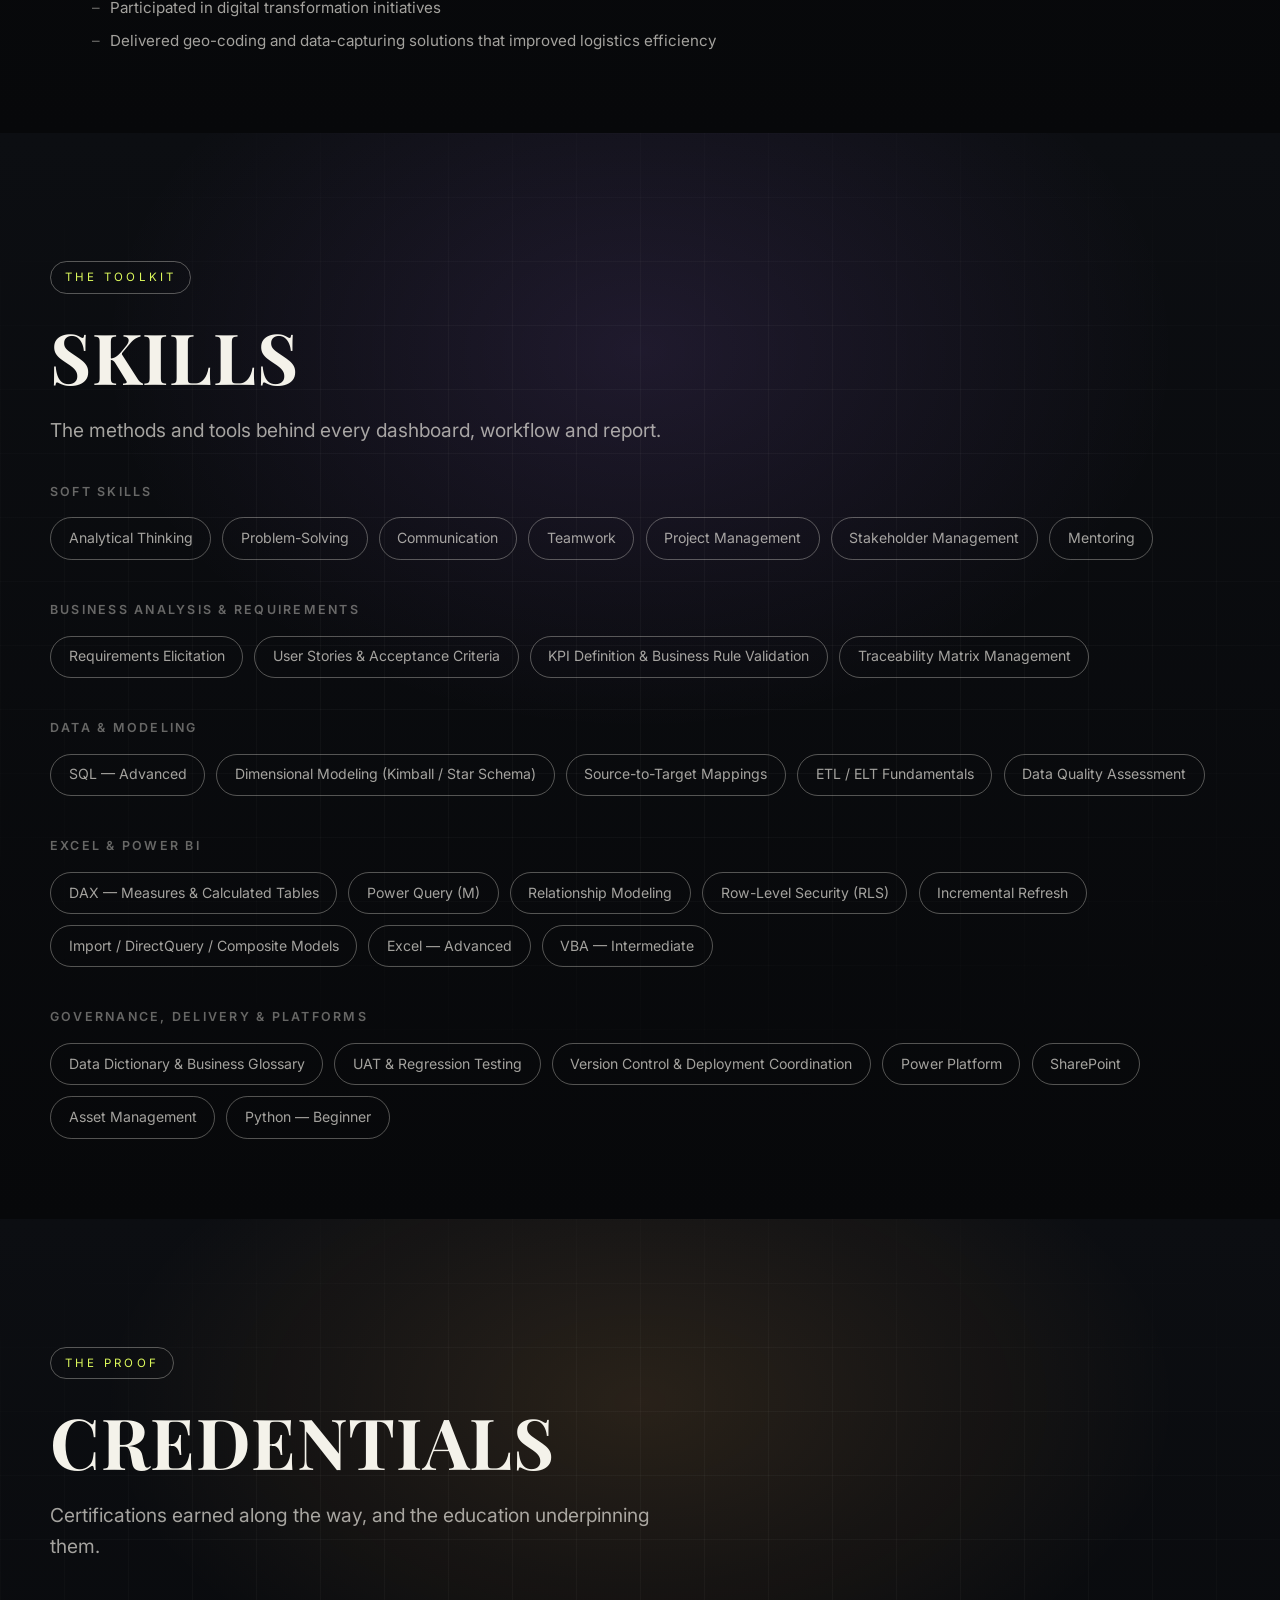
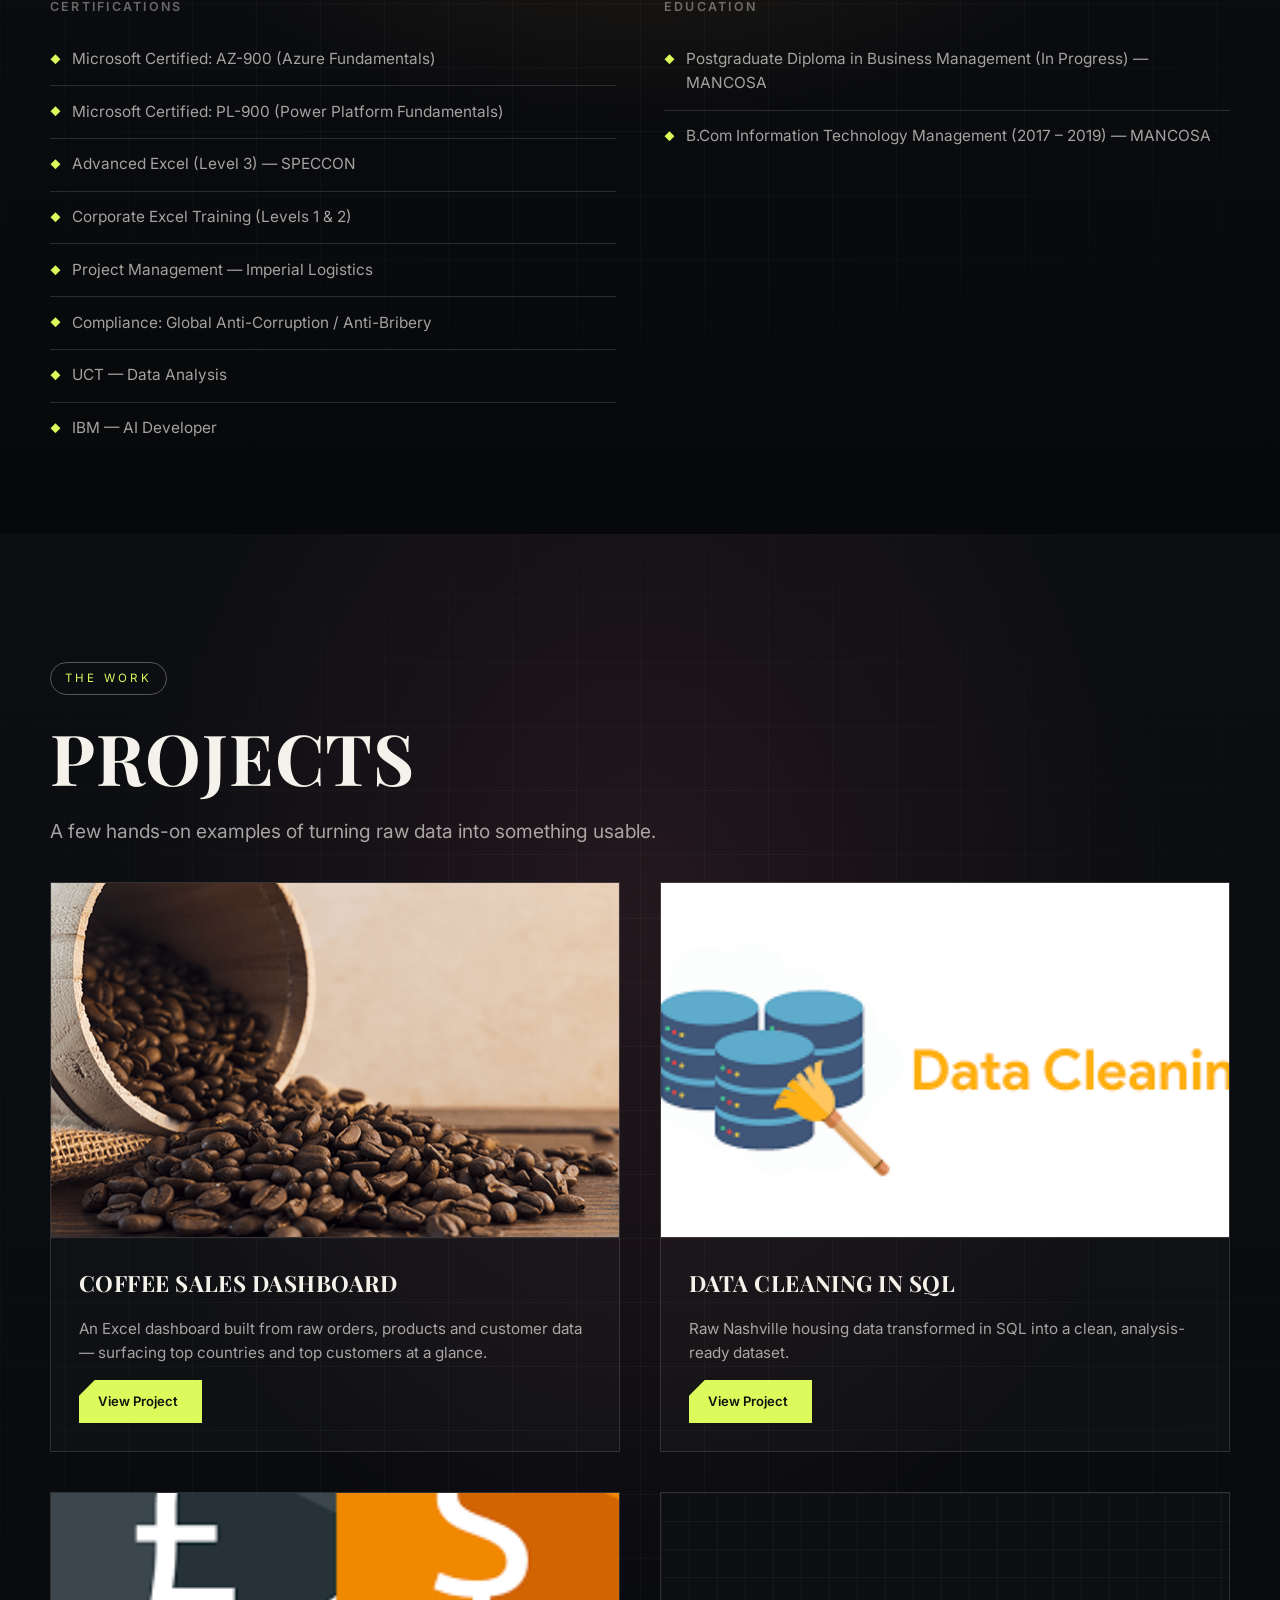
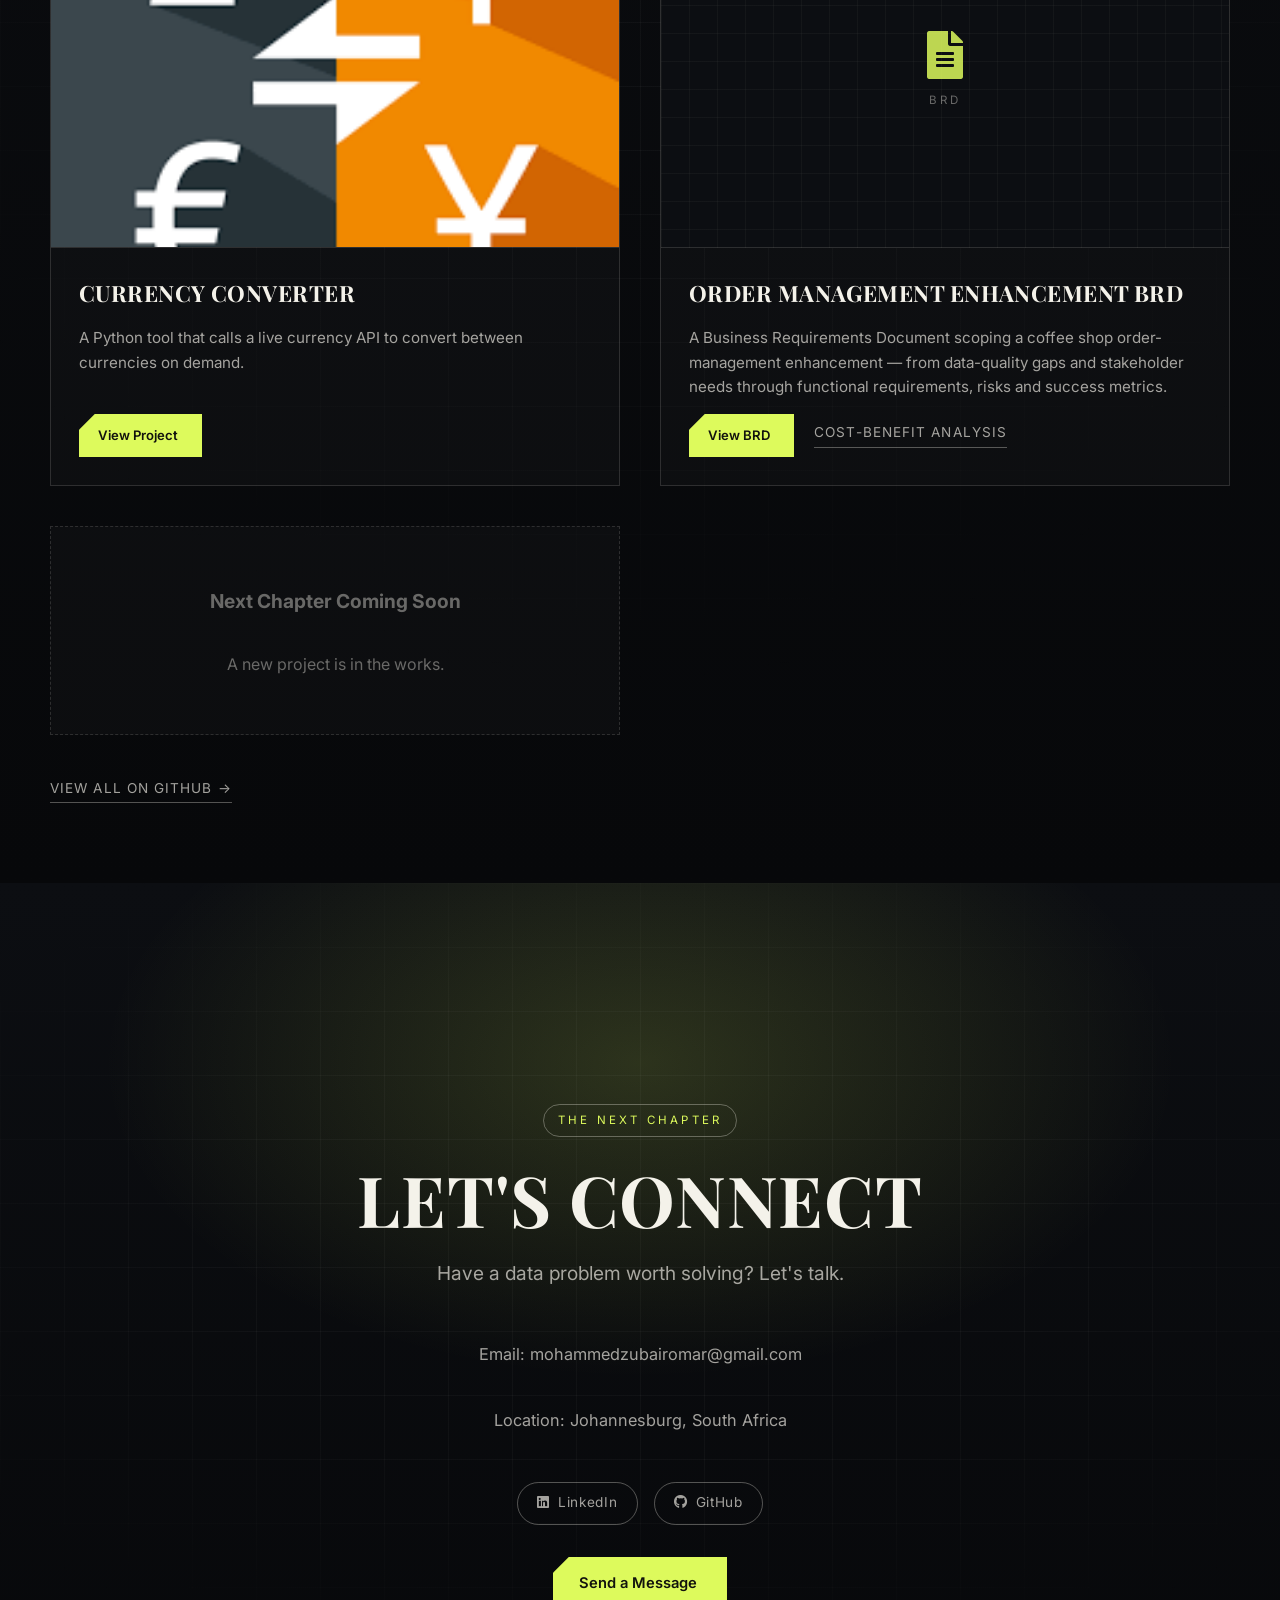
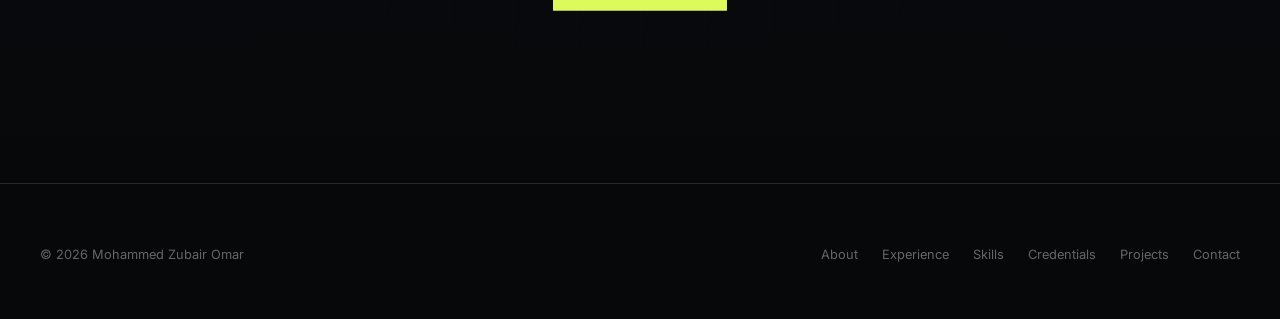
==== commit 210e4e71: "Add Order Management Enhancement BRD to Projects Adds the Business Requirements Document from portfo" ====
--- a/index.html
+++ b/index.html
@@ -286,6 +286,21 @@
 						</div>
 					</div>
 
+					<div class="project-card reveal">
+						<div class="project-thumb doc-thumb">
+							<span class="fas fa-file-alt" aria-hidden="true"></span>
+							<span class="doc-thumb-tag">BRD</span>
+						</div>
+						<div class="project-body">
+							<h3>Order Management Enhancement BRD</h3>
+							<p>A Business Requirements Document scoping a coffee shop order-management enhancement &mdash; from data-quality gaps and stakeholder needs through functional requirements, risks and success metrics.</p>
+							<div class="actions-row" style="gap: 1.25rem;">
+								<a href="https://github.com/MohammedZubairOmar/PortfolioProjects/blob/main/BRD%20-%20Coffee%20Shop%20Order%20Management%20Enhancement.md" class="btn-ribbon">View BRD</a>
+								<a href="https://github.com/MohammedZubairOmar/PortfolioProjects/blob/main/Cost-Benefit%20Analysis%20-%20Order%20Management%20System%20Enhancement.xlsx" class="btn-ghost">Cost-Benefit Analysis</a>
+							</div>
+						</div>
+					</div>
+
 					<div class="project-card is-placeholder reveal">
 						<h3>Next Chapter Coming Soon</h3>
 						<p>A new project is in the works.</p>
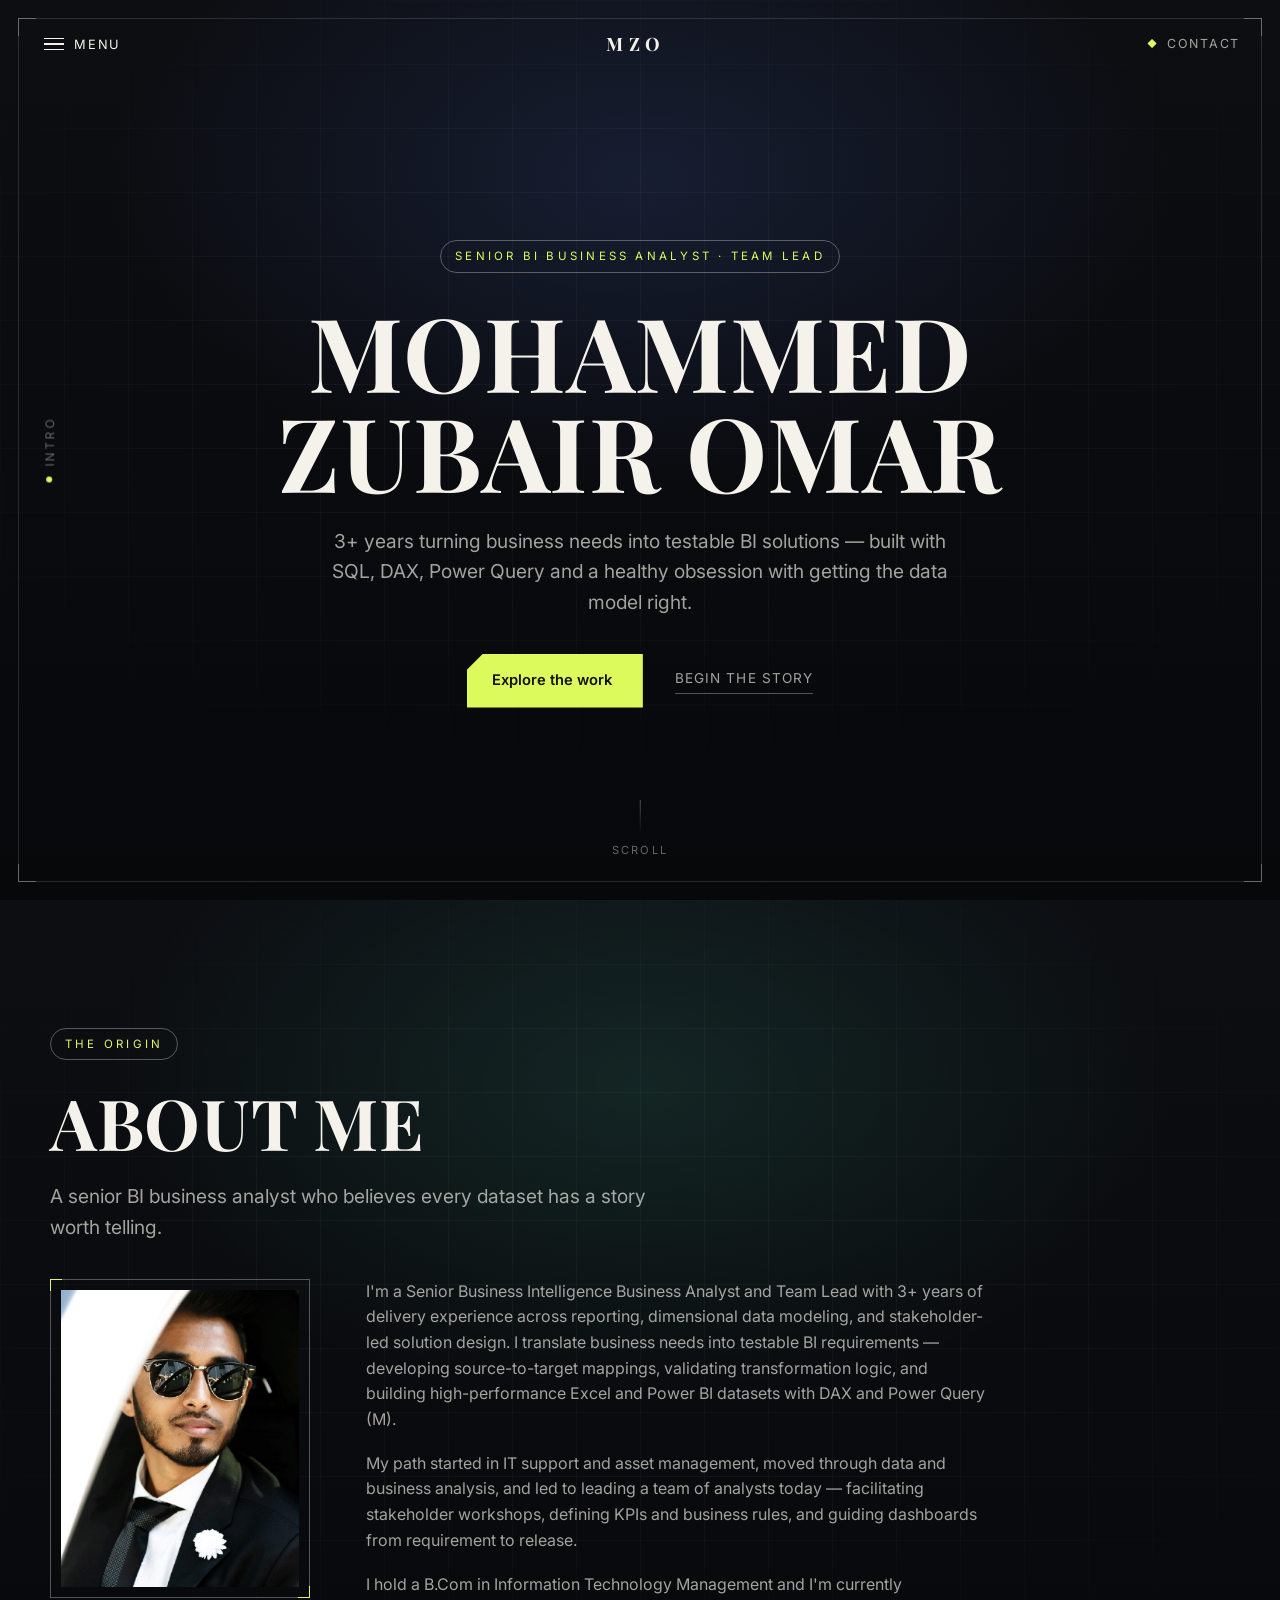
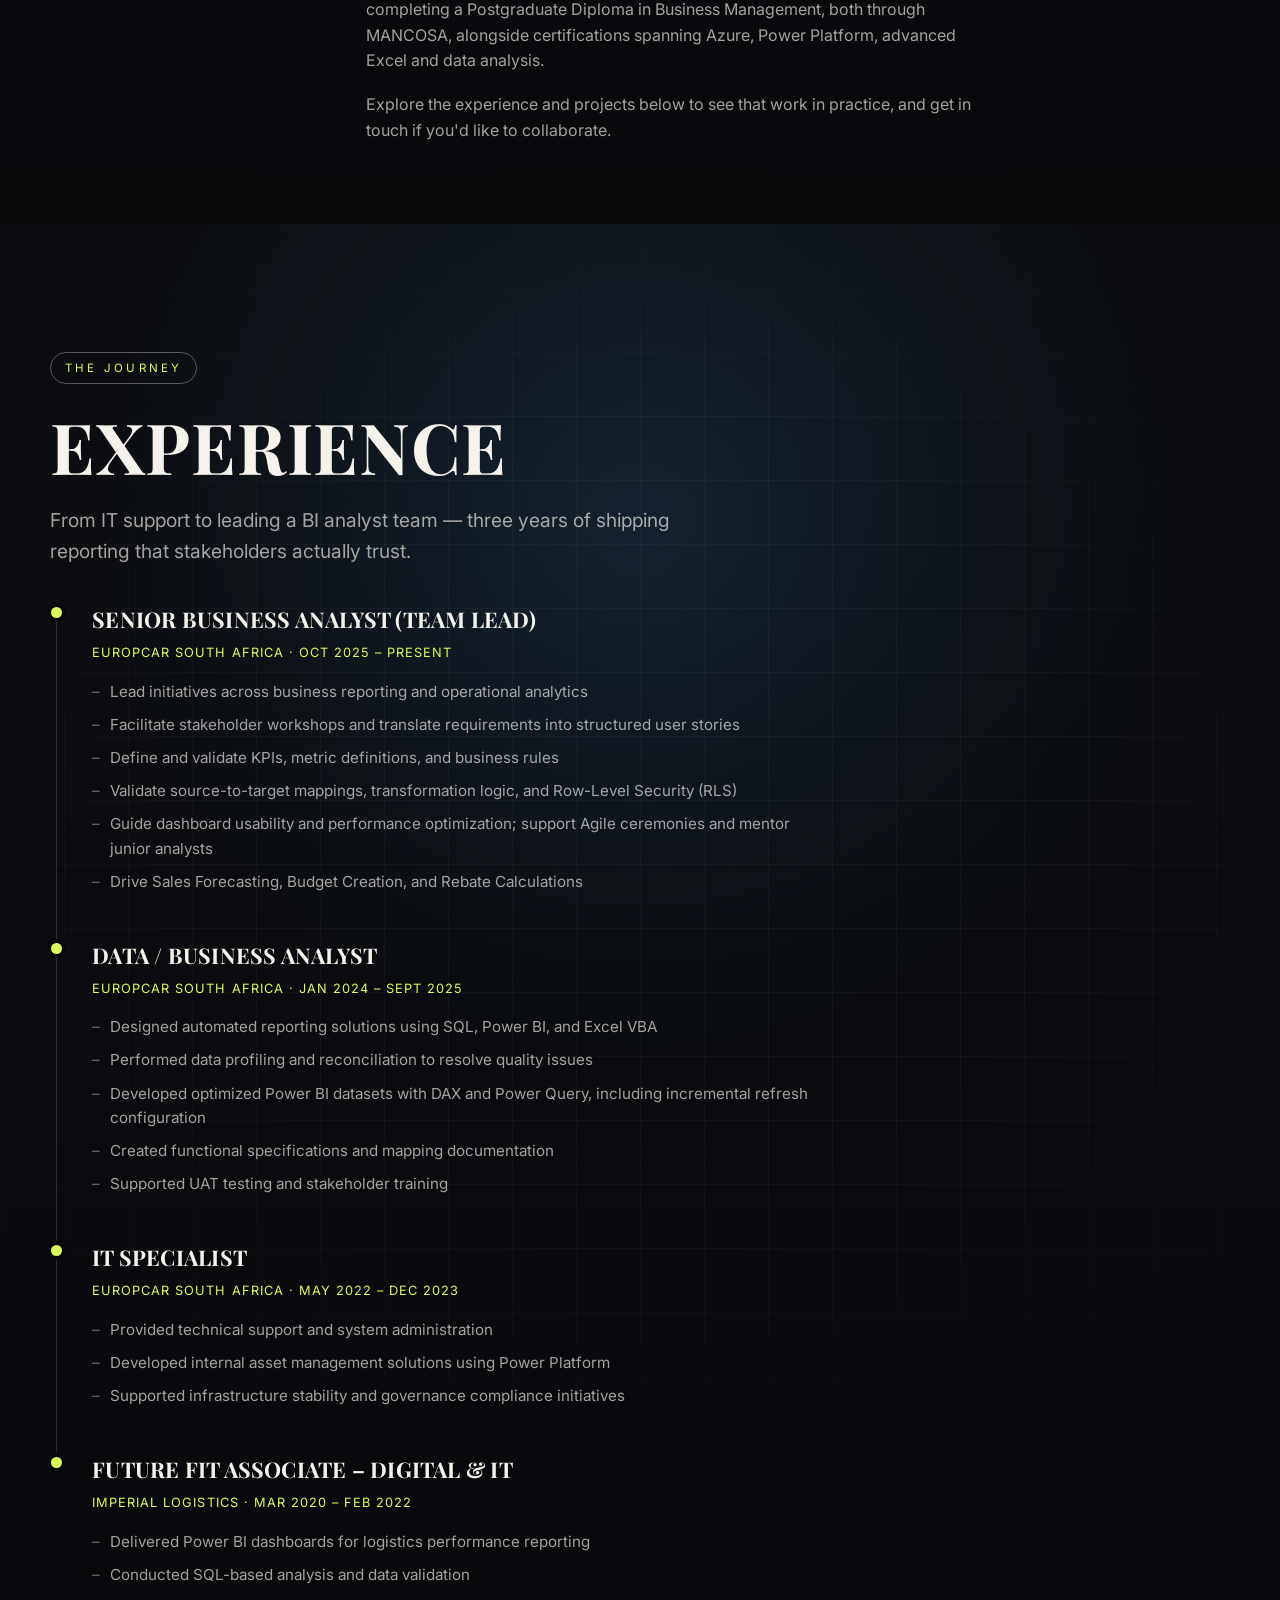
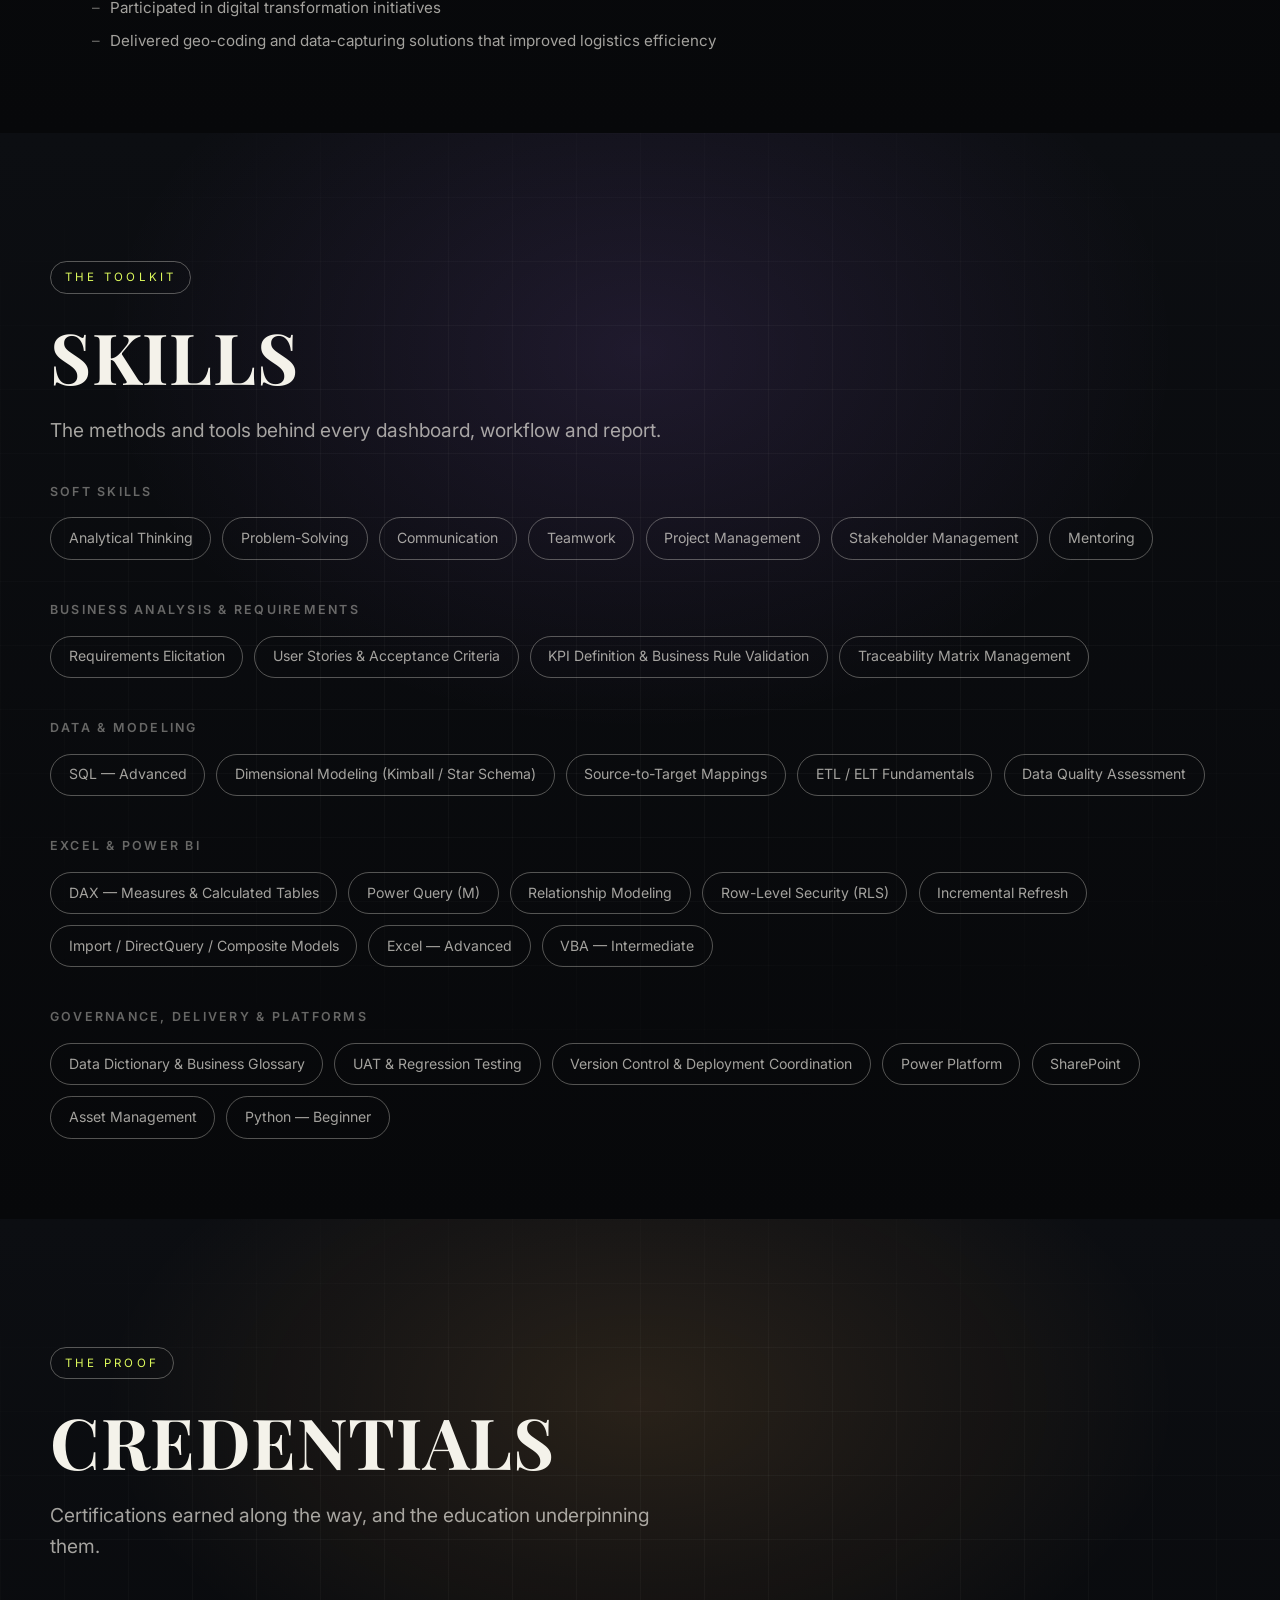
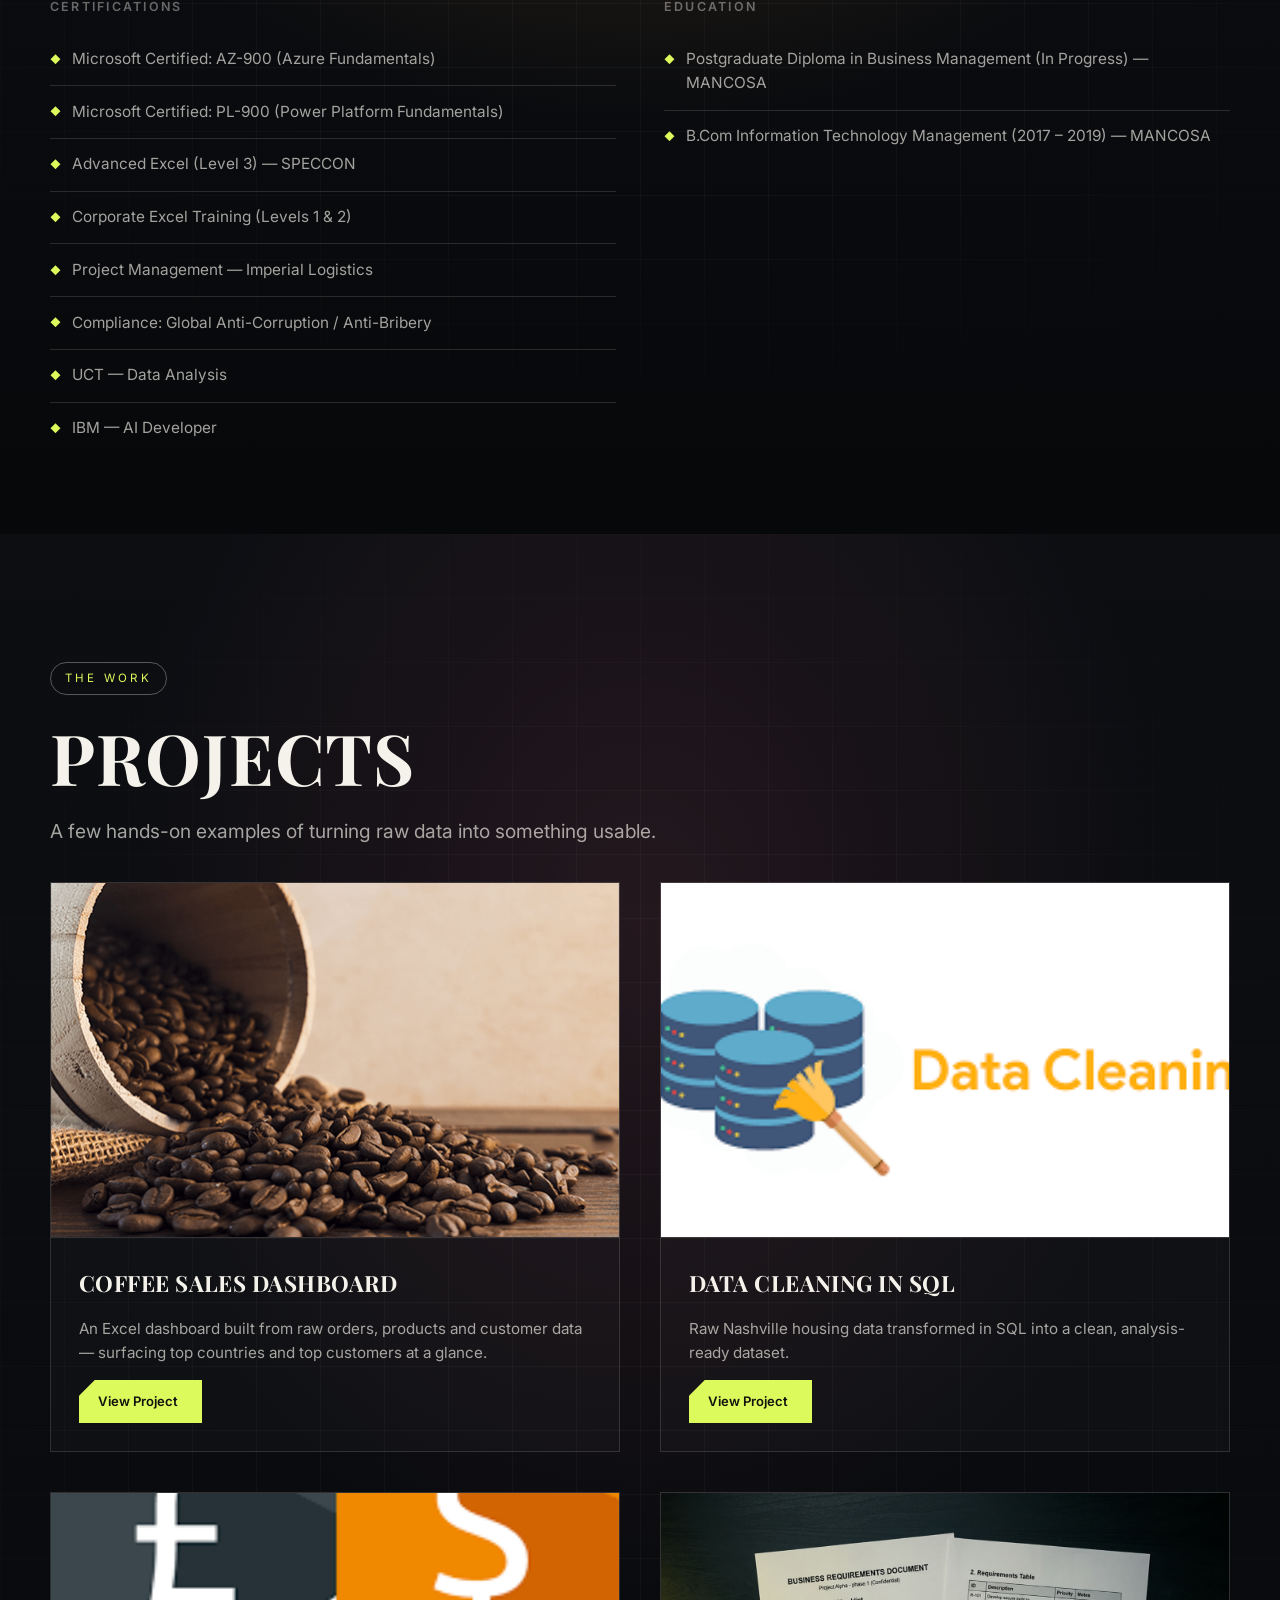
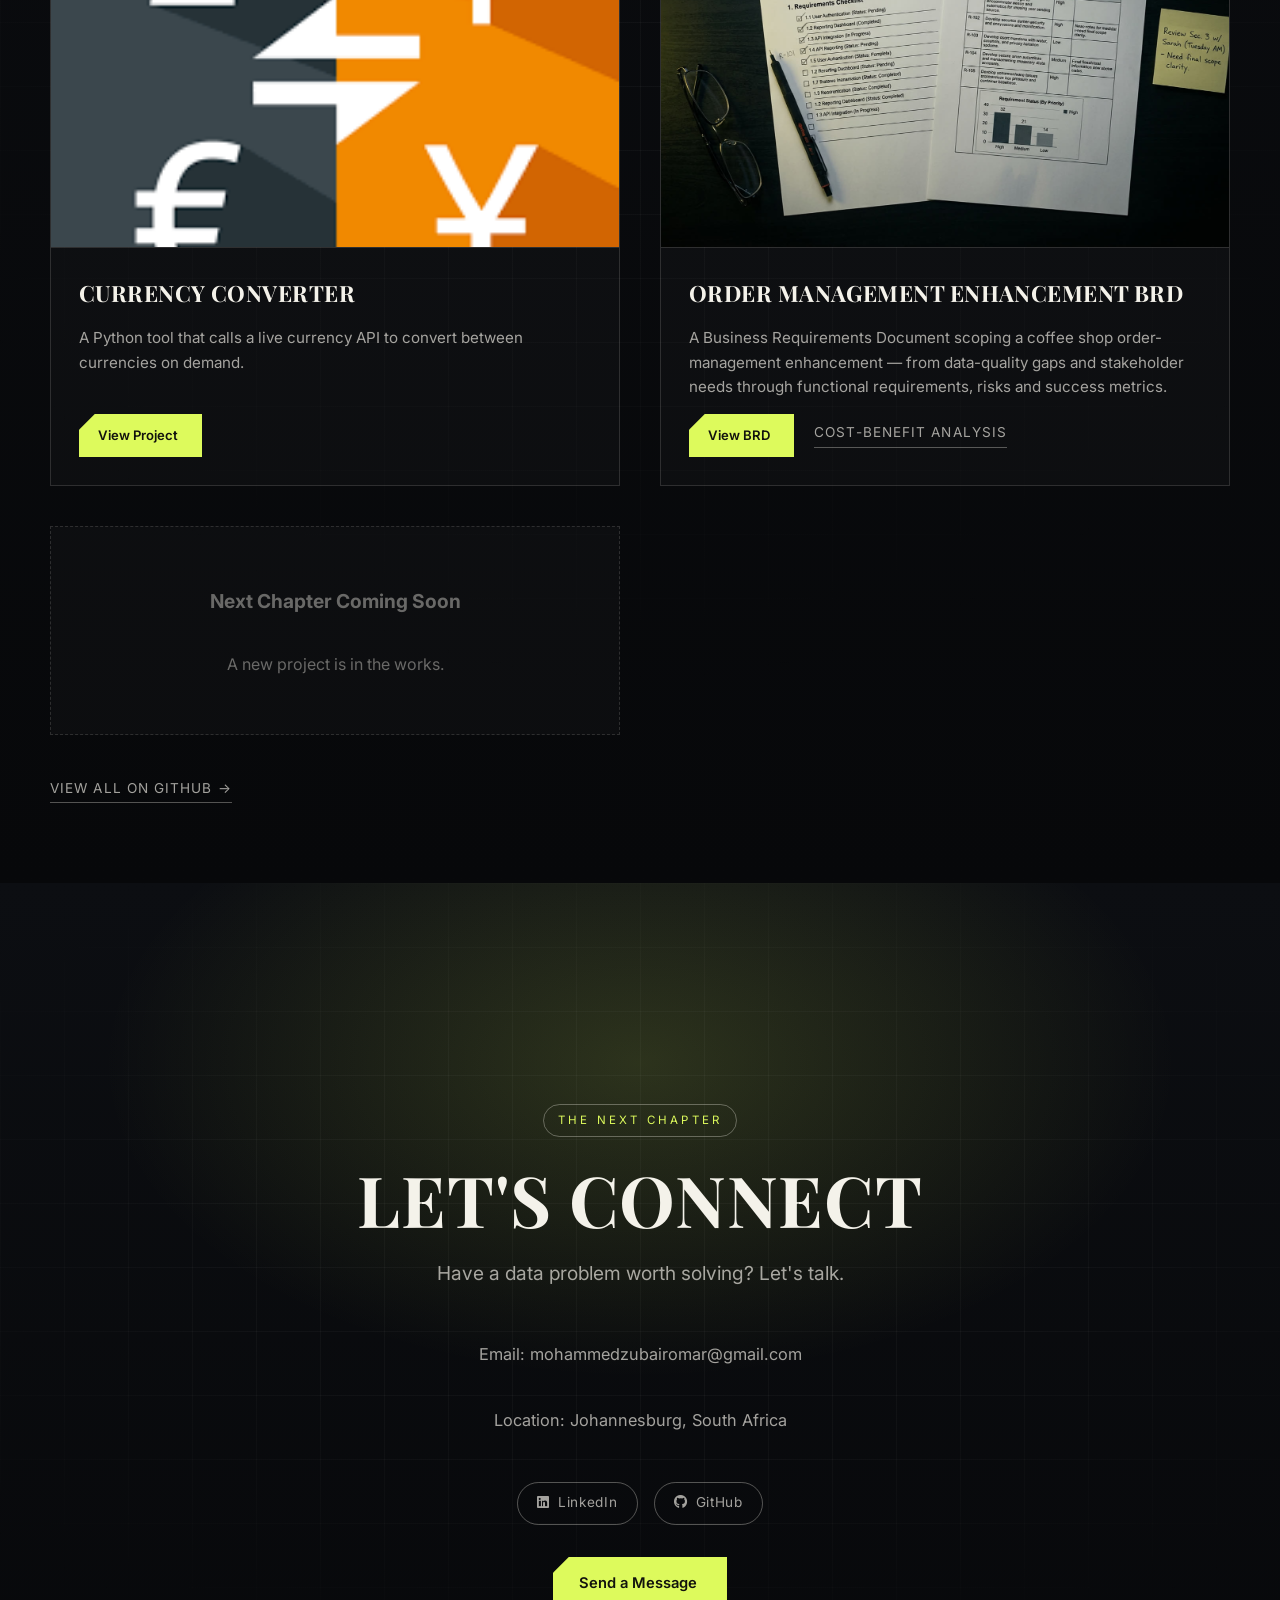
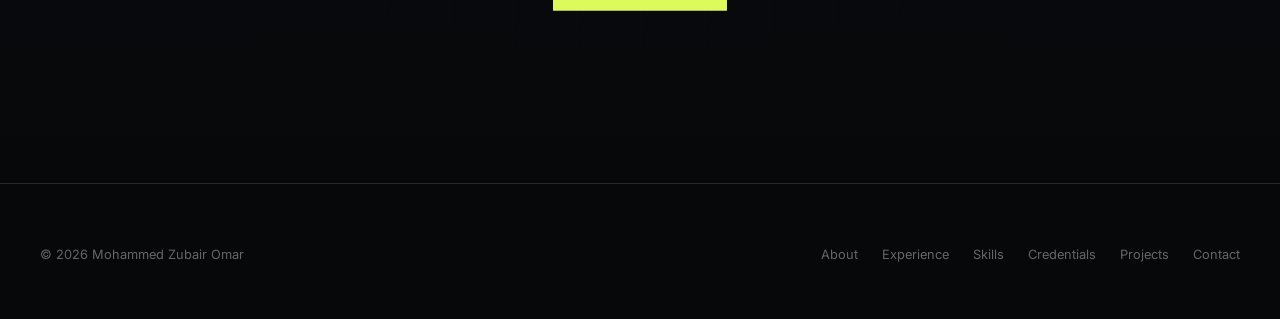
==== commit 06e894b4: "Add custom thumbnail for the BRD project card Replaces the CSS icon placeholder with a generated pho" ====
--- a/index.html
+++ b/index.html
@@ -287,10 +287,7 @@
 					</div>
 
 					<div class="project-card reveal">
-						<div class="project-thumb doc-thumb">
-							<span class="fas fa-file-alt" aria-hidden="true"></span>
-							<span class="doc-thumb-tag">BRD</span>
-						</div>
+						<div class="project-thumb"><img src="images/BRD-thumbnail.jpg" alt="Order Management Enhancement BRD" /></div>
 						<div class="project-body">
 							<h3>Order Management Enhancement BRD</h3>
 							<p>A Business Requirements Document scoping a coffee shop order-management enhancement &mdash; from data-quality gaps and stakeholder needs through functional requirements, risks and success metrics.</p>
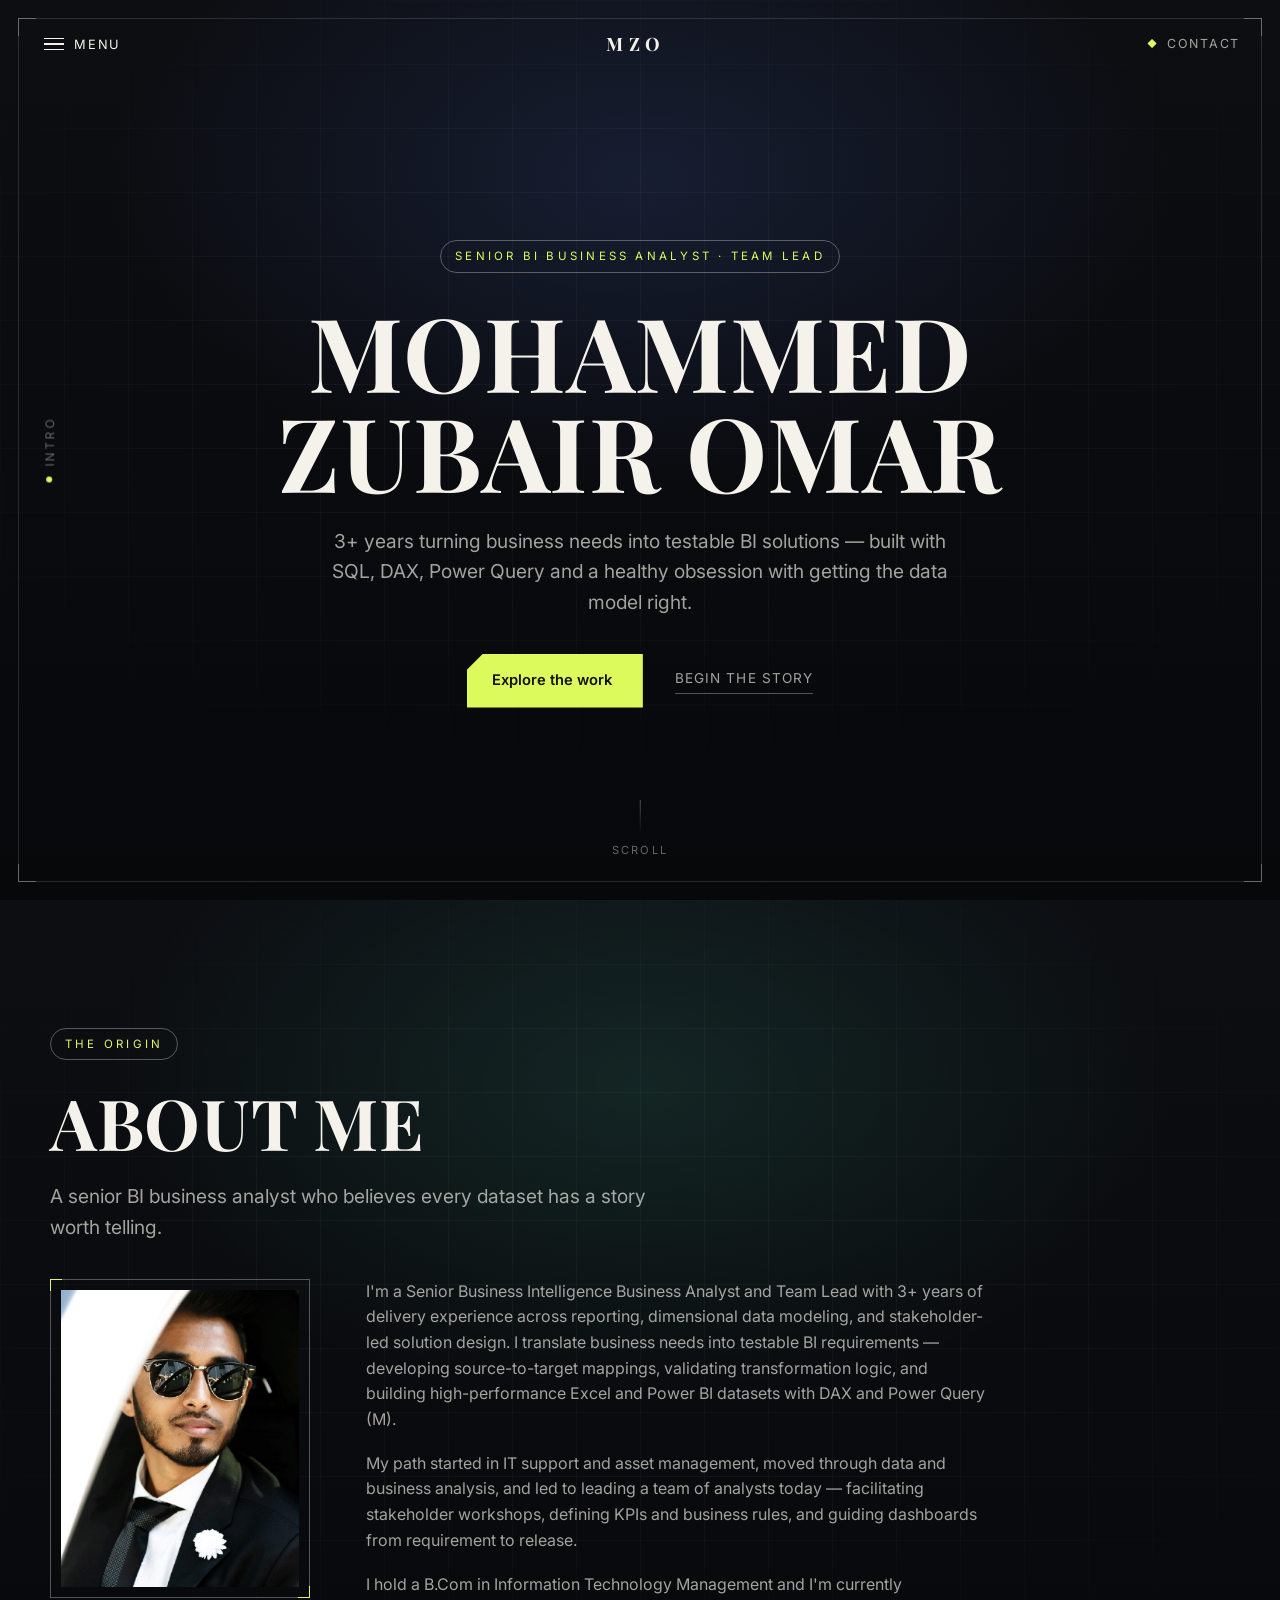
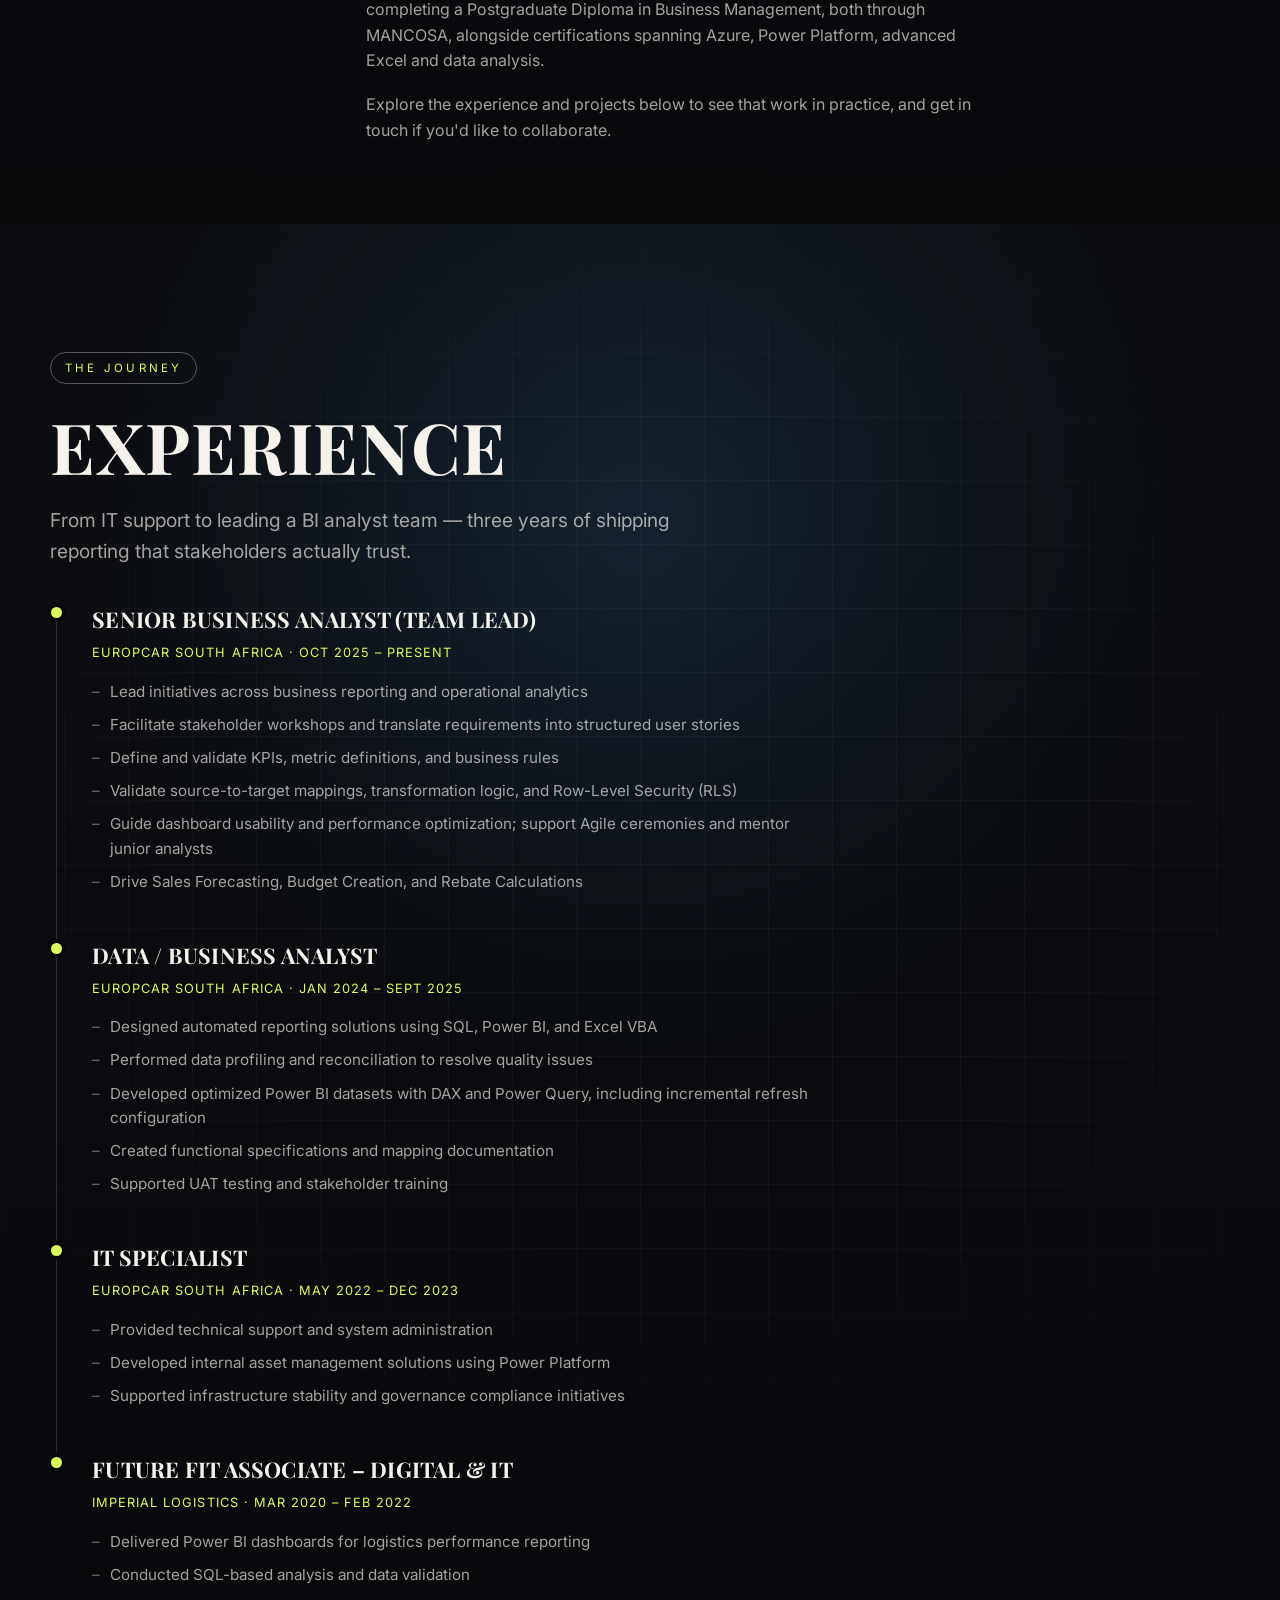
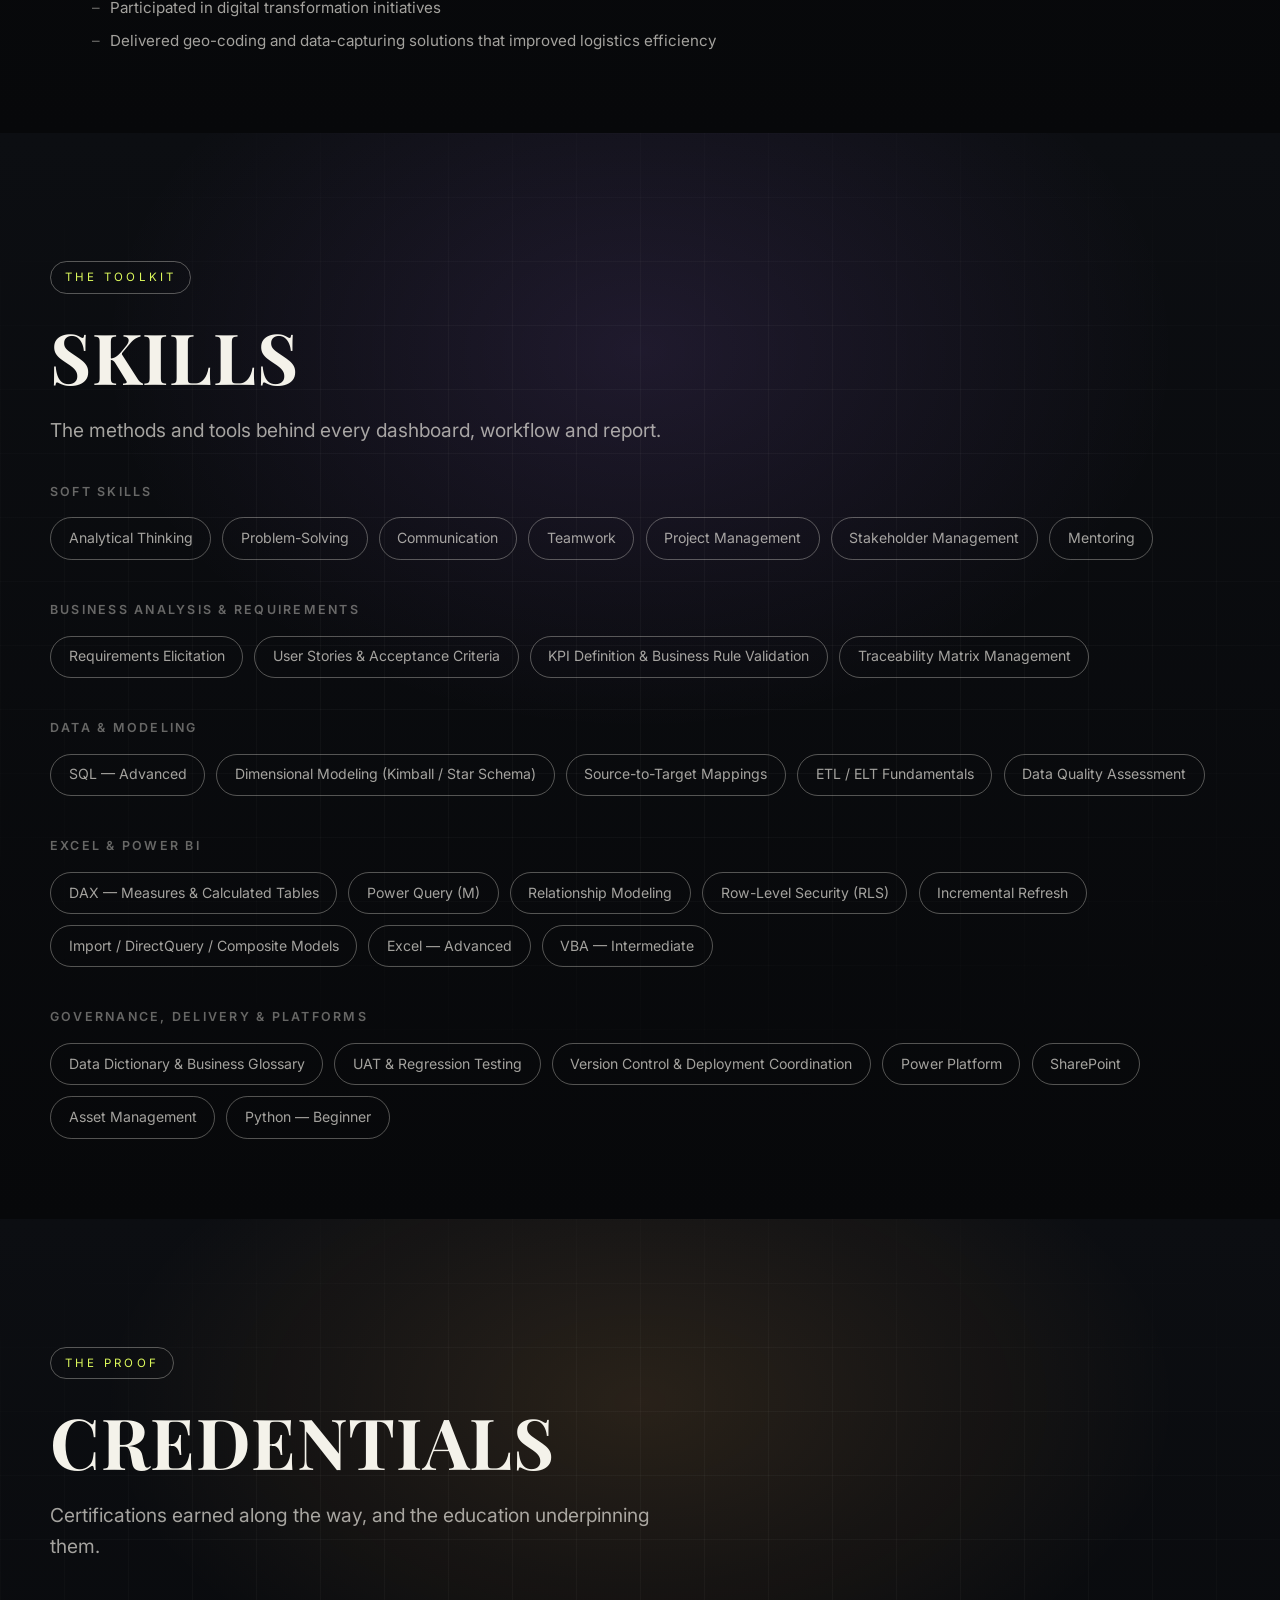
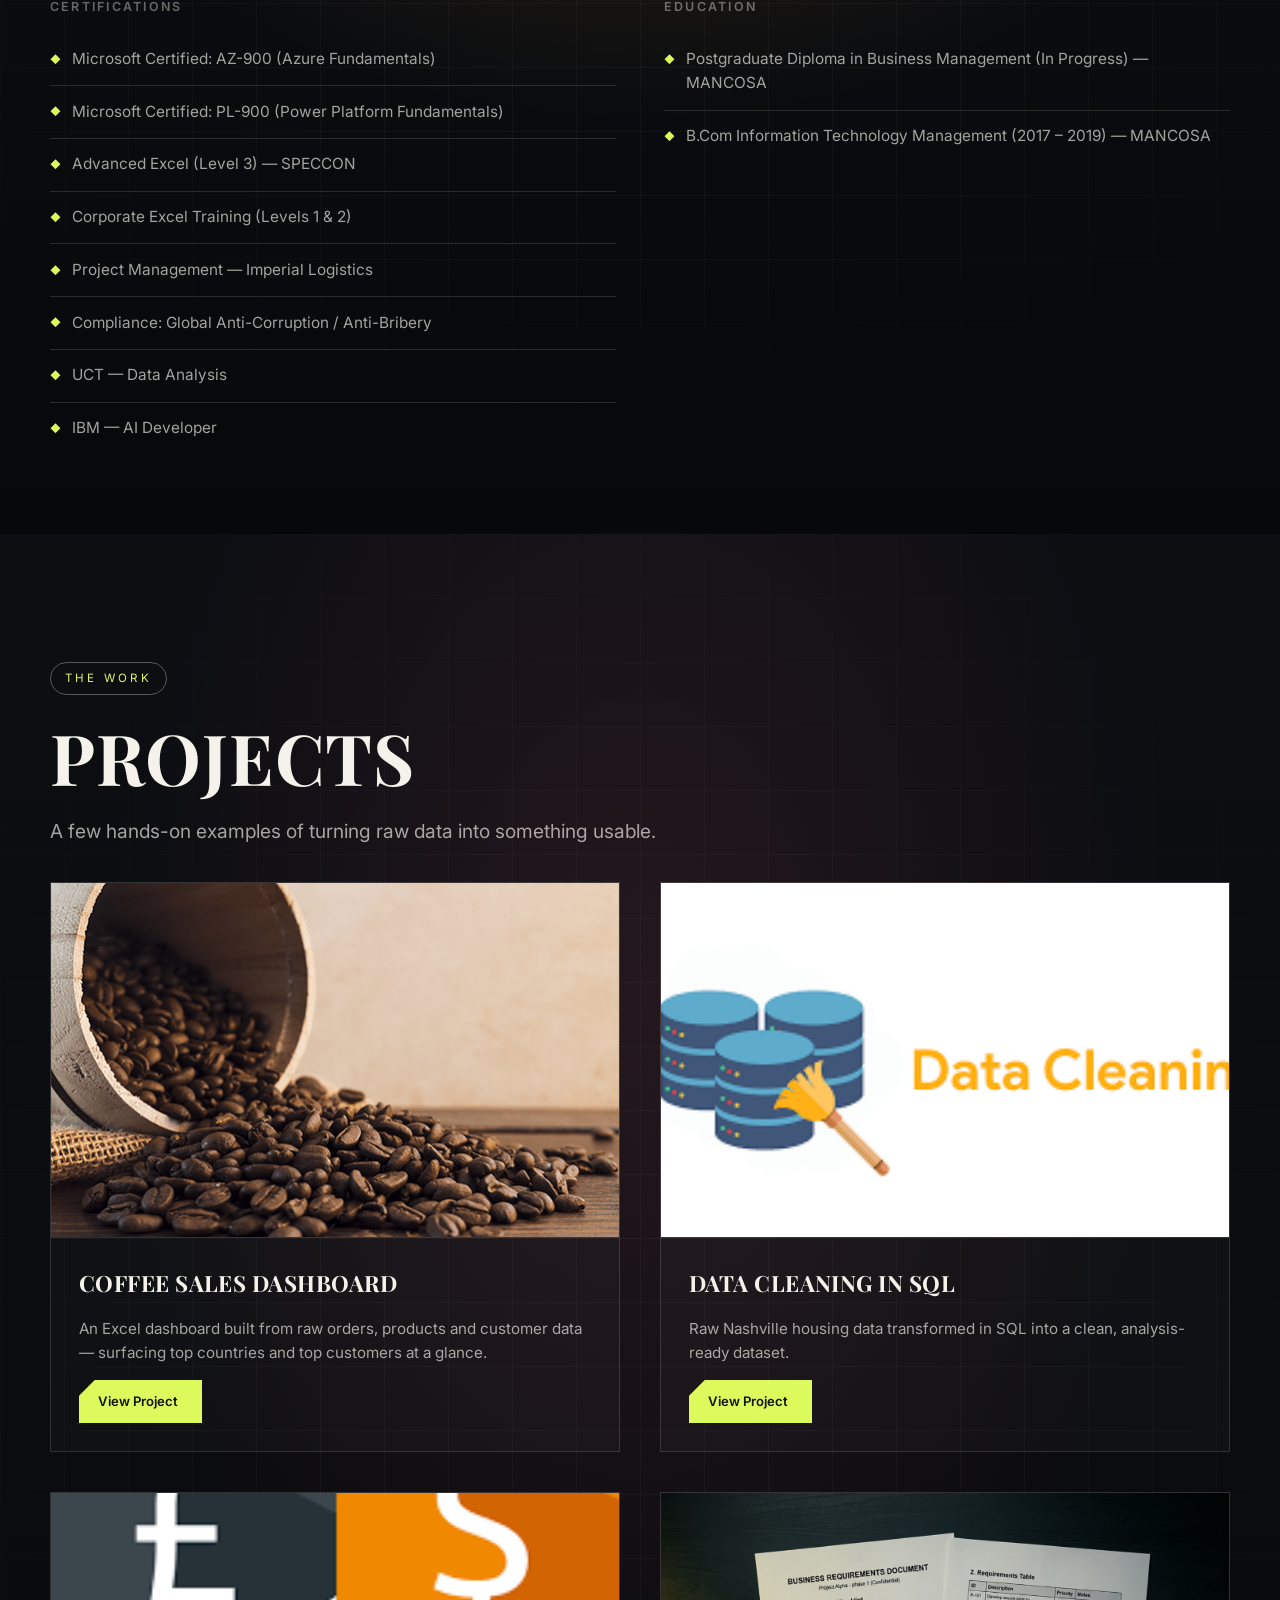
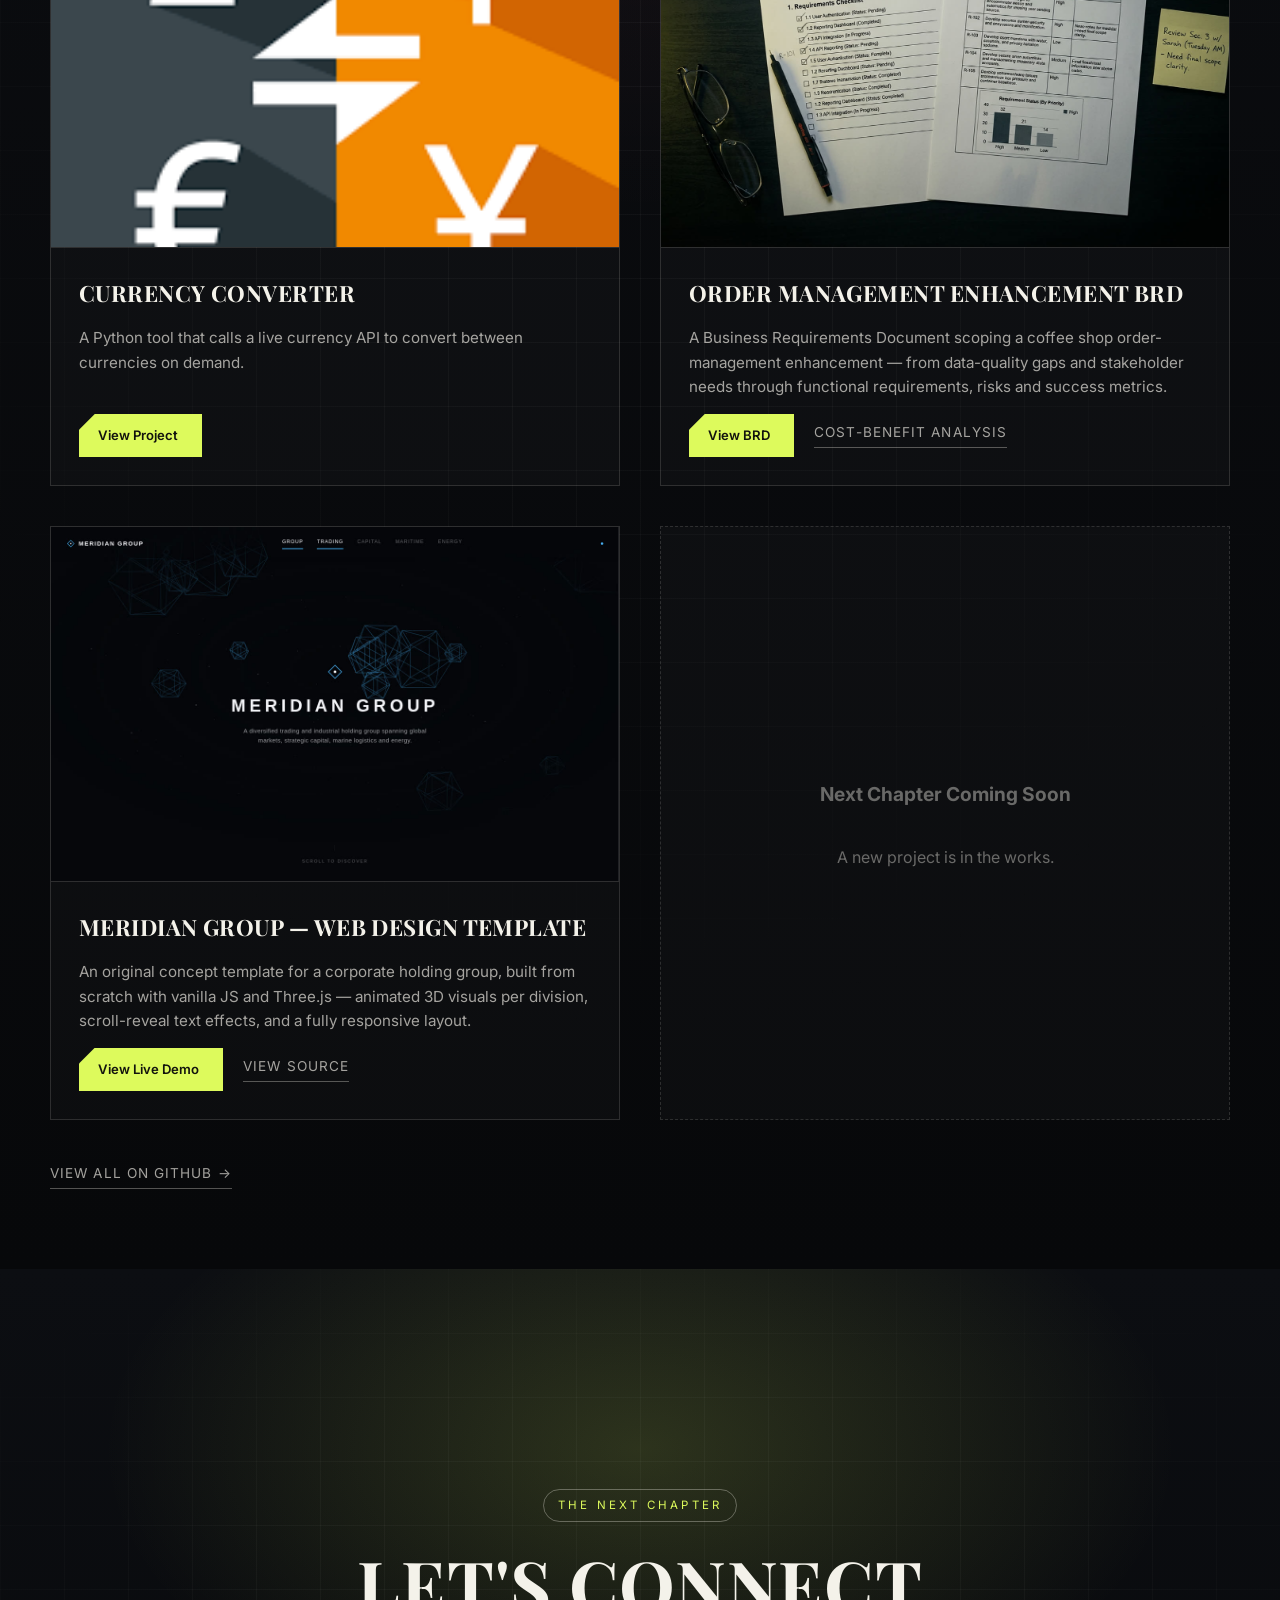
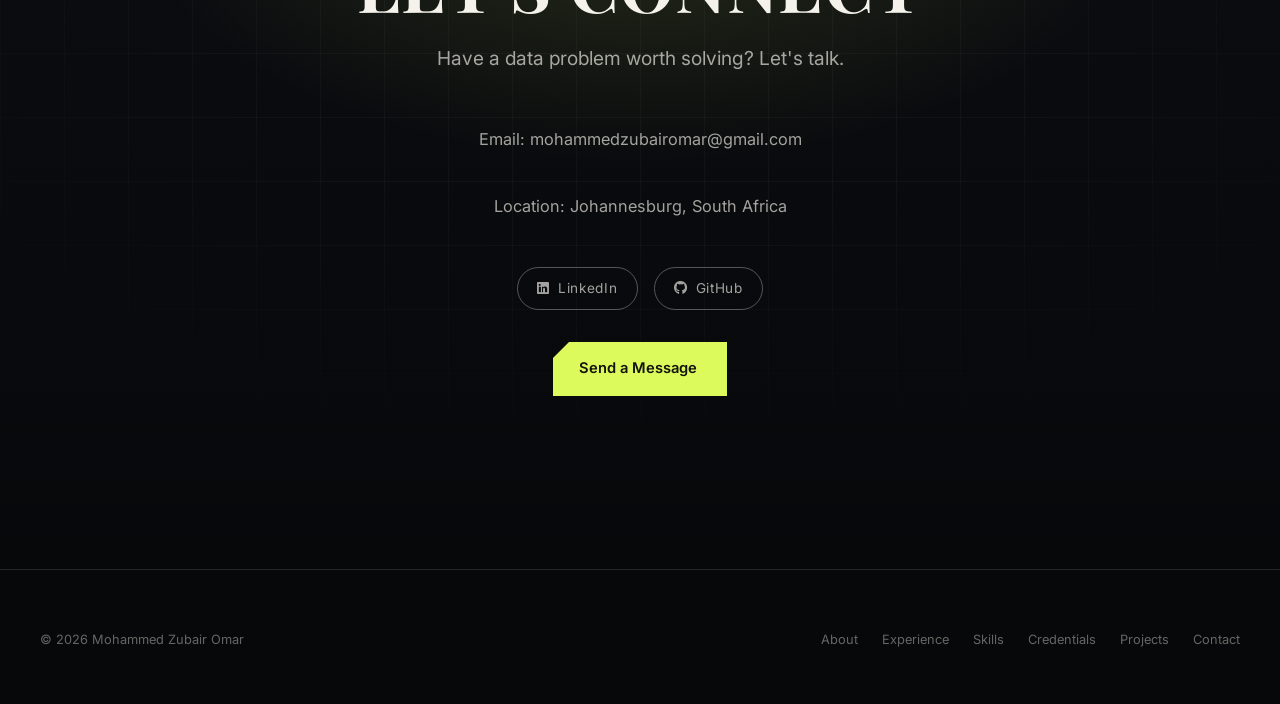
==== commit a9f59e22: "Add Meridian Group: an original web design concept template A self-contained, from-scratch demo site" ====
--- a/index.html
+++ b/index.html
@@ -298,6 +298,18 @@
 						</div>
 					</div>
 
+					<div class="project-card reveal">
+						<div class="project-thumb"><img src="images/Meridian-Group-thumbnail.jpg" alt="Meridian Group concept template" /></div>
+						<div class="project-body">
+							<h3>Meridian Group &mdash; Web Design Template</h3>
+							<p>An original concept template for a corporate holding group, built from scratch with vanilla JS and Three.js &mdash; animated 3D visuals per division, scroll-reveal text effects, and a fully responsive layout.</p>
+							<div class="actions-row" style="gap: 1.25rem;">
+								<a href="projects/meridian-group/index.html" class="btn-ribbon">View Live Demo</a>
+								<a href="https://github.com/MohammedZubairOmar/MZOmar.github.io/tree/main/projects/meridian-group" class="btn-ghost">View Source</a>
+							</div>
+						</div>
+					</div>
+
 					<div class="project-card is-placeholder reveal">
 						<h3>Next Chapter Coming Soon</h3>
 						<p>A new project is in the works.</p>
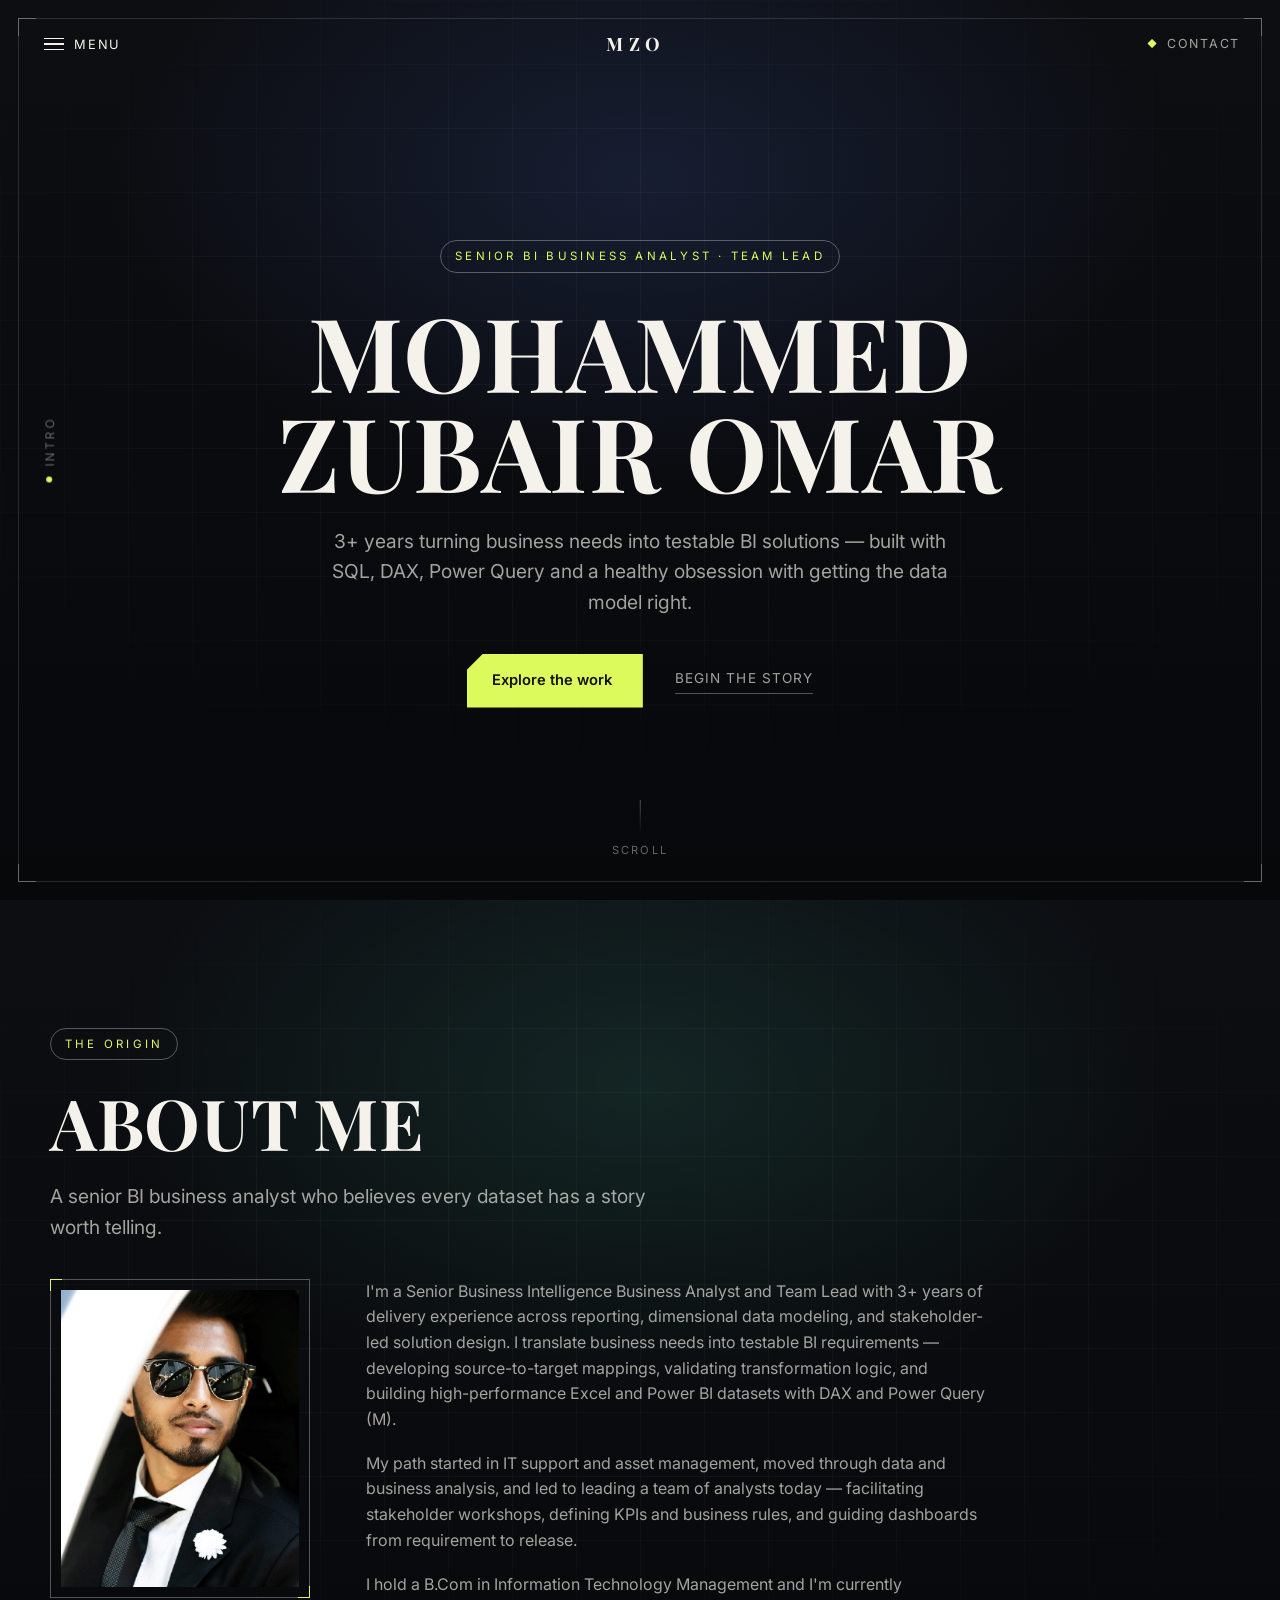
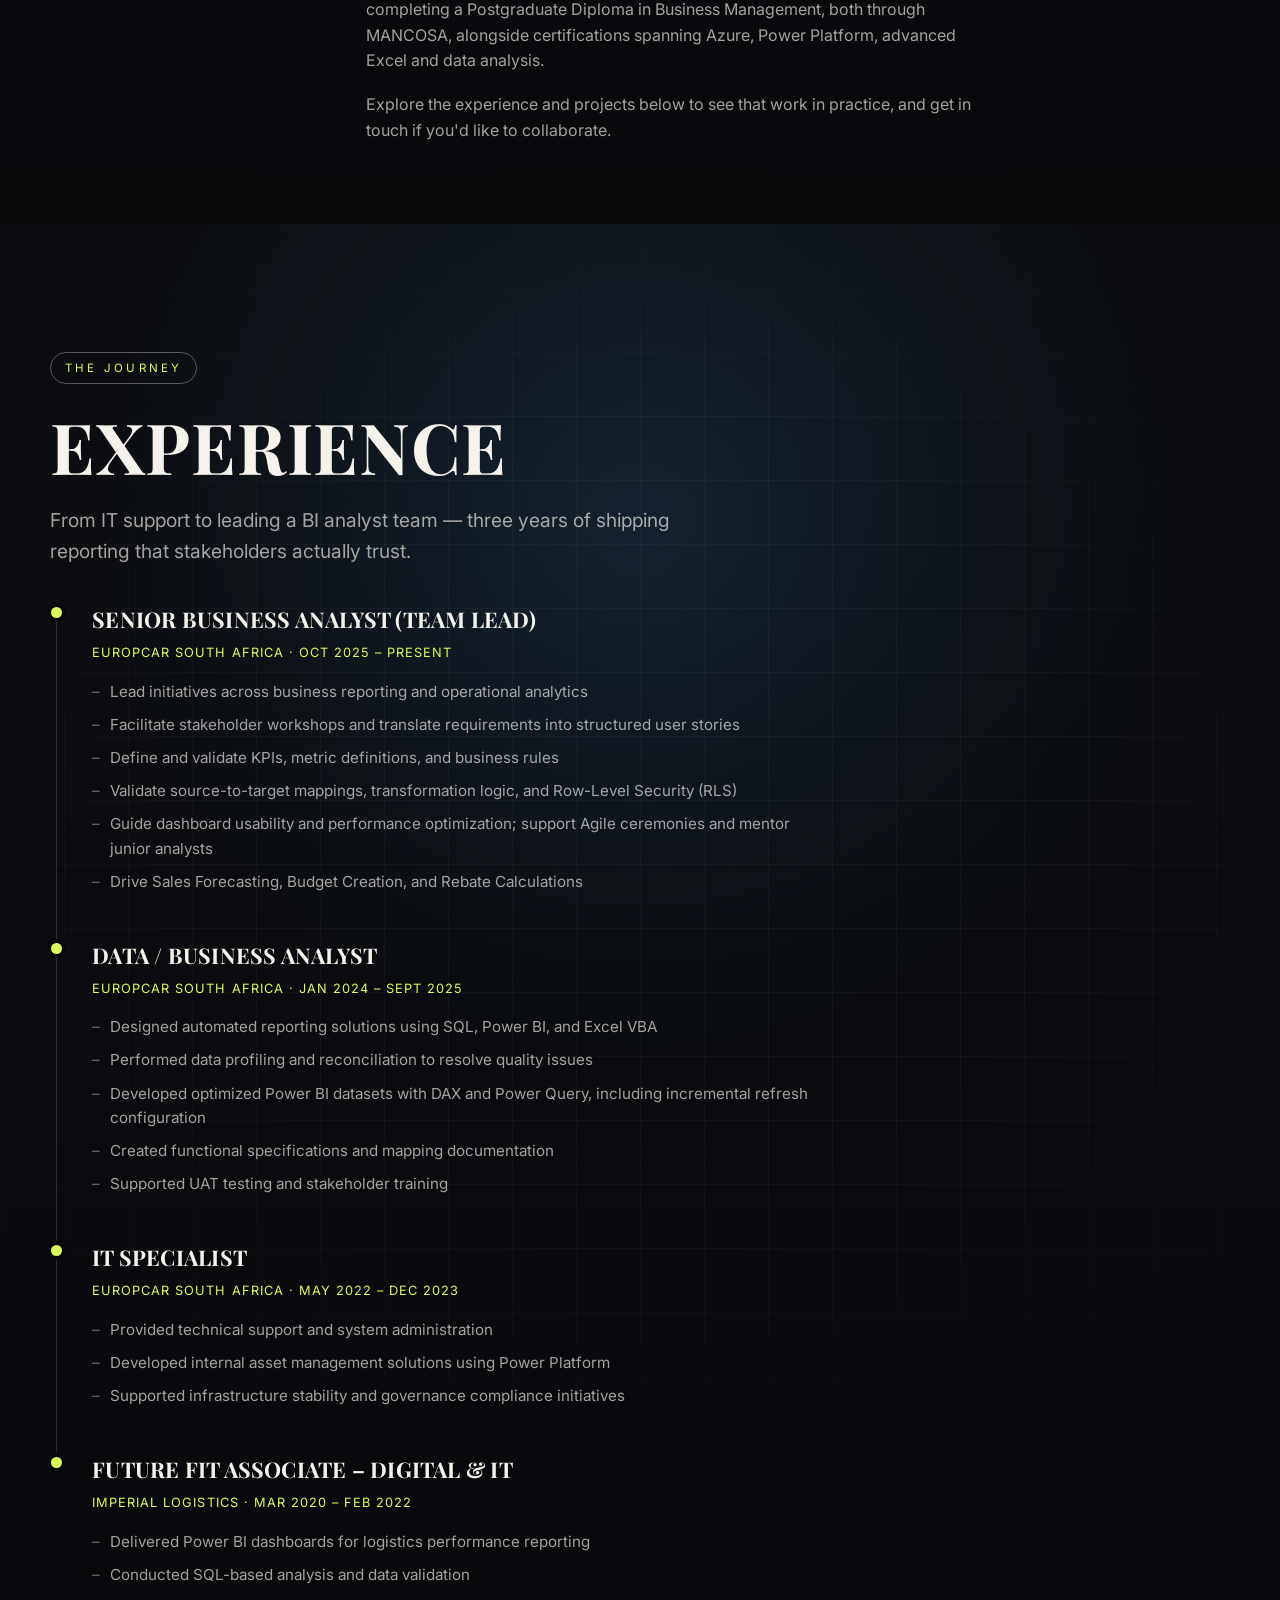
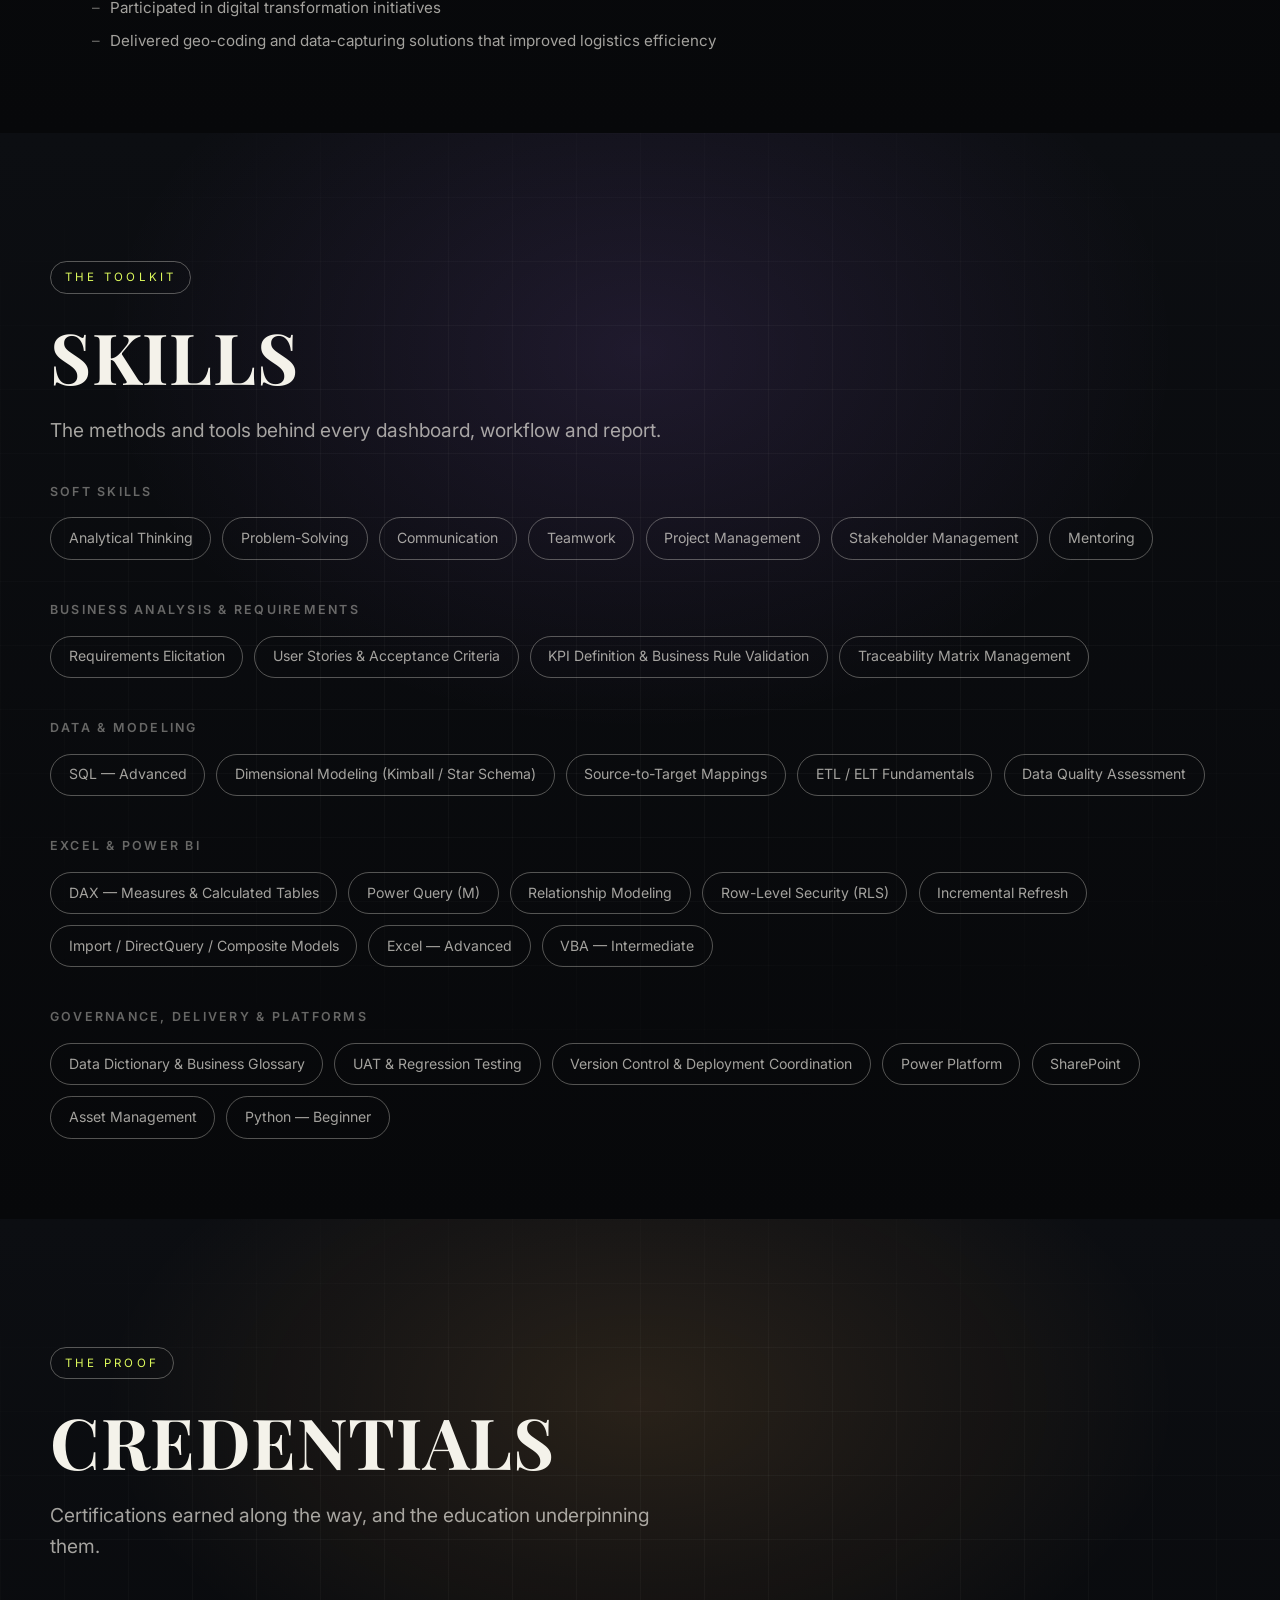
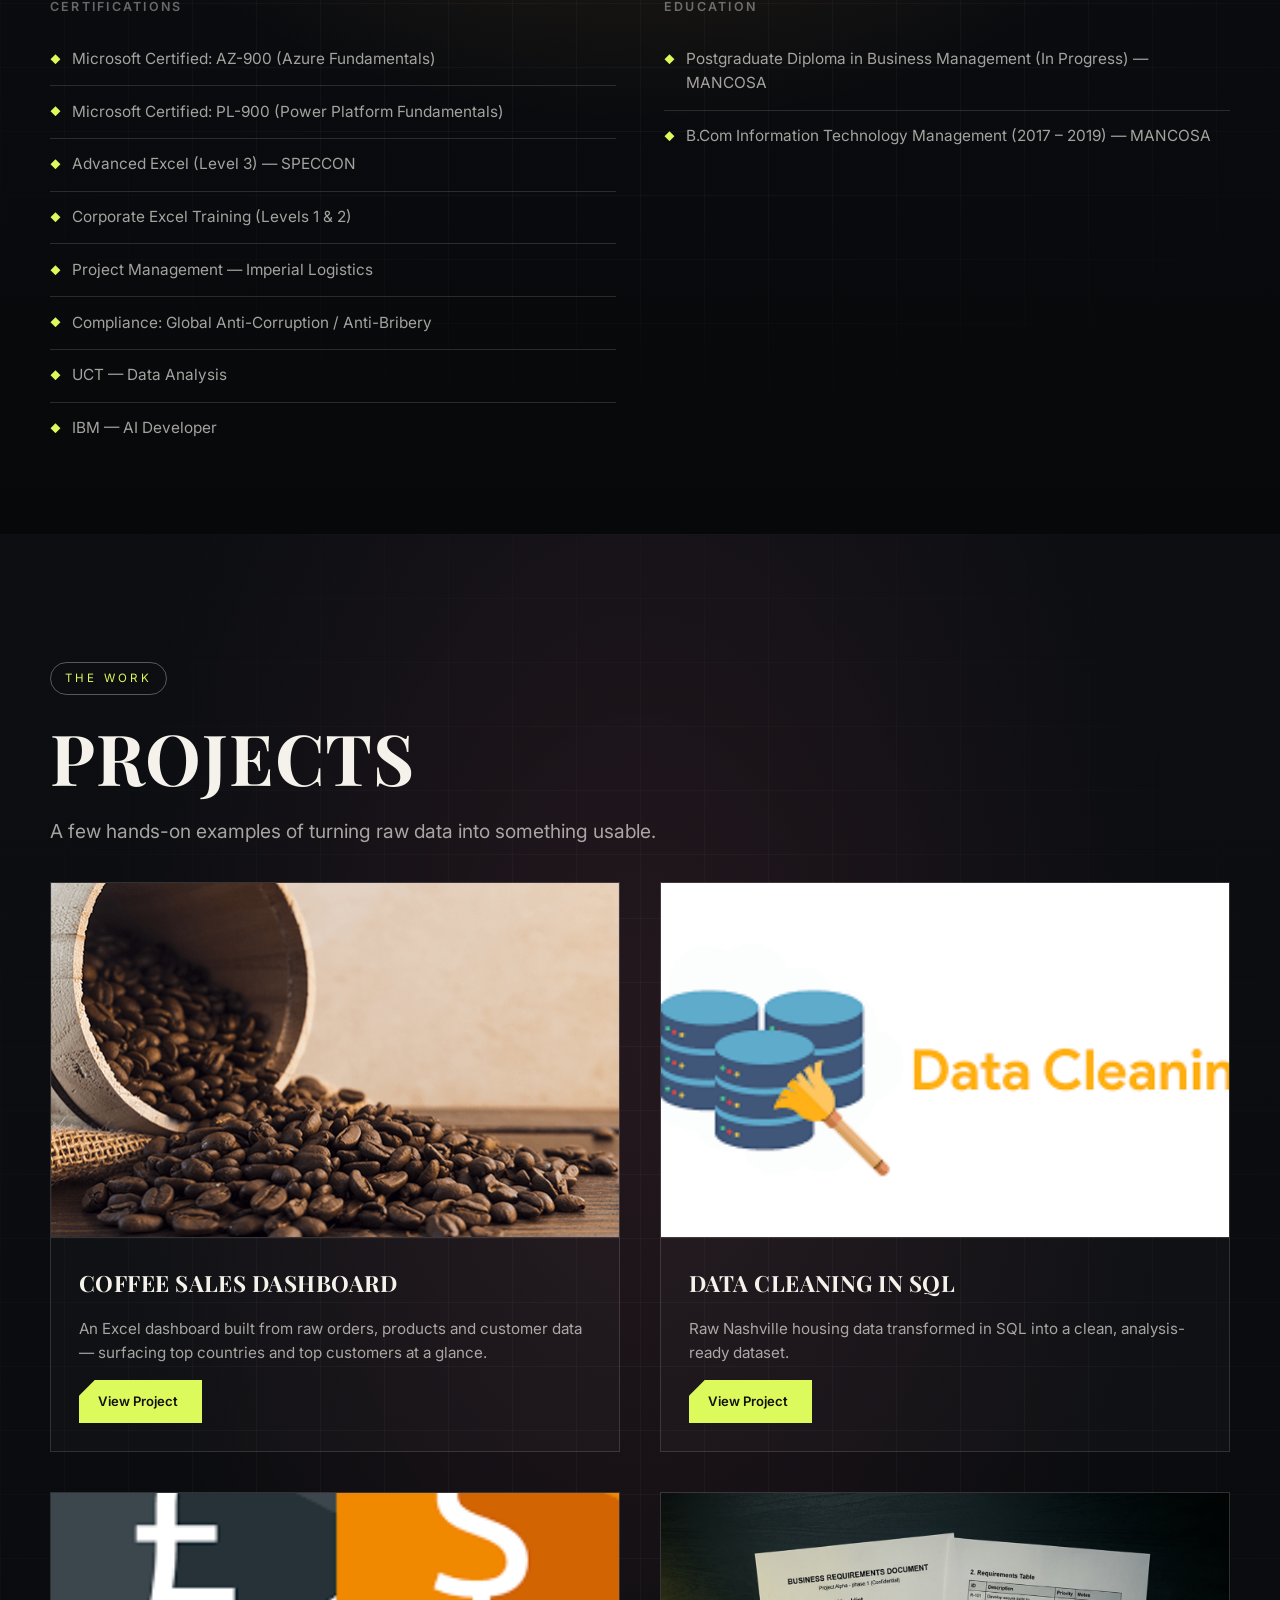
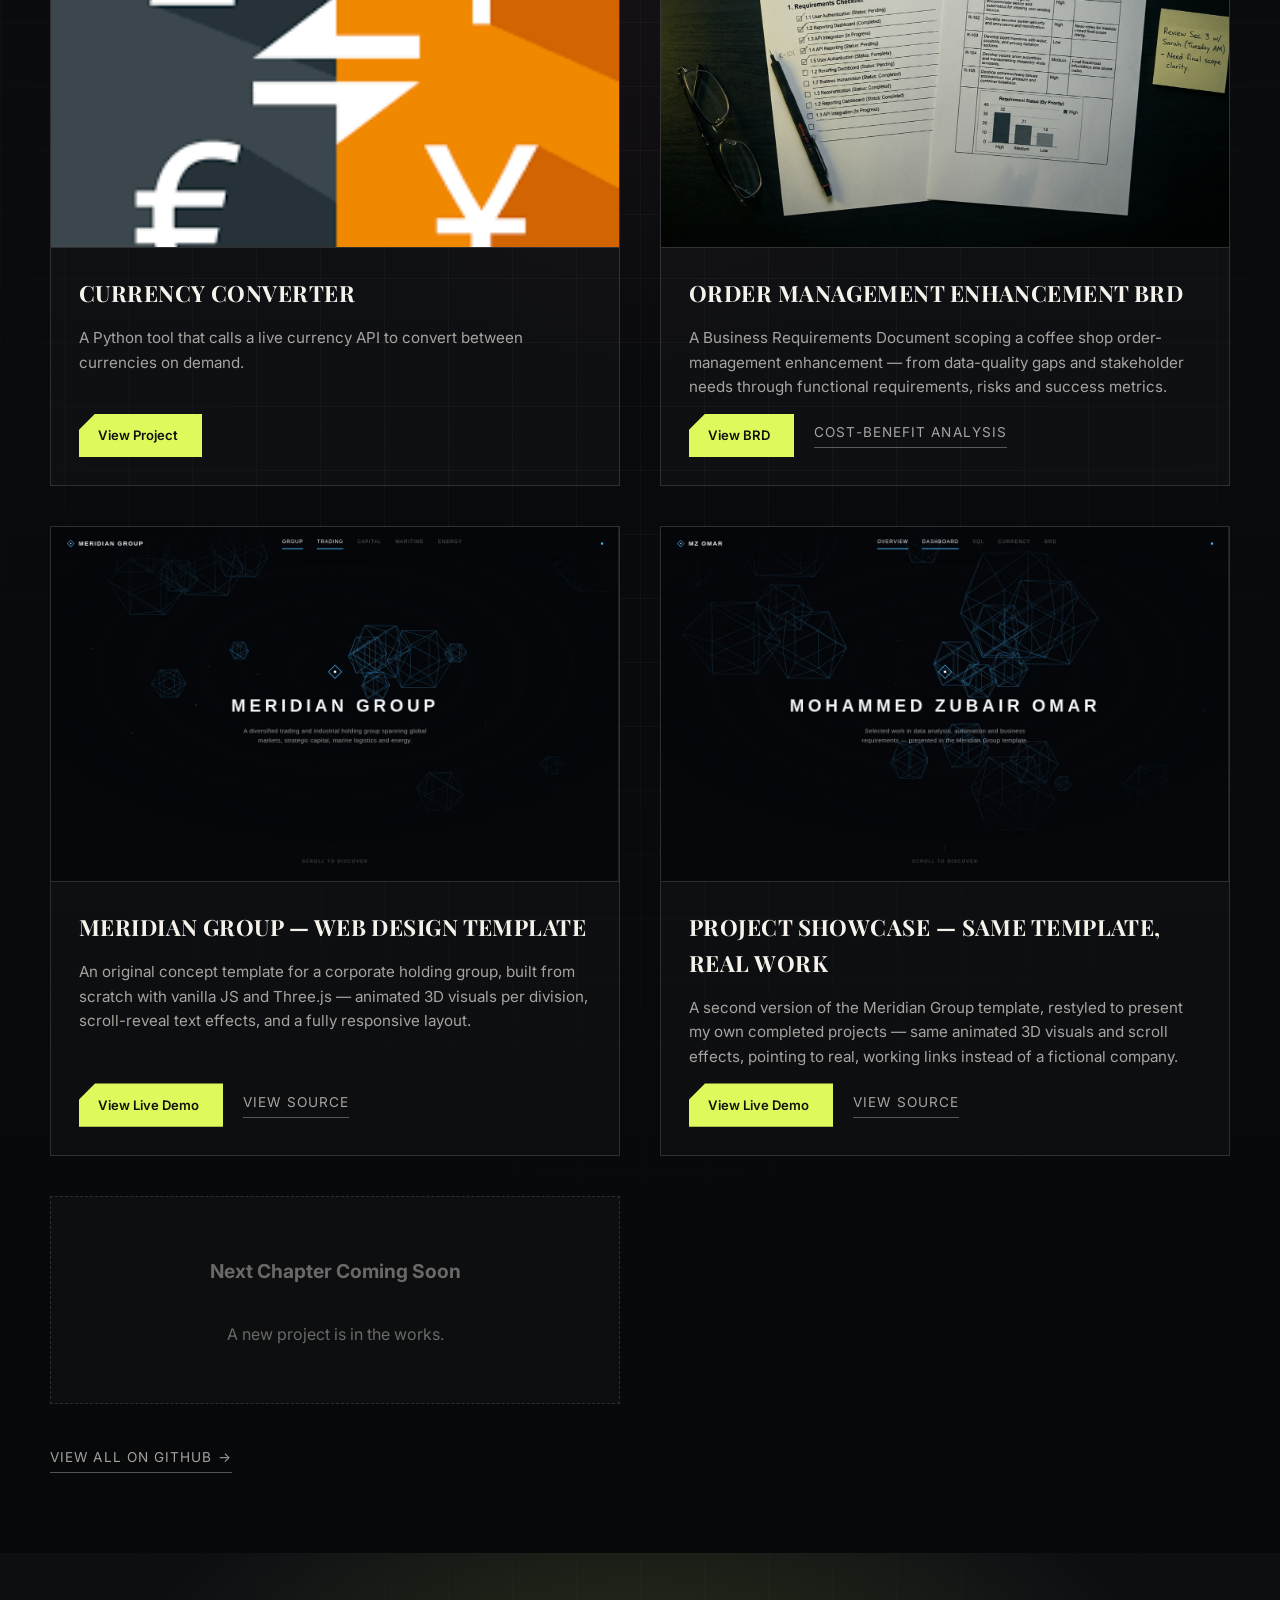
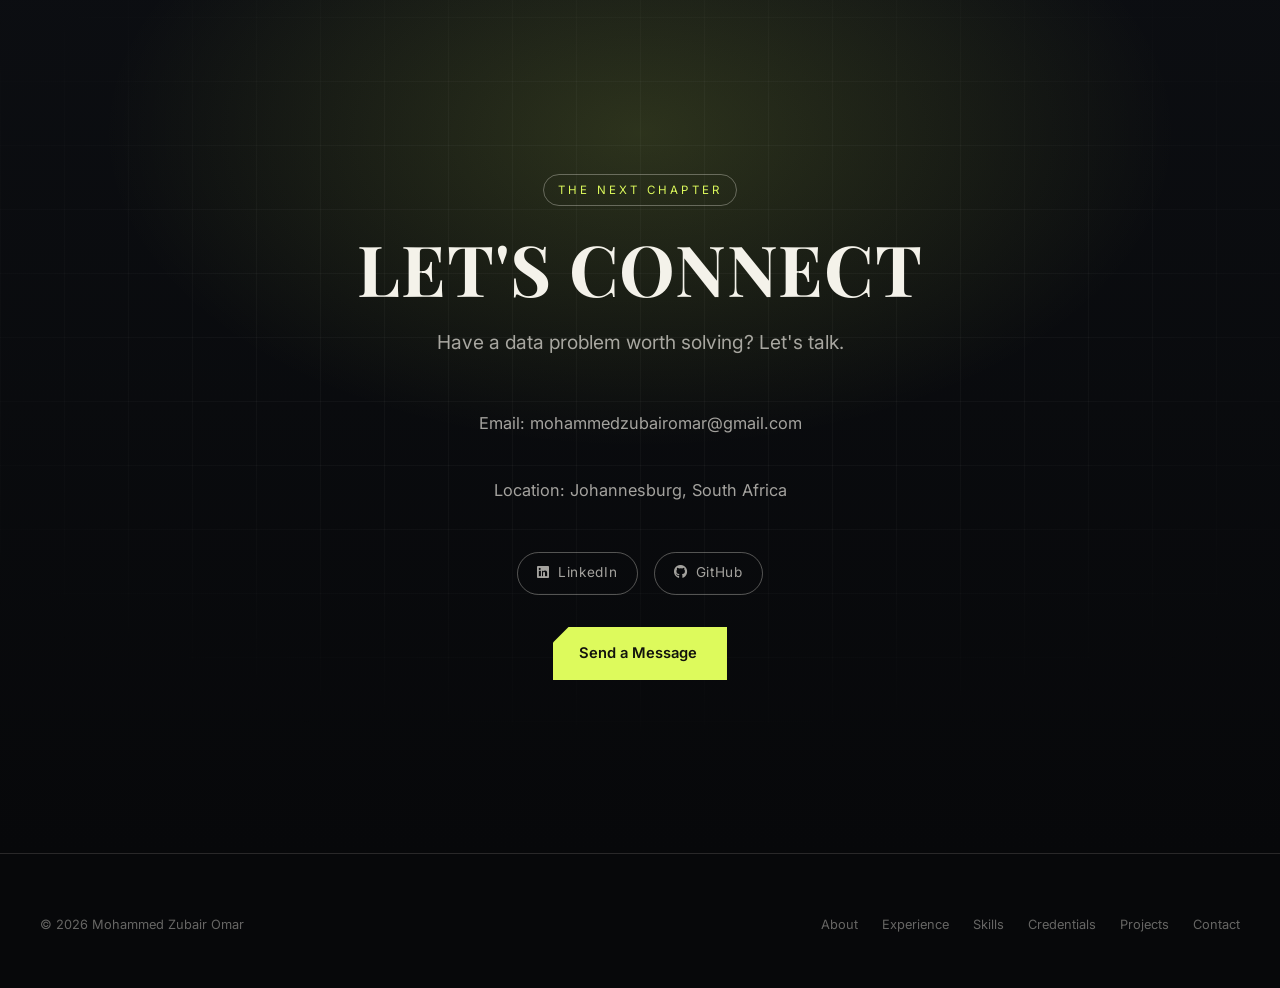
==== commit ced35de8: "Add project-overview variant of the Meridian Group template A second page (overview.html) reusing th" ====
--- a/index.html
+++ b/index.html
@@ -310,6 +310,18 @@
 						</div>
 					</div>
 
+					<div class="project-card reveal">
+						<div class="project-thumb"><img src="images/MZ-Omar-Showcase-thumbnail.jpg" alt="Project showcase built in the Meridian Group template" /></div>
+						<div class="project-body">
+							<h3>Project Showcase &mdash; Same Template, Real Work</h3>
+							<p>A second version of the Meridian Group template, restyled to present my own completed projects &mdash; same animated 3D visuals and scroll effects, pointing to real, working links instead of a fictional company.</p>
+							<div class="actions-row" style="gap: 1.25rem;">
+								<a href="projects/meridian-group/overview.html" class="btn-ribbon">View Live Demo</a>
+								<a href="https://github.com/MohammedZubairOmar/MZOmar.github.io/blob/main/projects/meridian-group/overview.html" class="btn-ghost">View Source</a>
+							</div>
+						</div>
+					</div>
+
 					<div class="project-card is-placeholder reveal">
 						<h3>Next Chapter Coming Soon</h3>
 						<p>A new project is in the works.</p>
